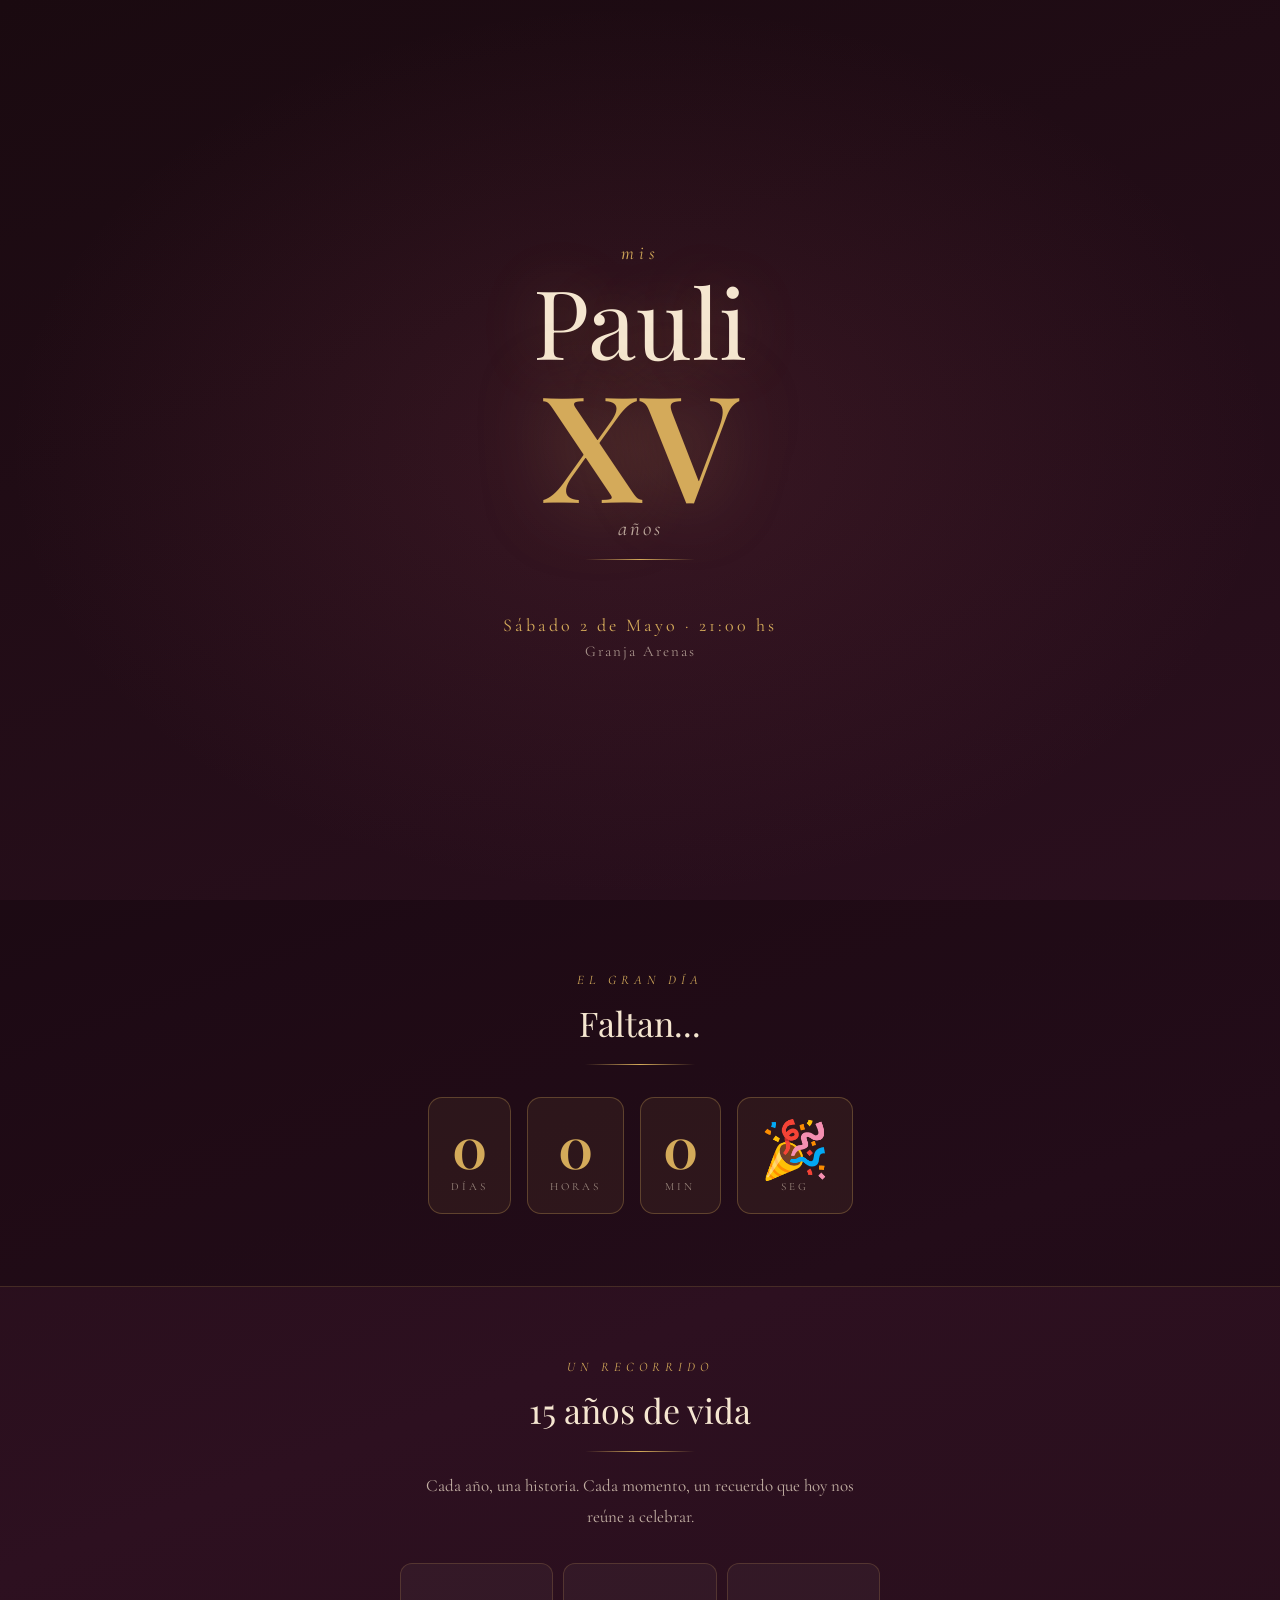
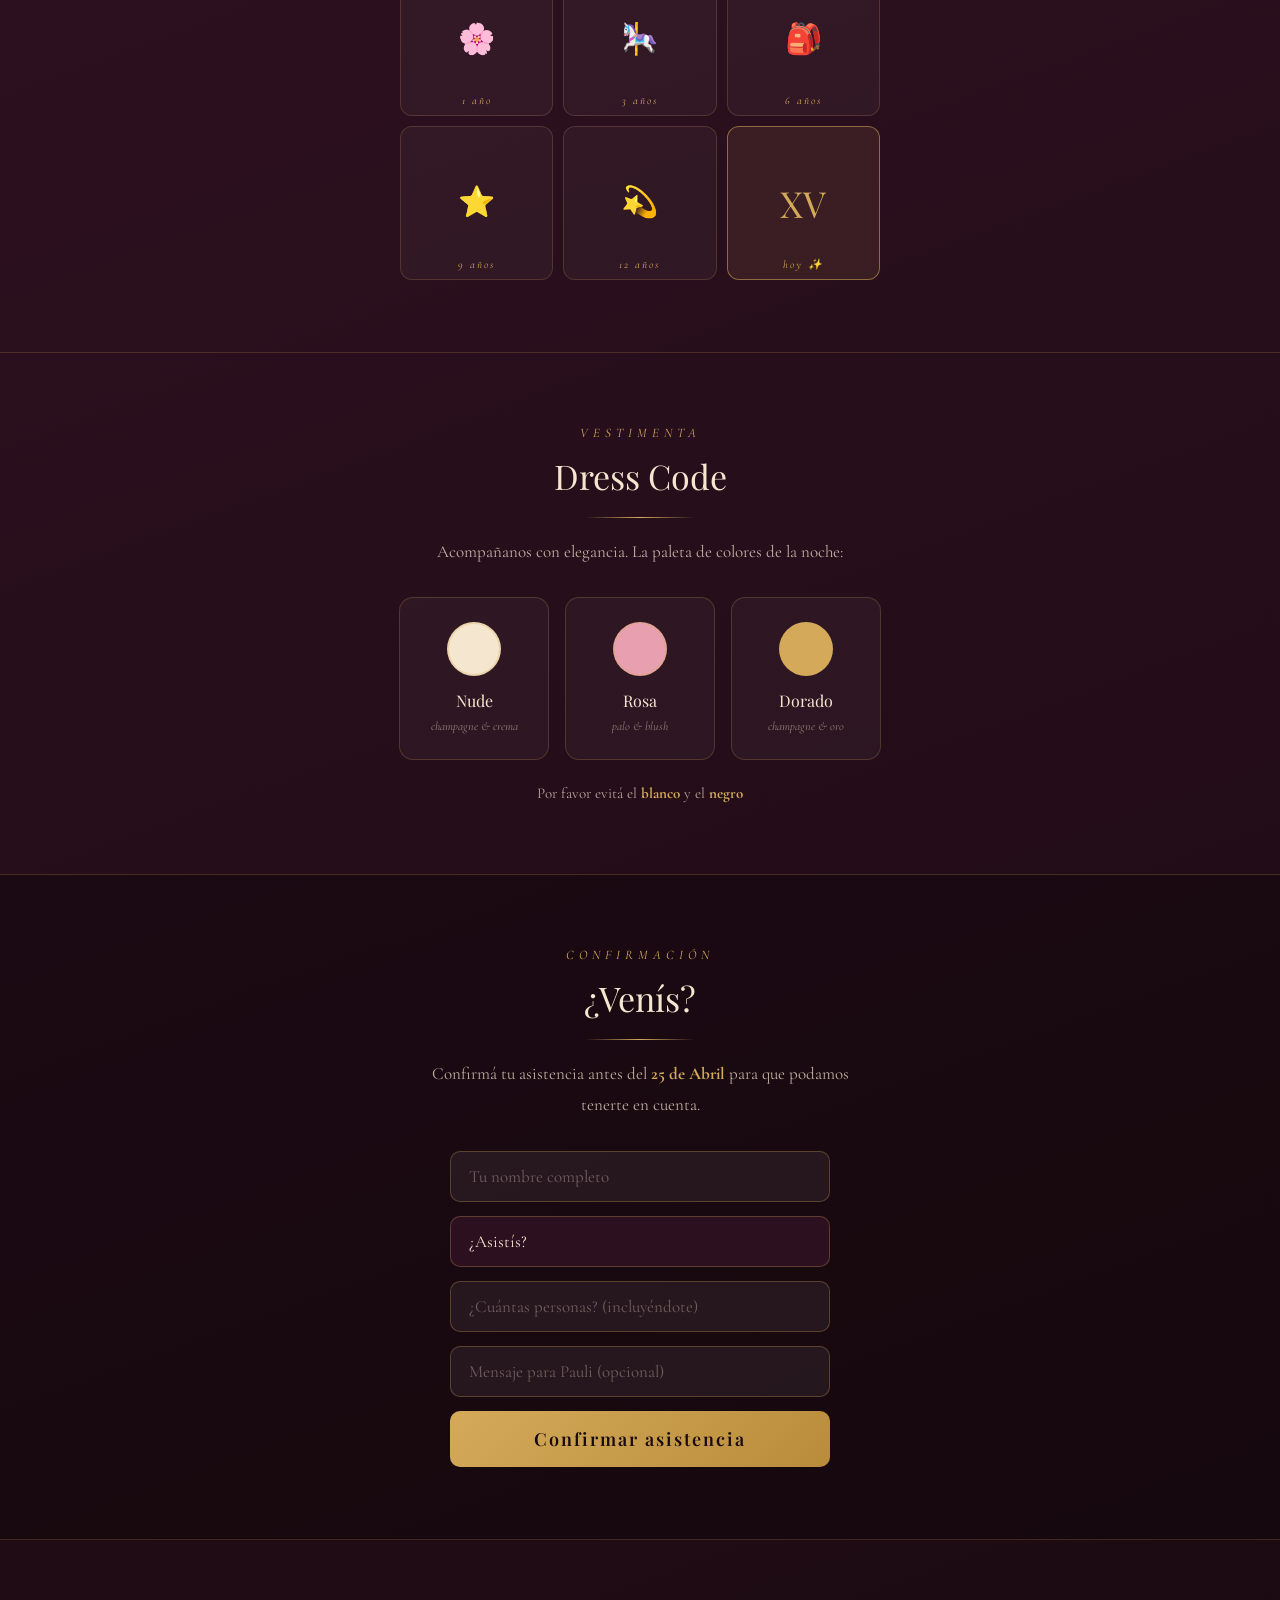
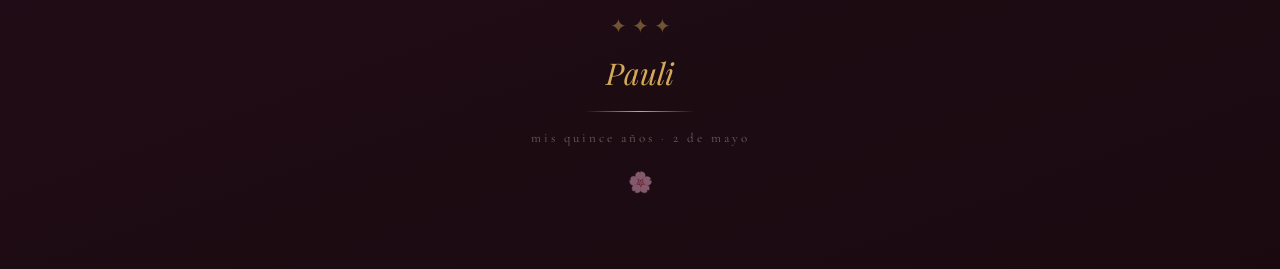
==== index.html @ 53df8929 "Add files via upload" ====
<!DOCTYPE html>
<html lang="es">
<head>
  <meta charset="UTF-8" />
  <meta name="viewport" content="width=device-width, initial-scale=1.0" />
  <title>Mis XV – Pauli</title>
  <meta property="og:title" content="Mis XV – Pauli 🌸" />
  <meta property="og:description" content="¡Estás invitado/a a mis XV años! Sábado 2 de Mayo · 21:00 hs · Granja Arenas" />
  <link rel="preconnect" href="https://fonts.googleapis.com" />
  <link href="https://fonts.googleapis.com/css2?family=Playfair+Display:ital,wght@0,400;0,600;1,400&family=Cormorant+Garamond:ital,wght@0,300;0,500;1,300&display=swap" rel="stylesheet" />
  <style>
    *, *::before, *::after { box-sizing: border-box; margin: 0; padding: 0; }

    html { scroll-behavior: smooth; }

    body {
      background: linear-gradient(160deg, #1a0a10 0%, #2d1020 40%, #1a0a10 100%);
      min-height: 100vh;
      font-family: 'Cormorant Garamond', serif;
      color: #f5e6d0;
      overflow-x: hidden;
    }

    /* ── PÉTALOS ── */
    #petals-container { position: fixed; inset: 0; pointer-events: none; z-index: 0; }

    .petal {
      position: absolute;
      border-radius: 60% 40% 55% 35%;
      opacity: 0;
      animation: fall linear infinite;
      top: -30px;
    }

    @keyframes fall {
      0%   { transform: translateY(0)    rotate(0deg)   translateX(0);    opacity: 0.85; }
      50%  { transform: translateY(50vh) rotate(180deg) translateX(20px);  }
      100% { transform: translateY(105vh) rotate(360deg) translateX(-10px); opacity: 0; }
    }

    /* ── LAYOUT ── */
    .section {
      position: relative;
      z-index: 1;
      padding: 72px 24px;
      text-align: center;
      border-bottom: 1px solid rgba(212,170,90,.2);
    }

    .gold-line {
      width: 110px;
      height: 1px;
      background: linear-gradient(90deg, transparent, #d4aa5a, transparent);
      margin: 18px auto;
    }

    .sec-tag {
      display: block;
      font-style: italic;
      font-size: 13px;
      color: #d4aa5a;
      letter-spacing: 5px;
      text-transform: uppercase;
      margin-bottom: 12px;
    }

    .sec-title {
      font-family: 'Playfair Display', serif;
      font-size: clamp(26px, 6vw, 34px);
      font-weight: 400;
      color: #f5e6d0;
    }

    .sec-body {
      font-size: 17px;
      line-height: 1.85;
      color: rgba(245,230,208,.75);
      max-width: 430px;
      margin: 18px auto 0;
    }

    /* ── HERO ── */
    #hero {
      min-height: 100vh;
      display: flex;
      flex-direction: column;
      align-items: center;
      justify-content: center;
      padding: 80px 24px;
      background: radial-gradient(ellipse at center, rgba(180,80,100,.15) 0%, transparent 70%);
    }

    .pre-title {
      font-style: italic;
      font-size: 19px;
      color: #d4aa5a;
      letter-spacing: 5px;
      margin-bottom: 8px;
      opacity: 0;
      animation: fadeUp 1s .3s forwards;
    }

    .main-name {
      font-family: 'Playfair Display', serif;
      font-size: clamp(58px, 14vw, 96px);
      font-weight: 400;
      color: #f5e6d0;
      line-height: 1;
      text-shadow: 0 0 60px rgba(212,170,90,.3);
      opacity: 0;
      animation: fadeUp 1s .6s forwards;
    }

    .xv {
      font-family: 'Playfair Display', serif;
      font-size: clamp(88px, 22vw, 148px);
      font-weight: 600;
      color: #d4aa5a;
      line-height: 1;
      text-shadow: 0 0 80px rgba(212,170,90,.4);
      opacity: 0;
      animation: fadeUp 1s .9s forwards;
    }

    .sub-xv {
      font-style: italic;
      font-size: 21px;
      color: rgba(245,230,208,.7);
      letter-spacing: 3px;
      opacity: 0;
      animation: fadeUp 1s 1.1s forwards;
    }

    .hero-date {
      margin-top: 36px;
      font-size: 18px;
      color: #d4aa5a;
      letter-spacing: 3px;
      opacity: 0;
      animation: fadeUp 1s 1.4s forwards;
    }

    .hero-place {
      font-size: 15px;
      color: rgba(245,230,208,.6);
      letter-spacing: 2px;
      opacity: 0;
      animation: fadeUp 1s 1.6s forwards;
      margin-top: 6px;
    }

    @keyframes fadeUp {
      from { opacity: 0; transform: translateY(22px); }
      to   { opacity: 1; transform: translateY(0); }
    }

    /* ── COUNTDOWN ── */
    #countdown-section { background: rgba(0,0,0,.22); }

    .countdown-grid {
      display: flex;
      justify-content: center;
      gap: 16px;
      flex-wrap: wrap;
      margin-top: 32px;
    }

    .count-box {
      background: rgba(212,170,90,.07);
      border: 1px solid rgba(212,170,90,.3);
      border-radius: 14px;
      padding: 20px 22px;
      min-width: 76px;
    }

    .count-num {
      font-family: 'Playfair Display', serif;
      font-size: clamp(40px, 10vw, 56px);
      font-weight: 600;
      color: #d4aa5a;
      line-height: 1;
      display: block;
    }

    .count-label {
      font-size: 11px;
      color: rgba(245,230,208,.55);
      letter-spacing: 3px;
      text-transform: uppercase;
      display: block;
      margin-top: 6px;
    }

    /* ── GALERÍA ── */
    .gallery-grid {
      display: grid;
      grid-template-columns: repeat(3, 1fr);
      gap: 10px;
      max-width: 480px;
      margin: 30px auto 0;
    }

    .gallery-cell {
      aspect-ratio: 1;
      border-radius: 12px;
      background: rgba(255,255,255,.04);
      border: 1px solid rgba(212,170,90,.2);
      display: flex;
      flex-direction: column;
      align-items: center;
      justify-content: center;
      font-size: 30px;
      position: relative;
      overflow: hidden;
      transition: transform .2s;
    }

    .gallery-cell:hover { transform: scale(1.04); }

    .year-badge {
      position: absolute;
      bottom: 8px;
      font-size: 11px;
      color: #d4aa5a;
      letter-spacing: 2px;
      font-style: italic;
    }

    .gallery-cell.highlight {
      background: rgba(212,170,90,.1);
      border-color: rgba(212,170,90,.55);
    }

    .gallery-xv {
      font-family: 'Playfair Display', serif;
      font-size: 36px;
      color: #d4aa5a;
    }

    /* ── DRESS CODE ── */
    .dress-grid {
      display: flex;
      justify-content: center;
      gap: 16px;
      flex-wrap: wrap;
      margin-top: 30px;
    }

    .dress-card {
      background: rgba(255,255,255,.04);
      border: 1px solid rgba(212,170,90,.22);
      border-radius: 14px;
      padding: 24px 18px;
      flex: 1;
      max-width: 150px;
      min-width: 110px;
    }

    .dress-swatch {
      width: 54px;
      height: 54px;
      border-radius: 50%;
      margin: 0 auto 14px;
      border: 2px solid rgba(212,170,90,.3);
    }

    .dress-name {
      font-family: 'Playfair Display', serif;
      font-size: 16px;
      color: #f5e6d0;
      display: block;
      margin-bottom: 4px;
    }

    .dress-hint {
      font-size: 12px;
      font-style: italic;
      color: rgba(245,230,208,.5);
    }

    .dress-avoid {
      margin-top: 24px;
      font-size: 15px;
      color: rgba(245,230,208,.7);
    }

    .dress-avoid strong { color: #d4aa5a; }

    /* ── RSVP ── */
    #rsvp-section { background: rgba(0,0,0,.25); }

    .rsvp-form {
      max-width: 380px;
      margin: 30px auto 0;
      display: flex;
      flex-direction: column;
      gap: 14px;
    }

    .rsvp-form input,
    .rsvp-form select {
      background: rgba(255,255,255,.06);
      border: 1px solid rgba(212,170,90,.3);
      border-radius: 10px;
      color: #f5e6d0;
      padding: 14px 18px;
      font-family: 'Cormorant Garamond', serif;
      font-size: 17px;
      width: 100%;
      outline: none;
      transition: border-color .2s;
      -webkit-appearance: none;
    }

    .rsvp-form select { background-color: #2d1020; }
    .rsvp-form select option { background: #2d1020; color: #f5e6d0; }

    .rsvp-form input:focus,
    .rsvp-form select:focus { border-color: rgba(212,170,90,.7); }

    .rsvp-form input::placeholder { color: rgba(245,230,208,.35); }

    .rsvp-btn {
      background: linear-gradient(135deg, #d4aa5a 0%, #b88c3a 100%);
      border: none;
      border-radius: 10px;
      color: #1a0a10;
      padding: 16px 30px;
      font-family: 'Playfair Display', serif;
      font-size: 18px;
      font-weight: 600;
      cursor: pointer;
      letter-spacing: 2px;
      transition: transform .2s, box-shadow .2s;
      width: 100%;
    }

    .rsvp-btn:hover {
      transform: translateY(-2px);
      box-shadow: 0 8px 24px rgba(212,170,90,.35);
    }

    #rsvp-success {
      display: none;
      padding: 36px 20px;
    }

    #rsvp-success .big-icon { font-size: 52px; }
    #rsvp-success p {
      font-style: italic;
      font-size: 19px;
      color: rgba(245,230,208,.85);
      margin-top: 14px;
      line-height: 1.6;
    }

    /* ── FOOTER ── */
    footer {
      position: relative;
      z-index: 1;
      padding: 60px 24px;
      text-align: center;
    }

    .footer-ornament { font-size: 20px; color: rgba(212,170,90,.45); margin: 14px 0; }
    .footer-name {
      font-family: 'Playfair Display', serif;
      font-size: 30px;
      font-style: italic;
      color: #d4aa5a;
    }
    .footer-sub {
      font-size: 13px;
      color: rgba(245,230,208,.38);
      letter-spacing: 3px;
      margin-top: 6px;
    }
  </style>
</head>
<body>

  <!-- Pétalos -->
  <div id="petals-container"></div>

  <!-- HERO -->
  <section id="hero">
    <p class="pre-title">mis</p>
    <h1 class="main-name">Pauli</h1>
    <div class="xv">XV</div>
    <p class="sub-xv">años</p>
    <div class="gold-line" style="opacity:0; animation: fadeUp 1s 1.3s forwards;"></div>
    <p class="hero-date">Sábado 2 de Mayo · 21:00 hs</p>
    <p class="hero-place">Granja Arenas</p>
  </section>

  <!-- COUNTDOWN -->
  <section id="countdown-section" class="section">
    <span class="sec-tag">el gran día</span>
    <h2 class="sec-title">Faltan...</h2>
    <div class="gold-line"></div>
    <div class="countdown-grid">
      <div class="count-box"><span class="count-num" id="cd-days">--</span><span class="count-label">Días</span></div>
      <div class="count-box"><span class="count-num" id="cd-hours">--</span><span class="count-label">Horas</span></div>
      <div class="count-box"><span class="count-num" id="cd-mins">--</span><span class="count-label">Min</span></div>
      <div class="count-box"><span class="count-num" id="cd-secs">--</span><span class="count-label">Seg</span></div>
    </div>
  </section>

  <!-- GALERÍA -->
  <section id="gallery-section" class="section">
    <span class="sec-tag">un recorrido</span>
    <h2 class="sec-title">15 años de vida</h2>
    <div class="gold-line"></div>
    <p class="sec-body">Cada año, una historia. Cada momento, un recuerdo que hoy nos reúne a celebrar.</p>
    <div class="gallery-grid">
      <div class="gallery-cell">🌸<span class="year-badge">1 año</span></div>
      <div class="gallery-cell">🎠<span class="year-badge">3 años</span></div>
      <div class="gallery-cell">🎒<span class="year-badge">6 años</span></div>
      <div class="gallery-cell">⭐<span class="year-badge">9 años</span></div>
      <div class="gallery-cell">💫<span class="year-badge">12 años</span></div>
      <div class="gallery-cell highlight">
        <span class="gallery-xv">XV</span>
        <span class="year-badge">hoy ✨</span>
      </div>
    </div>
  </section>

  <!-- DRESS CODE -->
  <section id="dress-section" class="section">
    <span class="sec-tag">vestimenta</span>
    <h2 class="sec-title">Dress Code</h2>
    <div class="gold-line"></div>
    <p class="sec-body">Acompañanos con elegancia. La paleta de colores de la noche:</p>
    <div class="dress-grid">
      <div class="dress-card">
        <div class="dress-swatch" style="background:#f5e6d0;"></div>
        <span class="dress-name">Nude</span>
        <span class="dress-hint">champagne & crema</span>
      </div>
      <div class="dress-card">
        <div class="dress-swatch" style="background:#e8a0b0;"></div>
        <span class="dress-name">Rosa</span>
        <span class="dress-hint">palo & blush</span>
      </div>
      <div class="dress-card">
        <div class="dress-swatch" style="background:#d4aa5a;"></div>
        <span class="dress-name">Dorado</span>
        <span class="dress-hint">champagne & oro</span>
      </div>
    </div>
    <p class="dress-avoid">Por favor evitá el <strong>blanco</strong> y el <strong>negro</strong></p>
  </section>

  <!-- RSVP -->
  <section id="rsvp-section" class="section">
    <span class="sec-tag">confirmación</span>
    <h2 class="sec-title">¿Venís?</h2>
    <div class="gold-line"></div>
    <p class="sec-body">Confirmá tu asistencia antes del <strong style="color:#d4aa5a;">25 de Abril</strong> para que podamos tenerte en cuenta.</p>

    <div id="rsvp-wrap">
      <div class="rsvp-form">
        <input type="text"   id="rsvp-name"   placeholder="Tu nombre completo" />
        <select id="rsvp-attend">
          <option value="">¿Asistís?</option>
          <option value="si">Sí, ¡con todo! 🎉</option>
          <option value="tal">Tal vez</option>
          <option value="no">No puedo, lo siento 😢</option>
        </select>
        <input type="number" id="rsvp-guests" placeholder="¿Cuántas personas? (incluyéndote)" min="1" max="20" />
        <input type="text"   id="rsvp-msg"    placeholder="Mensaje para Pauli (opcional)" />
        <button class="rsvp-btn" onclick="submitRSVP()">Confirmar asistencia</button>
      </div>
    </div>

    <div id="rsvp-success">
      <div class="big-icon">✨</div>
      <p id="rsvp-thanks-msg"></p>
    </div>
  </section>

  <!-- FOOTER -->
  <footer>
    <div class="footer-ornament">✦ ✦ ✦</div>
    <p class="footer-name">Pauli</p>
    <div class="gold-line"></div>
    <p class="footer-sub">mis quince años · 2 de mayo</p>
    <div class="footer-ornament" style="margin-top:24px;">🌸</div>
  </footer>

  <script>
    /* ── PÉTALOS ── */
    (function() {
      const c = document.getElementById('petals-container');
      const colors = ['#e8a0b0','#d47090','#f0b8c8','#c96080','#f5d0dc','#e090a8'];
      for (let i = 0; i < 30; i++) {
        const p = document.createElement('div');
        p.className = 'petal';
        const s = 8 + Math.random() * 10;
        p.style.cssText = [
          'left:' + (Math.random() * 100) + 'vw',
          'width:' + s + 'px',
          'height:' + (s * 1.35) + 'px',
          'background:' + colors[Math.floor(Math.random() * colors.length)],
          'animation-duration:' + (5 + Math.random() * 7) + 's',
          'animation-delay:' + (Math.random() * 9) + 's',
          'border-radius:' + (50 + Math.random()*20) + '% ' + (40 + Math.random()*20) + '% ' + (55 + Math.random()*15) + '% ' + (35 + Math.random()*20) + '%',
          'opacity:0.8'
        ].join(';');
        c.appendChild(p);
      }
    })();

    /* ── COUNTDOWN ── */
    (function() {
      const target = new Date('2026-05-02T21:00:00');
      function tick() {
        const diff = target - Date.now();
        if (diff <= 0) {
          ['cd-days','cd-hours','cd-mins','cd-secs'].forEach(id => document.getElementById(id).textContent = '0');
          document.getElementById('cd-secs').textContent = '🎉';
          return;
        }
        document.getElementById('cd-days').textContent  = Math.floor(diff / 86400000);
        document.getElementById('cd-hours').textContent = Math.floor((diff % 86400000) / 3600000);
        document.getElementById('cd-mins').textContent  = Math.floor((diff % 3600000) / 60000);
        document.getElementById('cd-secs').textContent  = Math.floor((diff % 60000) / 1000);
      }
      tick();
      setInterval(tick, 1000);
    })();

    /* ── RSVP ── */
    function submitRSVP() {
      const name   = document.getElementById('rsvp-name').value.trim();
      const attend = document.getElementById('rsvp-attend').value;
      if (!name || !attend) { alert('Por favor completá tu nombre y si asistís.'); return; }
      const msgs = {
        si:  '¡Gracias, ' + name + '! Pauli ya sabe que vas a estar. ¡Nos vemos el 2 de mayo! 🎉',
        tal: '¡Gracias, ' + name + '! Avisanos cuando puedas confirmar. 💛',
        no:  '¡Gracias, ' + name + '! Pauli lo va a entender. Ya te contamos cómo estuvo. 🌸'
      };
      document.getElementById('rsvp-wrap').style.display = 'none';
      document.getElementById('rsvp-success').style.display = 'block';
      document.getElementById('rsvp-thanks-msg').textContent = msgs[attend];
    }
  </script>
</body>
</html>
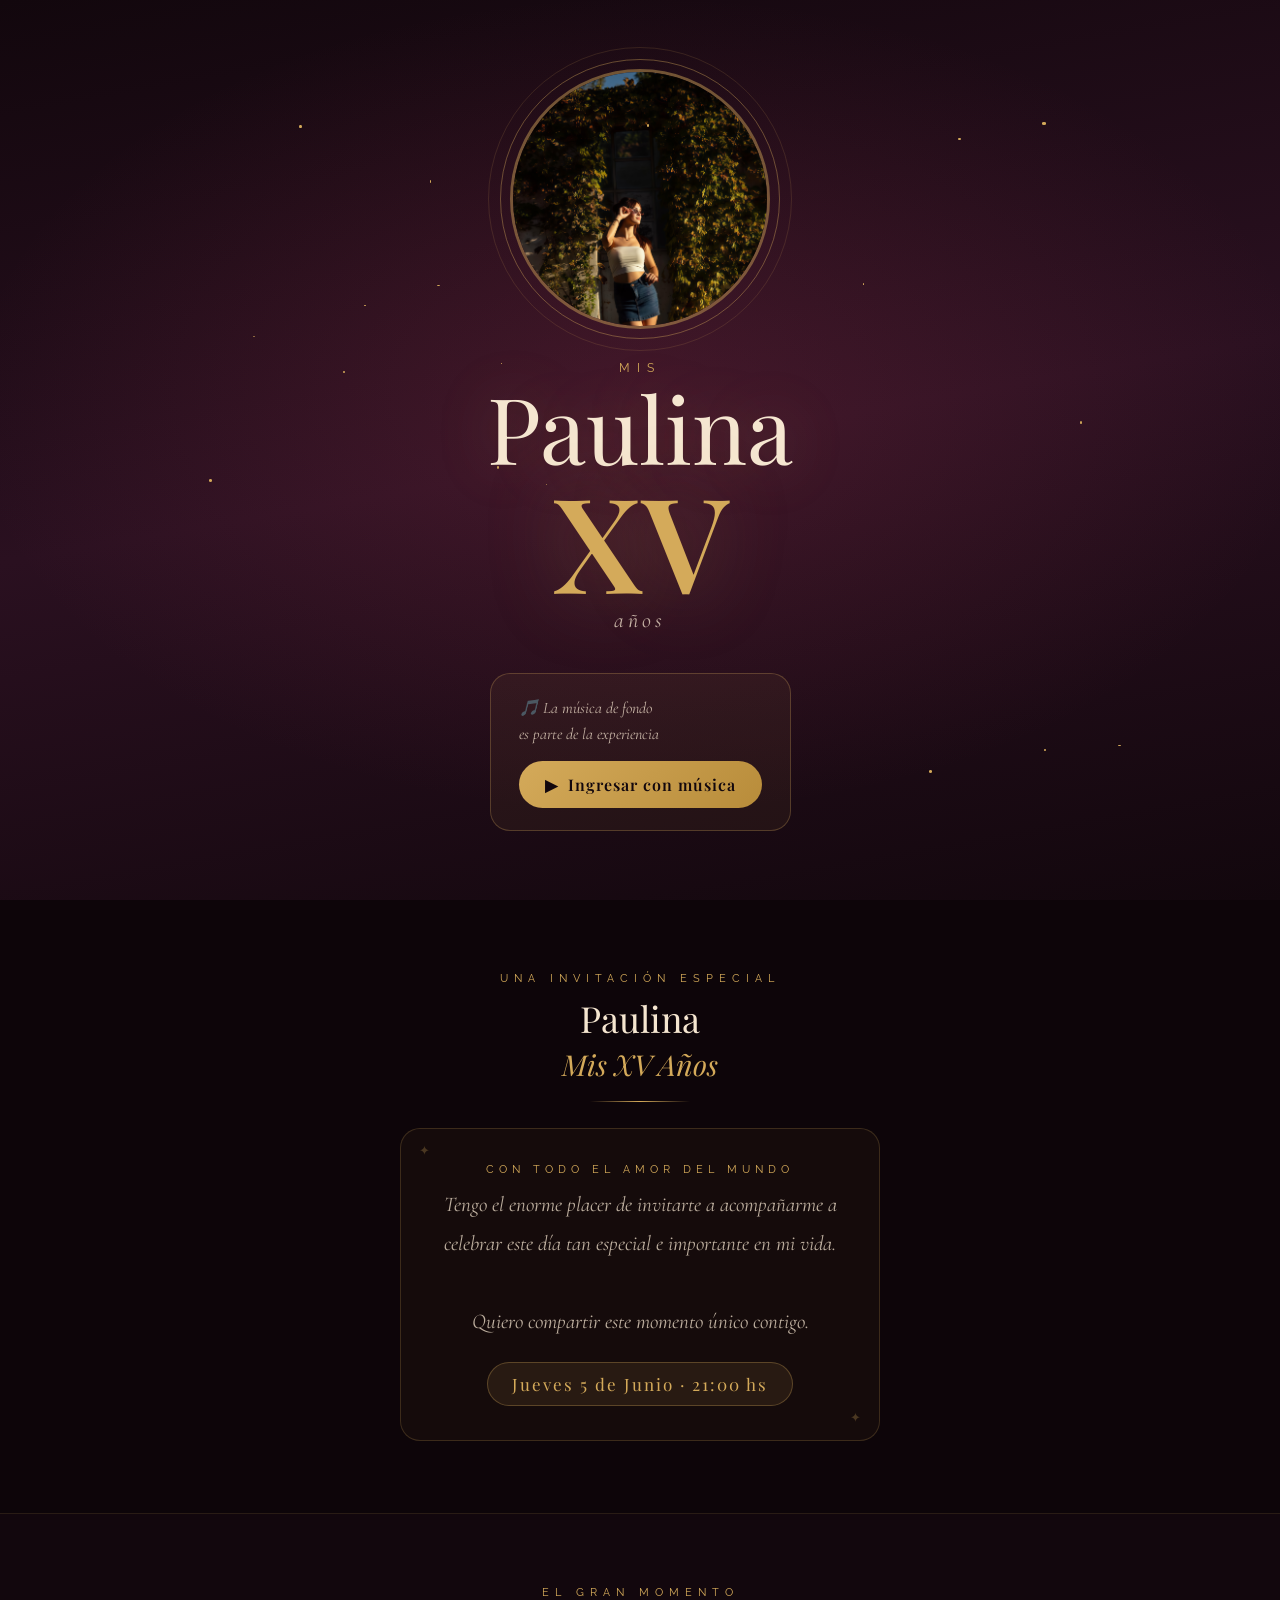
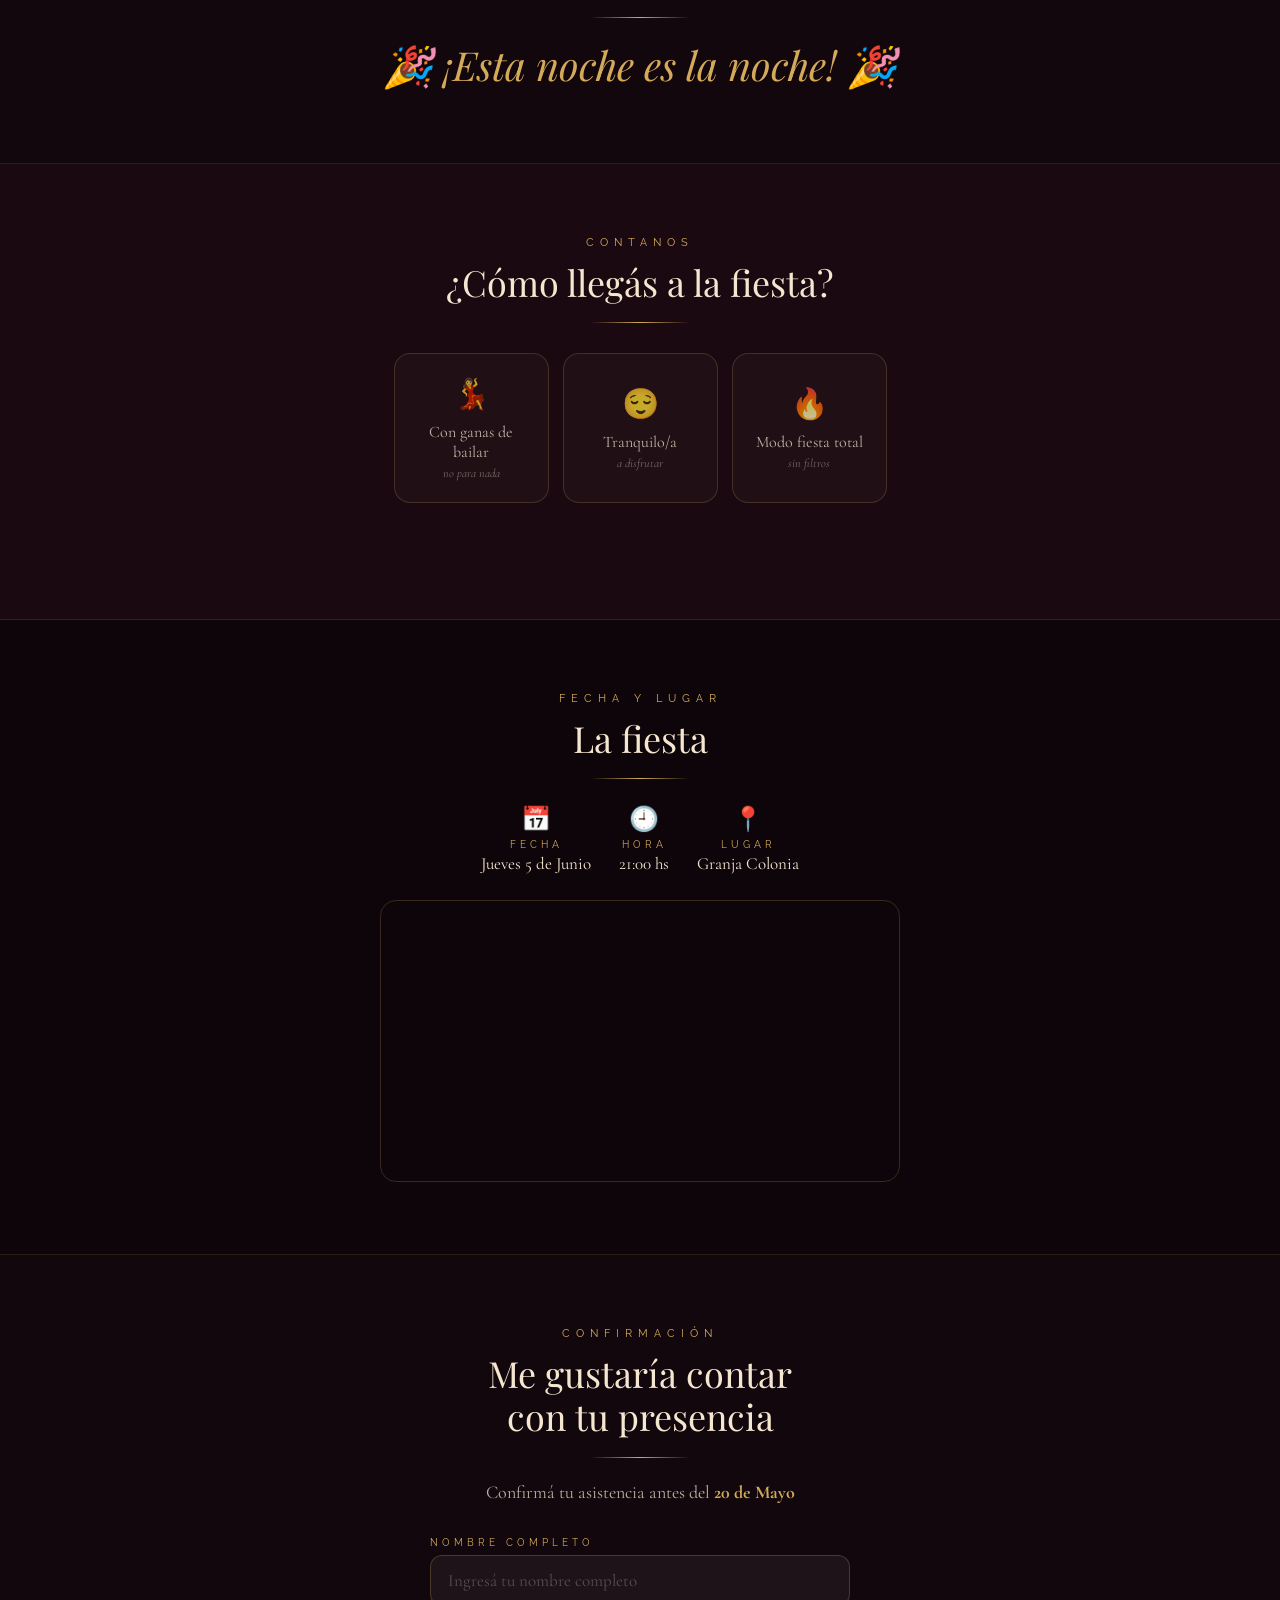
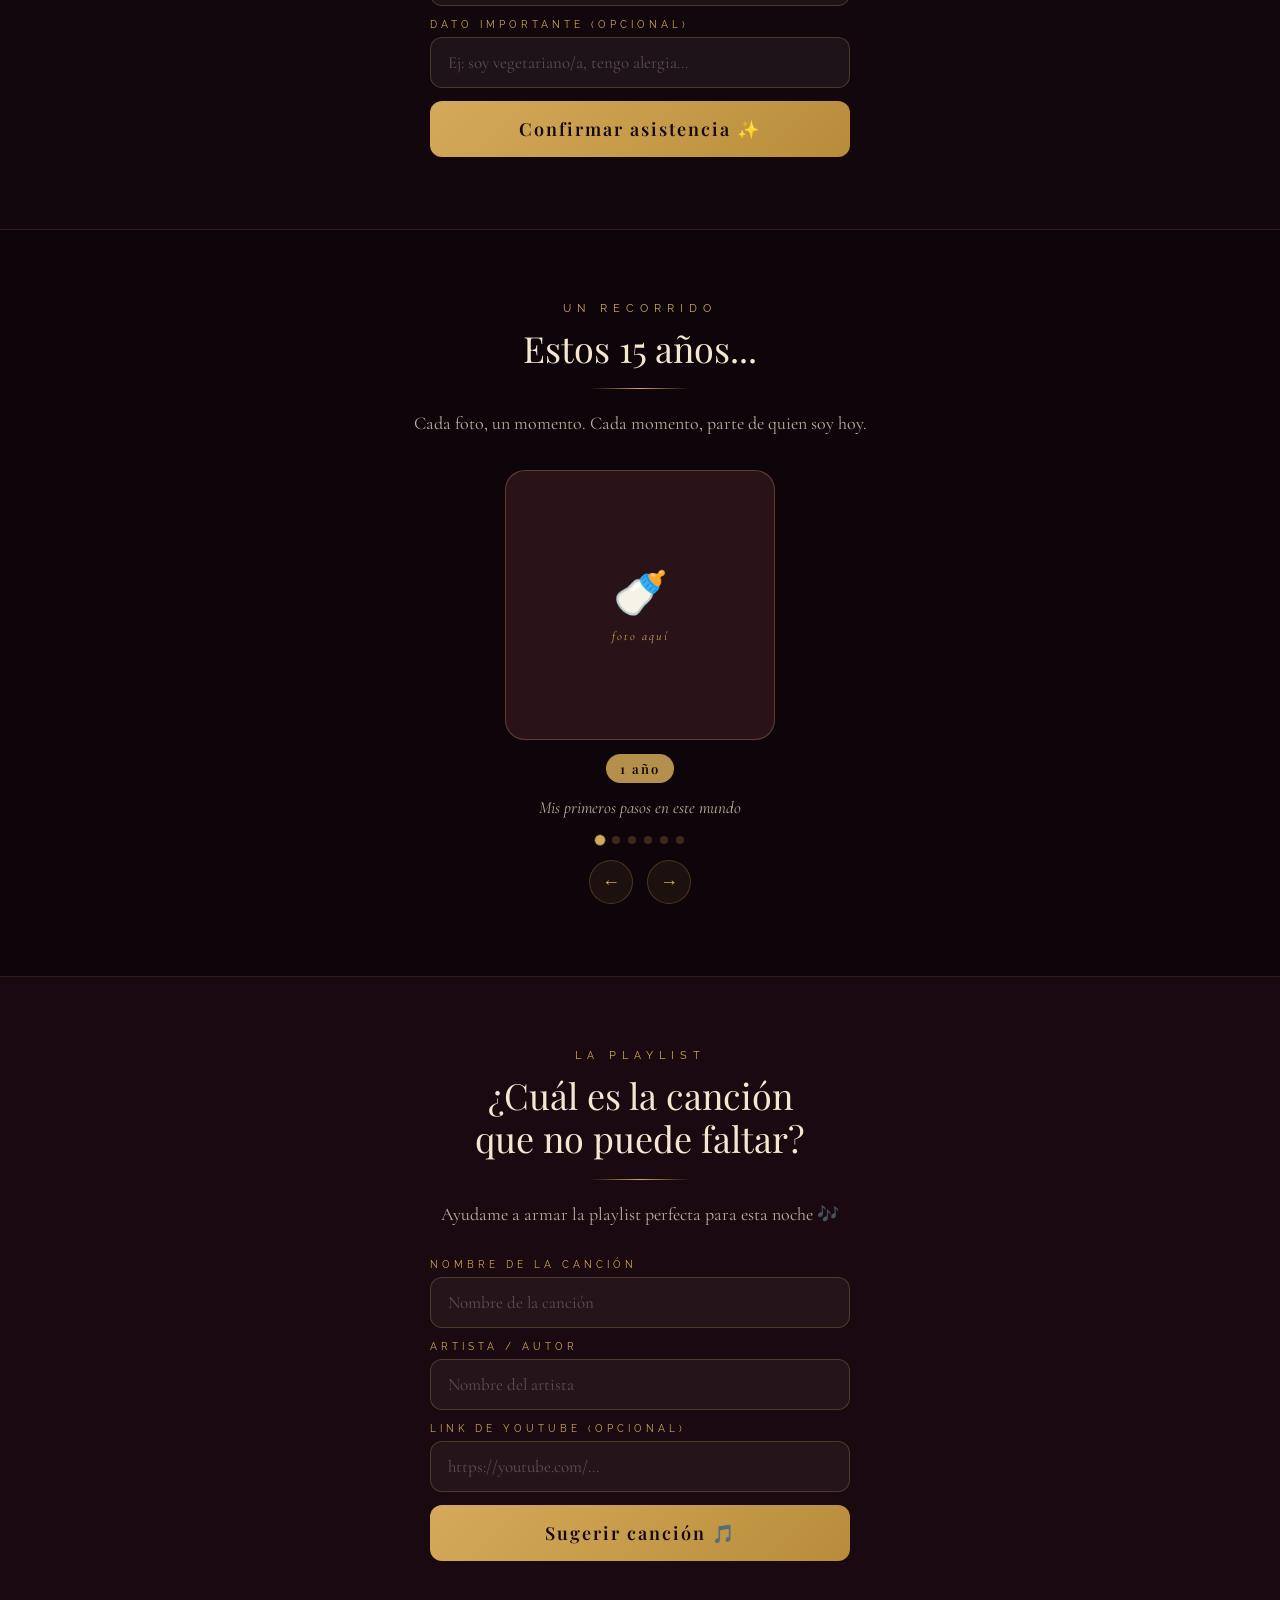
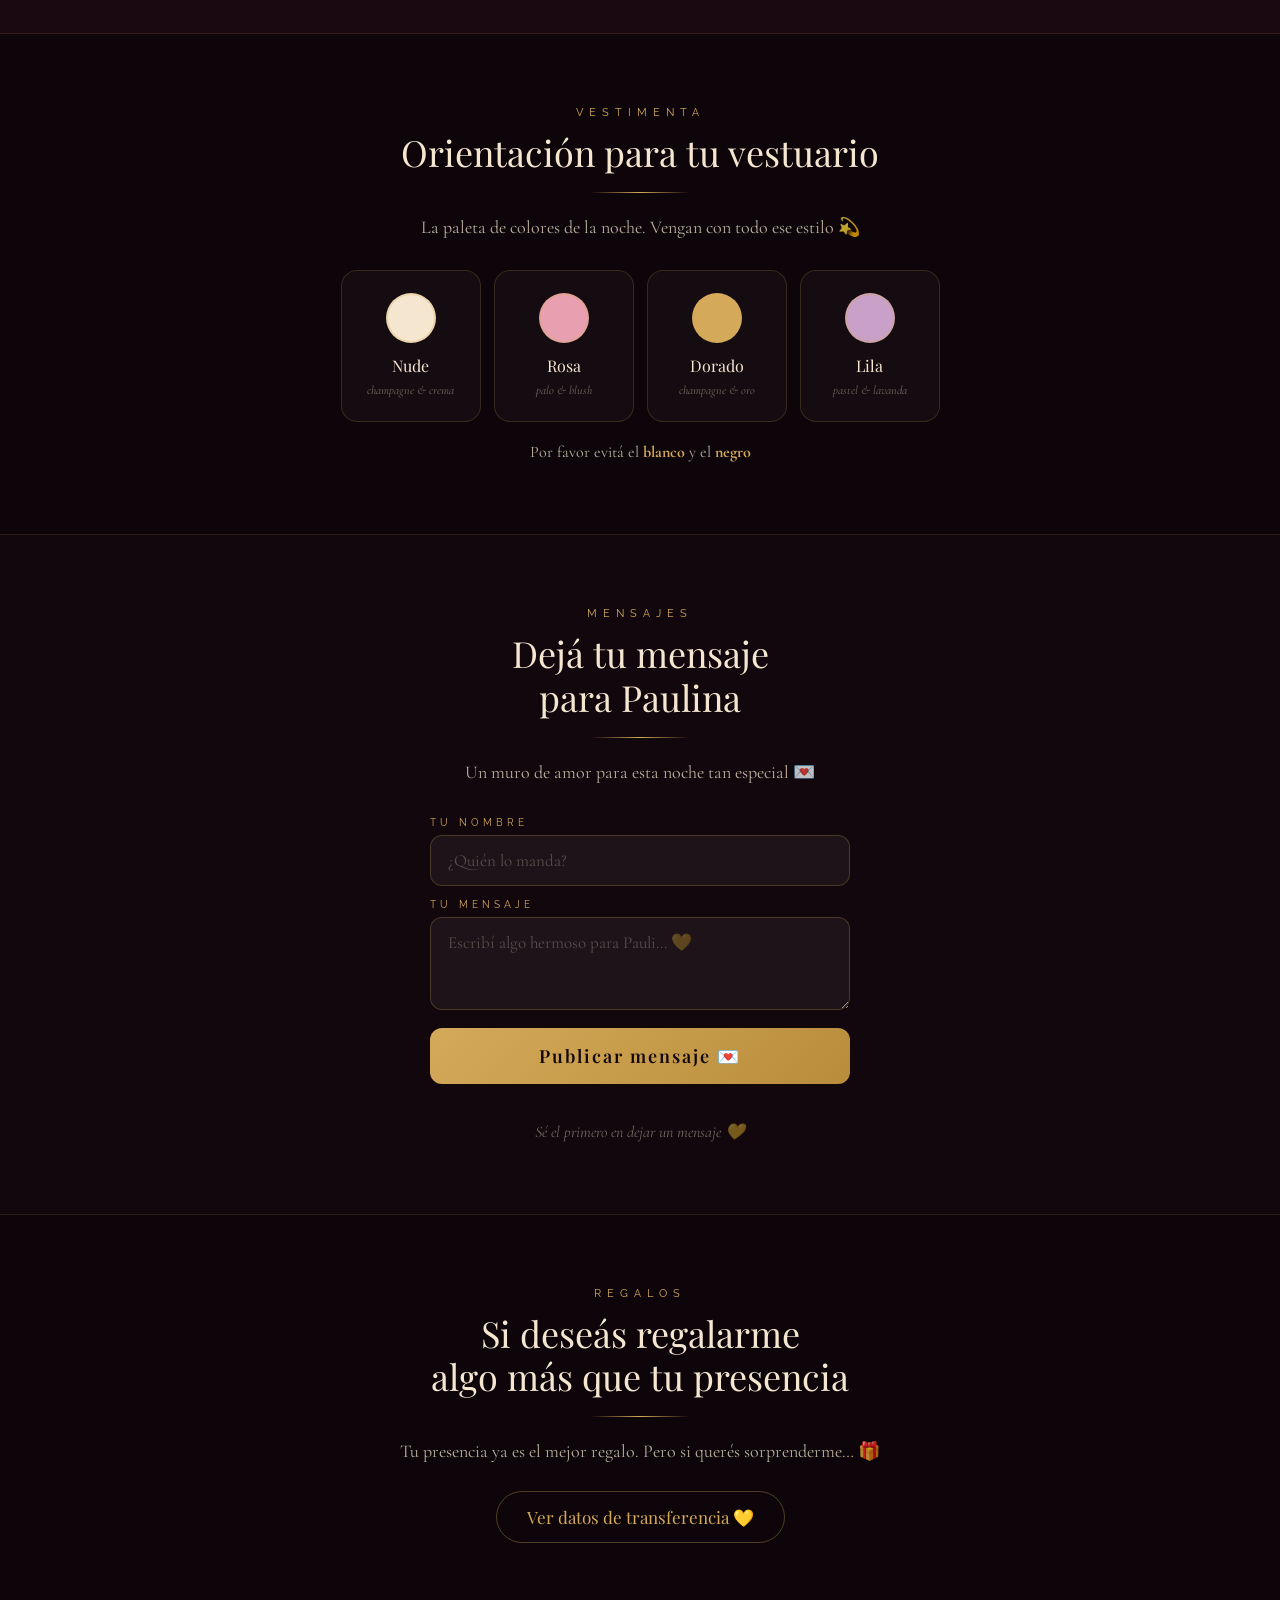
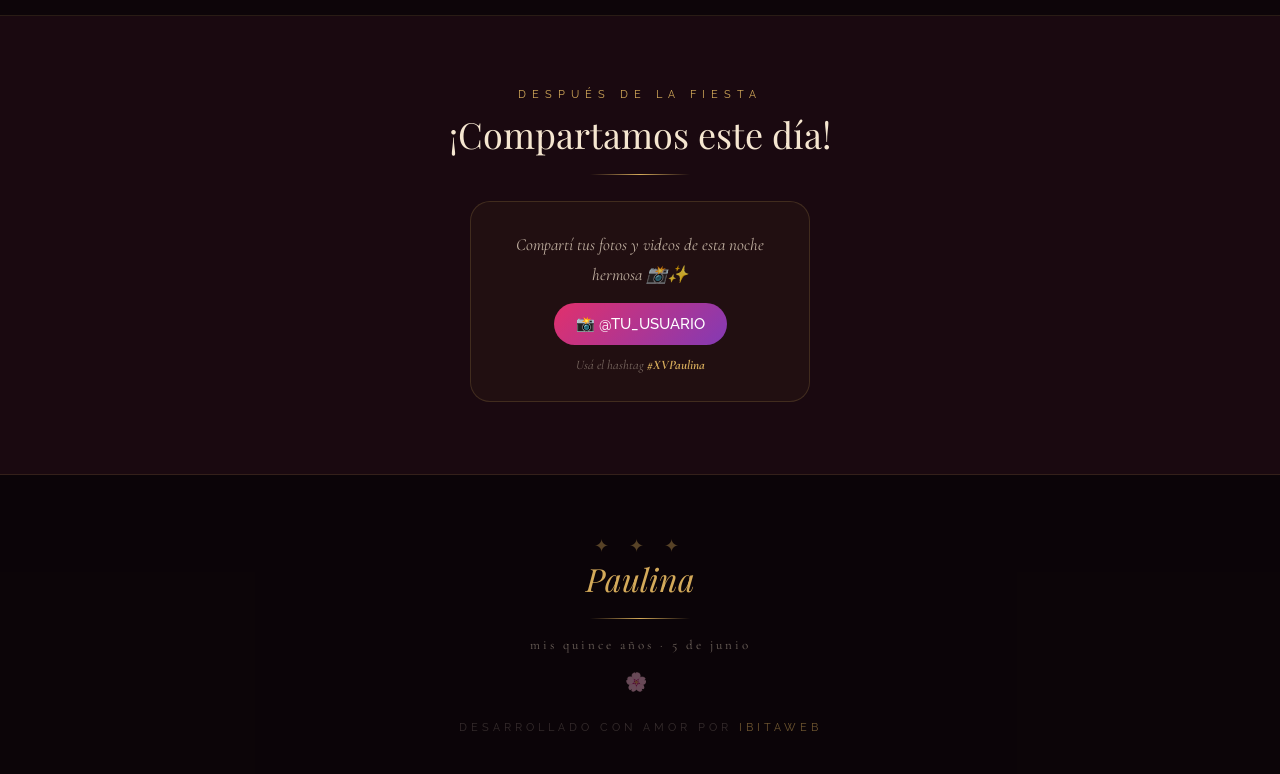
==== commit b563a99b: "Update index.html" ====
--- a/index.html
+++ b/index.html
@@ -1,549 +1,611 @@
 <!DOCTYPE html>
 <html lang="es">
 <head>
-  <meta charset="UTF-8" />
-  <meta name="viewport" content="width=device-width, initial-scale=1.0" />
-  <title>Mis XV – Pauli</title>
-  <meta property="og:title" content="Mis XV – Pauli 🌸" />
-  <meta property="og:description" content="¡Estás invitado/a a mis XV años! Sábado 2 de Mayo · 21:00 hs · Granja Arenas" />
-  <link rel="preconnect" href="https://fonts.googleapis.com" />
-  <link href="https://fonts.googleapis.com/css2?family=Playfair+Display:ital,wght@0,400;0,600;1,400&family=Cormorant+Garamond:ital,wght@0,300;0,500;1,300&display=swap" rel="stylesheet" />
-  <style>
-    *, *::before, *::after { box-sizing: border-box; margin: 0; padding: 0; }
-
-    html { scroll-behavior: smooth; }
-
-    body {
-      background: linear-gradient(160deg, #1a0a10 0%, #2d1020 40%, #1a0a10 100%);
-      min-height: 100vh;
-      font-family: 'Cormorant Garamond', serif;
-      color: #f5e6d0;
-      overflow-x: hidden;
-    }
-
-    /* ── PÉTALOS ── */
-    #petals-container { position: fixed; inset: 0; pointer-events: none; z-index: 0; }
-
-    .petal {
-      position: absolute;
-      border-radius: 60% 40% 55% 35%;
-      opacity: 0;
-      animation: fall linear infinite;
-      top: -30px;
-    }
-
-    @keyframes fall {
-      0%   { transform: translateY(0)    rotate(0deg)   translateX(0);    opacity: 0.85; }
-      50%  { transform: translateY(50vh) rotate(180deg) translateX(20px);  }
-      100% { transform: translateY(105vh) rotate(360deg) translateX(-10px); opacity: 0; }
-    }
-
-    /* ── LAYOUT ── */
-    .section {
-      position: relative;
-      z-index: 1;
-      padding: 72px 24px;
-      text-align: center;
-      border-bottom: 1px solid rgba(212,170,90,.2);
-    }
-
-    .gold-line {
-      width: 110px;
-      height: 1px;
-      background: linear-gradient(90deg, transparent, #d4aa5a, transparent);
-      margin: 18px auto;
-    }
-
-    .sec-tag {
-      display: block;
-      font-style: italic;
-      font-size: 13px;
-      color: #d4aa5a;
-      letter-spacing: 5px;
-      text-transform: uppercase;
-      margin-bottom: 12px;
-    }
-
-    .sec-title {
-      font-family: 'Playfair Display', serif;
-      font-size: clamp(26px, 6vw, 34px);
-      font-weight: 400;
-      color: #f5e6d0;
-    }
-
-    .sec-body {
-      font-size: 17px;
-      line-height: 1.85;
-      color: rgba(245,230,208,.75);
-      max-width: 430px;
-      margin: 18px auto 0;
-    }
-
-    /* ── HERO ── */
-    #hero {
-      min-height: 100vh;
-      display: flex;
-      flex-direction: column;
-      align-items: center;
-      justify-content: center;
-      padding: 80px 24px;
-      background: radial-gradient(ellipse at center, rgba(180,80,100,.15) 0%, transparent 70%);
-    }
-
-    .pre-title {
-      font-style: italic;
-      font-size: 19px;
-      color: #d4aa5a;
-      letter-spacing: 5px;
-      margin-bottom: 8px;
-      opacity: 0;
-      animation: fadeUp 1s .3s forwards;
-    }
-
-    .main-name {
-      font-family: 'Playfair Display', serif;
-      font-size: clamp(58px, 14vw, 96px);
-      font-weight: 400;
-      color: #f5e6d0;
-      line-height: 1;
-      text-shadow: 0 0 60px rgba(212,170,90,.3);
-      opacity: 0;
-      animation: fadeUp 1s .6s forwards;
-    }
-
-    .xv {
-      font-family: 'Playfair Display', serif;
-      font-size: clamp(88px, 22vw, 148px);
-      font-weight: 600;
-      color: #d4aa5a;
-      line-height: 1;
-      text-shadow: 0 0 80px rgba(212,170,90,.4);
-      opacity: 0;
-      animation: fadeUp 1s .9s forwards;
-    }
-
-    .sub-xv {
-      font-style: italic;
-      font-size: 21px;
-      color: rgba(245,230,208,.7);
-      letter-spacing: 3px;
-      opacity: 0;
-      animation: fadeUp 1s 1.1s forwards;
-    }
-
-    .hero-date {
-      margin-top: 36px;
-      font-size: 18px;
-      color: #d4aa5a;
-      letter-spacing: 3px;
-      opacity: 0;
-      animation: fadeUp 1s 1.4s forwards;
-    }
-
-    .hero-place {
-      font-size: 15px;
-      color: rgba(245,230,208,.6);
-      letter-spacing: 2px;
-      opacity: 0;
-      animation: fadeUp 1s 1.6s forwards;
-      margin-top: 6px;
-    }
-
-    @keyframes fadeUp {
-      from { opacity: 0; transform: translateY(22px); }
-      to   { opacity: 1; transform: translateY(0); }
-    }
-
-    /* ── COUNTDOWN ── */
-    #countdown-section { background: rgba(0,0,0,.22); }
-
-    .countdown-grid {
-      display: flex;
-      justify-content: center;
-      gap: 16px;
-      flex-wrap: wrap;
-      margin-top: 32px;
-    }
-
-    .count-box {
-      background: rgba(212,170,90,.07);
-      border: 1px solid rgba(212,170,90,.3);
-      border-radius: 14px;
-      padding: 20px 22px;
-      min-width: 76px;
-    }
-
-    .count-num {
-      font-family: 'Playfair Display', serif;
-      font-size: clamp(40px, 10vw, 56px);
-      font-weight: 600;
-      color: #d4aa5a;
-      line-height: 1;
-      display: block;
-    }
-
-    .count-label {
-      font-size: 11px;
-      color: rgba(245,230,208,.55);
-      letter-spacing: 3px;
-      text-transform: uppercase;
-      display: block;
-      margin-top: 6px;
-    }
-
-    /* ── GALERÍA ── */
-    .gallery-grid {
-      display: grid;
-      grid-template-columns: repeat(3, 1fr);
-      gap: 10px;
-      max-width: 480px;
-      margin: 30px auto 0;
-    }
-
-    .gallery-cell {
-      aspect-ratio: 1;
-      border-radius: 12px;
-      background: rgba(255,255,255,.04);
-      border: 1px solid rgba(212,170,90,.2);
-      display: flex;
-      flex-direction: column;
-      align-items: center;
-      justify-content: center;
-      font-size: 30px;
-      position: relative;
-      overflow: hidden;
-      transition: transform .2s;
-    }
-
-    .gallery-cell:hover { transform: scale(1.04); }
-
-    .year-badge {
-      position: absolute;
-      bottom: 8px;
-      font-size: 11px;
-      color: #d4aa5a;
-      letter-spacing: 2px;
-      font-style: italic;
-    }
-
-    .gallery-cell.highlight {
-      background: rgba(212,170,90,.1);
-      border-color: rgba(212,170,90,.55);
-    }
-
-    .gallery-xv {
-      font-family: 'Playfair Display', serif;
-      font-size: 36px;
-      color: #d4aa5a;
-    }
-
-    /* ── DRESS CODE ── */
-    .dress-grid {
-      display: flex;
-      justify-content: center;
-      gap: 16px;
-      flex-wrap: wrap;
-      margin-top: 30px;
-    }
-
-    .dress-card {
-      background: rgba(255,255,255,.04);
-      border: 1px solid rgba(212,170,90,.22);
-      border-radius: 14px;
-      padding: 24px 18px;
-      flex: 1;
-      max-width: 150px;
-      min-width: 110px;
-    }
-
-    .dress-swatch {
-      width: 54px;
-      height: 54px;
-      border-radius: 50%;
-      margin: 0 auto 14px;
-      border: 2px solid rgba(212,170,90,.3);
-    }
-
-    .dress-name {
-      font-family: 'Playfair Display', serif;
-      font-size: 16px;
-      color: #f5e6d0;
-      display: block;
-      margin-bottom: 4px;
-    }
-
-    .dress-hint {
-      font-size: 12px;
-      font-style: italic;
-      color: rgba(245,230,208,.5);
-    }
-
-    .dress-avoid {
-      margin-top: 24px;
-      font-size: 15px;
-      color: rgba(245,230,208,.7);
-    }
-
-    .dress-avoid strong { color: #d4aa5a; }
-
-    /* ── RSVP ── */
-    #rsvp-section { background: rgba(0,0,0,.25); }
-
-    .rsvp-form {
-      max-width: 380px;
-      margin: 30px auto 0;
-      display: flex;
-      flex-direction: column;
-      gap: 14px;
-    }
-
-    .rsvp-form input,
-    .rsvp-form select {
-      background: rgba(255,255,255,.06);
-      border: 1px solid rgba(212,170,90,.3);
-      border-radius: 10px;
-      color: #f5e6d0;
-      padding: 14px 18px;
-      font-family: 'Cormorant Garamond', serif;
-      font-size: 17px;
-      width: 100%;
-      outline: none;
-      transition: border-color .2s;
-      -webkit-appearance: none;
-    }
-
-    .rsvp-form select { background-color: #2d1020; }
-    .rsvp-form select option { background: #2d1020; color: #f5e6d0; }
-
-    .rsvp-form input:focus,
-    .rsvp-form select:focus { border-color: rgba(212,170,90,.7); }
-
-    .rsvp-form input::placeholder { color: rgba(245,230,208,.35); }
-
-    .rsvp-btn {
-      background: linear-gradient(135deg, #d4aa5a 0%, #b88c3a 100%);
-      border: none;
-      border-radius: 10px;
-      color: #1a0a10;
-      padding: 16px 30px;
-      font-family: 'Playfair Display', serif;
-      font-size: 18px;
-      font-weight: 600;
-      cursor: pointer;
-      letter-spacing: 2px;
-      transition: transform .2s, box-shadow .2s;
-      width: 100%;
-    }
-
-    .rsvp-btn:hover {
-      transform: translateY(-2px);
-      box-shadow: 0 8px 24px rgba(212,170,90,.35);
-    }
-
-    #rsvp-success {
-      display: none;
-      padding: 36px 20px;
-    }
-
-    #rsvp-success .big-icon { font-size: 52px; }
-    #rsvp-success p {
-      font-style: italic;
-      font-size: 19px;
-      color: rgba(245,230,208,.85);
-      margin-top: 14px;
-      line-height: 1.6;
-    }
-
-    /* ── FOOTER ── */
-    footer {
-      position: relative;
-      z-index: 1;
-      padding: 60px 24px;
-      text-align: center;
-    }
-
-    .footer-ornament { font-size: 20px; color: rgba(212,170,90,.45); margin: 14px 0; }
-    .footer-name {
-      font-family: 'Playfair Display', serif;
-      font-size: 30px;
-      font-style: italic;
-      color: #d4aa5a;
-    }
-    .footer-sub {
-      font-size: 13px;
-      color: rgba(245,230,208,.38);
-      letter-spacing: 3px;
-      margin-top: 6px;
-    }
-  </style>
+<meta charset="UTF-8"/>
+<meta name="viewport" content="width=device-width, initial-scale=1.0"/>
+<title>Mis XV – Paulina</title>
+<meta property="og:title" content="Mis XV – Paulina 🌸"/>
+<meta property="og:description" content="¡Estás invitado/a a mis XV años! Jueves 5 de Junio · 21:00 hs · Granja Colonia"/>
+<link rel="preconnect" href="https://fonts.googleapis.com"/>
+<link href="https://fonts.googleapis.com/css2?family=Playfair+Display:ital,wght@0,400;0,600;1,400;1,600&family=Cormorant+Garamond:ital,wght@0,300;0,400;0,500;1,300;1,400&family=Raleway:wght@300;400;500&display=swap" rel="stylesheet"/>
+<style>
+:root{
+  --rose:#c8657a; --rose-light:#e8a0b0; --rose-pale:#f5d0dc;
+  --gold:#d4aa5a; --gold-light:#e8cc88;
+  --dark:#12070d; --dark2:#1e0c16; --dark3:#2a1020;
+  --cream:#f5e6d0; --cream2:rgba(245,230,208,0.75); --cream3:rgba(245,230,208,0.42);
+}
+*,*::before,*::after{box-sizing:border-box;margin:0;padding:0;}
+html{scroll-behavior:smooth;}
+body{background:var(--dark);font-family:'Cormorant Garamond',serif;color:var(--cream);overflow-x:hidden;}
+::-webkit-scrollbar{width:4px;}
+::-webkit-scrollbar-track{background:var(--dark);}
+::-webkit-scrollbar-thumb{background:var(--gold);border-radius:2px;}
+
+/* PÉTALOS */
+#petals{position:fixed;inset:0;pointer-events:none;z-index:5;}
+.petal{position:absolute;top:-20px;border-radius:60% 40% 55% 35%;animation:petalFall linear infinite;opacity:0;}
+@keyframes petalFall{
+  0%{transform:translateY(0) rotate(0deg) translateX(0);opacity:.85;}
+  50%{transform:translateY(50vh) rotate(200deg) translateX(18px);opacity:.65;}
+  100%{transform:translateY(108vh) rotate(380deg) translateX(-12px);opacity:0;}
+}
+
+/* HERO */
+#hero{
+  min-height:100vh;display:flex;flex-direction:column;align-items:center;
+  justify-content:center;position:relative;overflow:hidden;padding:60px 24px;
+  background:radial-gradient(ellipse 75% 65% at 50% 45%, rgba(180,60,90,.2) 0%, transparent 70%),
+             linear-gradient(170deg,#12070d 0%,#2a1020 50%,#12070d 100%);
+}
+.hero-sparkle{position:absolute;width:2px;height:2px;background:var(--gold);border-radius:50%;animation:sparkle ease-in-out infinite;}
+@keyframes sparkle{0%,100%{opacity:0;transform:scale(0);}50%{opacity:.8;transform:scale(1);}}
+
+.hero-photo-wrap{position:relative;width:clamp(180px,48vw,260px);height:clamp(180px,48vw,260px);margin-bottom:32px;}
+.hero-photo-ring{position:absolute;inset:-10px;border-radius:50%;border:1px solid rgba(212,170,90,.4);animation:ringP 3s ease-in-out infinite;}
+.hero-photo-ring2{position:absolute;inset:-22px;border-radius:50%;border:1px solid rgba(212,170,90,.15);animation:ringP 3s 1s ease-in-out infinite;}
+@keyframes ringP{0%,100%{transform:scale(1);opacity:.55;}50%{transform:scale(1.05);opacity:1;}}
+.hero-photo{width:100%;height:100%;border-radius:50%;border:3px solid rgba(212,170,90,.45);overflow:hidden;}
+.hero-photo img{width:100%;height:100%;object-fit:cover;object-position:center top;}
+
+.hero-pre{font-family:'Raleway',sans-serif;font-size:12px;letter-spacing:7px;color:var(--gold);text-transform:uppercase;margin-bottom:6px;opacity:0;animation:fadeUp 1s .2s forwards;}
+.hero-name{font-family:'Playfair Display',serif;font-size:clamp(52px,13vw,92px);font-weight:400;color:var(--cream);line-height:1;text-shadow:0 0 60px rgba(212,170,90,.25);opacity:0;animation:fadeUp 1s .5s forwards;}
+.hero-xv{font-family:'Playfair Display',serif;font-size:clamp(72px,20vw,132px);font-weight:600;color:var(--gold);line-height:1;text-shadow:0 0 80px rgba(212,170,90,.35);opacity:0;animation:fadeUp 1s .8s forwards;}
+.hero-anos{font-style:italic;font-size:22px;color:var(--cream2);letter-spacing:4px;margin-top:2px;opacity:0;animation:fadeUp 1s 1s forwards;}
+
+.music-btn-wrap{margin-top:40px;opacity:0;animation:fadeUp 1s 1.3s forwards;}
+.music-card{background:rgba(212,170,90,.06);border:1px solid rgba(212,170,90,.28);border-radius:20px;padding:22px 28px;max-width:320px;margin:0 auto;}
+.music-card p{font-style:italic;font-size:16px;color:var(--cream2);margin-bottom:14px;line-height:1.6;}
+.btn-music{display:inline-flex;align-items:center;gap:10px;background:linear-gradient(135deg,var(--gold) 0%,#b88c3a 100%);border:none;border-radius:50px;color:var(--dark);padding:13px 26px;font-family:'Playfair Display',serif;font-size:16px;font-weight:600;cursor:pointer;transition:transform .2s,box-shadow .2s;letter-spacing:1px;}
+.btn-music:hover{transform:translateY(-2px);box-shadow:0 8px 24px rgba(212,170,90,.35);}
+.audio-playing{display:none;align-items:center;justify-content:center;gap:4px;margin-top:12px;color:var(--gold);font-size:12px;letter-spacing:2px;font-family:'Raleway',sans-serif;}
+.audio-playing.show{display:flex;}
+.bar-anim{width:3px;border-radius:2px;background:var(--gold);animation:barB ease-in-out infinite;}
+@keyframes barB{0%,100%{height:4px;}50%{height:14px;}}
+@keyframes fadeUp{from{opacity:0;transform:translateY(22px);}to{opacity:1;transform:translateY(0);}}
+
+/* SECCIONES */
+.section{position:relative;z-index:2;padding:72px 24px;text-align:center;border-bottom:1px solid rgba(212,170,90,.14);}
+.s-dark{background:rgba(0,0,0,.28);}
+.s-rose{background:rgba(180,60,90,.05);}
+.sec-tag{display:block;font-family:'Raleway',sans-serif;font-size:11px;font-weight:400;color:var(--gold);letter-spacing:6px;text-transform:uppercase;margin-bottom:12px;}
+.sec-title{font-family:'Playfair Display',serif;font-size:clamp(24px,5.5vw,36px);font-weight:400;color:var(--cream);line-height:1.2;}
+.sec-body{font-size:clamp(16px,3vw,18px);line-height:1.85;color:var(--cream2);max-width:480px;margin:16px auto 0;}
+.gold-line{width:100px;height:1px;background:linear-gradient(90deg,transparent,var(--gold),transparent);margin:18px auto;}
+.ornament{color:rgba(212,170,90,.38);font-size:18px;letter-spacing:8px;}
+
+/* INVITACIÓN */
+.invite-card{max-width:480px;margin:26px auto 0;background:rgba(212,170,90,.04);border:1px solid rgba(212,170,90,.2);border-radius:20px;padding:34px 28px;position:relative;}
+.invite-card::before,.invite-card::after{content:'✦';position:absolute;color:var(--gold);opacity:.28;font-size:13px;}
+.invite-card::before{top:14px;left:18px;} .invite-card::after{bottom:14px;right:18px;}
+.invite-who{font-family:'Raleway',sans-serif;font-size:11px;letter-spacing:5px;color:var(--gold);text-transform:uppercase;margin-bottom:10px;}
+.invite-text{font-size:clamp(17px,3.5vw,21px);line-height:1.85;color:var(--cream2);font-style:italic;}
+.invite-date{display:inline-block;margin-top:20px;background:rgba(212,170,90,.1);border:1px solid rgba(212,170,90,.3);border-radius:50px;padding:10px 24px;font-family:'Playfair Display',serif;font-size:17px;color:var(--gold);letter-spacing:2px;}
+
+/* COUNTDOWN */
+.countdown-grid{display:flex;justify-content:center;gap:14px;flex-wrap:wrap;margin-top:30px;}
+.count-box{background:rgba(212,170,90,.06);border:1px solid rgba(212,170,90,.24);border-radius:16px;padding:20px 18px;min-width:70px;}
+.count-num{font-family:'Playfair Display',serif;font-size:clamp(36px,9vw,52px);font-weight:600;color:var(--gold);line-height:1;display:block;}
+.count-label{font-family:'Raleway',sans-serif;font-size:10px;color:var(--cream3);letter-spacing:3px;text-transform:uppercase;display:block;margin-top:5px;}
+#event-arrived{display:none;font-family:'Playfair Display',serif;font-size:clamp(26px,6vw,40px);font-style:italic;color:var(--gold);margin-top:20px;animation:fadeUp 1s forwards;}
+
+/* MOOD */
+.mood-grid{display:flex;justify-content:center;gap:14px;flex-wrap:wrap;margin-top:30px;}
+.mood-btn{background:rgba(255,255,255,.03);border:1px solid rgba(212,170,90,.2);border-radius:16px;padding:22px 18px;min-width:110px;flex:1;max-width:155px;cursor:pointer;transition:all .25s;font-family:'Cormorant Garamond',serif;color:var(--cream2);text-align:center;}
+.mood-btn:hover{background:rgba(212,170,90,.08);border-color:rgba(212,170,90,.48);transform:translateY(-3px);}
+.mood-btn.selected{background:rgba(212,170,90,.12);border-color:var(--gold);color:var(--cream);}
+.mood-icon{font-size:30px;display:block;margin-bottom:9px;}
+.mood-label{font-size:16px;display:block;}
+.mood-hint{font-size:12px;font-style:italic;color:var(--cream3);display:block;margin-top:4px;}
+#mood-response{margin-top:18px;font-style:italic;font-size:18px;color:var(--gold);min-height:26px;transition:opacity .4s;}
+
+/* LUGAR / MAPA */
+.lugar-info{display:flex;align-items:center;justify-content:center;gap:28px;flex-wrap:wrap;margin:26px 0;}
+.lugar-detail{text-align:center;}
+.ld-icon{font-size:24px;display:block;margin-bottom:5px;}
+.ld-label{font-family:'Raleway',sans-serif;font-size:10px;letter-spacing:4px;color:var(--gold);text-transform:uppercase;display:block;margin-bottom:3px;}
+.ld-val{font-size:17px;color:var(--cream);}
+.map-wrap{max-width:520px;margin:0 auto;border-radius:16px;overflow:hidden;border:1px solid rgba(212,170,90,.22);}
+
+/* FORMS */
+.rsvp-form,.cancion-form,.wall-form{max-width:420px;margin:28px auto 0;display:flex;flex-direction:column;gap:13px;}
+.field-label{display:block;font-family:'Raleway',sans-serif;font-size:10px;letter-spacing:4px;color:var(--gold);text-transform:uppercase;margin-bottom:7px;text-align:left;}
+.rsvp-input{background:rgba(255,255,255,.05);border:1px solid rgba(212,170,90,.24);border-radius:12px;color:var(--cream);padding:14px 17px;font-family:'Cormorant Garamond',serif;font-size:17px;width:100%;outline:none;transition:border-color .2s,background .2s;-webkit-appearance:none;}
+.rsvp-input:focus{border-color:rgba(212,170,90,.6);background:rgba(255,255,255,.07);}
+.rsvp-input::placeholder{color:rgba(245,230,208,.28);}
+textarea.rsvp-input{resize:vertical;min-height:80px;}
+.btn-gold{background:linear-gradient(135deg,var(--gold) 0%,#b88c3a 100%);border:none;border-radius:12px;color:var(--dark);padding:16px 28px;font-family:'Playfair Display',serif;font-size:18px;font-weight:600;cursor:pointer;letter-spacing:2px;transition:transform .2s,box-shadow .2s;width:100%;}
+.btn-gold:hover{transform:translateY(-2px);box-shadow:0 8px 24px rgba(212,170,90,.35);}
+.btn-gold:disabled{opacity:.5;cursor:not-allowed;transform:none;}
+.success-box{display:none;padding:34px 20px;text-align:center;}
+.success-icon{font-size:50px;display:block;margin-bottom:14px;}
+.success-msg{font-style:italic;font-size:clamp(16px,4vw,20px);color:var(--cream2);line-height:1.7;}
+
+/* SLIDESHOW */
+.slides-wrap{position:relative;max-width:340px;margin:30px auto 0;}
+.slide{display:none;flex-direction:column;align-items:center;gap:14px;animation:slideIn .6s ease forwards;}
+.slide.active{display:flex;}
+@keyframes slideIn{from{opacity:0;transform:scale(.97);}to{opacity:1;transform:scale(1);}}
+.slide-photo{width:clamp(200px,62vw,270px);height:clamp(200px,62vw,270px);border-radius:20px;border:1px solid rgba(212,170,90,.3);overflow:hidden;background:rgba(200,101,122,.15);}
+.slide-photo img{width:100%;height:100%;object-fit:cover;object-position:center top;border-radius:20px;}
+.slide-photo-placeholder{width:100%;height:100%;display:flex;flex-direction:column;align-items:center;justify-content:center;gap:8px;font-size:44px;}
+.slide-photo-placeholder span{font-size:12px;color:var(--gold);letter-spacing:2px;font-style:italic;}
+.slide-year-tag{background:rgba(212,170,90,.85);color:var(--dark);font-family:'Playfair Display',serif;font-size:13px;font-weight:600;letter-spacing:2px;padding:6px 14px;border-radius:50px;}
+.slide-caption{font-style:italic;font-size:17px;color:var(--cream2);}
+.slide-dots{display:flex;justify-content:center;gap:8px;margin-top:18px;}
+.sdot{width:8px;height:8px;border-radius:50%;background:rgba(212,170,90,.22);cursor:pointer;transition:all .3s;border:none;padding:0;}
+.sdot.active{background:var(--gold);transform:scale(1.3);}
+.slide-nav{display:flex;justify-content:center;gap:14px;margin-top:16px;}
+.slide-nav button{background:rgba(212,170,90,.08);border:1px solid rgba(212,170,90,.24);border-radius:50%;width:44px;height:44px;color:var(--gold);font-size:18px;cursor:pointer;transition:all .2s;}
+.slide-nav button:hover{background:rgba(212,170,90,.18);border-color:var(--gold);}
+
+/* DRESS CODE */
+.dress-grid{display:flex;justify-content:center;gap:13px;flex-wrap:wrap;margin-top:26px;}
+.dress-card{background:rgba(255,255,255,.03);border:1px solid rgba(212,170,90,.18);border-radius:16px;padding:22px 15px;flex:1;max-width:140px;min-width:98px;}
+.dress-swatch{width:50px;height:50px;border-radius:50%;margin:0 auto 12px;border:2px solid rgba(212,170,90,.3);}
+.dress-name{font-family:'Playfair Display',serif;font-size:16px;color:var(--cream);display:block;margin-bottom:3px;}
+.dress-hint{font-size:12px;font-style:italic;color:var(--cream3);}
+.dress-avoid{margin-top:20px;font-size:16px;color:var(--cream2);}
+.dress-avoid strong{color:var(--gold);}
+
+/* MURO */
+.messages-grid{display:grid;grid-template-columns:repeat(auto-fill,minmax(210px,1fr));gap:13px;max-width:620px;margin:24px auto 0;text-align:left;}
+.msg-card{background:rgba(212,170,90,.05);border:1px solid rgba(212,170,90,.17);border-radius:14px;padding:17px 15px;animation:fadeUp .5s forwards;}
+.msg-author{font-family:'Raleway',sans-serif;font-size:11px;letter-spacing:3px;color:var(--gold);text-transform:uppercase;margin-bottom:7px;}
+.msg-text{font-style:italic;font-size:16px;color:var(--cream2);line-height:1.6;}
+.msg-time{font-size:11px;color:var(--cream3);margin-top:7px;font-family:'Raleway',sans-serif;}
+
+/* REGALOS */
+.regalo-btn{background:transparent;border:1px solid rgba(212,170,90,.35);border-radius:50px;color:var(--gold);padding:14px 30px;font-family:'Playfair Display',serif;font-size:17px;cursor:pointer;transition:all .25s;margin-top:22px;}
+.regalo-btn:hover{background:rgba(212,170,90,.08);border-color:var(--gold);}
+.regalo-reveal{display:none;margin-top:22px;animation:fadeUp .5s forwards;}
+.regalo-reveal.show{display:block;}
+.cuenta-card{max-width:320px;margin:0 auto;background:rgba(212,170,90,.07);border:1px solid rgba(212,170,90,.28);border-radius:16px;padding:22px;}
+.cuenta-row{display:flex;justify-content:space-between;align-items:center;padding:8px 0;border-bottom:1px solid rgba(212,170,90,.1);}
+.cuenta-row:last-child{border-bottom:none;}
+.cuenta-key{font-family:'Raleway',sans-serif;font-size:10px;letter-spacing:3px;color:var(--gold);text-transform:uppercase;}
+.cuenta-val{font-size:16px;color:var(--cream);}
+
+/* COMPARTIR */
+.compartir-card{max-width:340px;margin:26px auto 0;background:rgba(212,170,90,.04);border:1px solid rgba(212,170,90,.18);border-radius:20px;padding:28px 22px;}
+.ig-link{display:inline-flex;align-items:center;gap:10px;margin-top:14px;background:linear-gradient(135deg,#e1306c,#833ab4);border-radius:50px;padding:12px 22px;color:#fff;font-family:'Raleway',sans-serif;font-size:15px;font-weight:500;text-decoration:none;transition:transform .2s,box-shadow .2s;}
+.ig-link:hover{transform:translateY(-2px);box-shadow:0 8px 24px rgba(131,58,180,.35);}
+
+/* FOOTER */
+footer{position:relative;z-index:2;padding:60px 24px 40px;text-align:center;background:rgba(0,0,0,.35);}
+.footer-name{font-family:'Playfair Display',serif;font-size:32px;font-style:italic;color:var(--gold);}
+.footer-sub{font-size:13px;color:var(--cream3);letter-spacing:3px;margin-top:5px;}
+.footer-dev{margin-top:28px;font-family:'Raleway',sans-serif;font-size:11px;letter-spacing:4px;color:rgba(245,230,208,.18);text-transform:uppercase;}
+.footer-dev a{color:var(--gold);opacity:.5;text-decoration:none;}
+.footer-dev a:hover{opacity:1;}
+
+/* LOADING SHEET */
+.sheet-loading{font-family:'Raleway',sans-serif;font-size:12px;letter-spacing:3px;color:var(--gold);text-align:center;margin-top:12px;display:none;}
+.sheet-loading.show{display:block;}
+
+/* RESPONSIVE */
+@media(max-width:480px){
+  .section{padding:56px 16px;}
+  .mood-btn{max-width:calc(50% - 8px);flex:0 0 calc(50% - 8px);}
+  .dress-card{max-width:calc(50% - 8px);flex:0 0 calc(50% - 8px);}
+  .messages-grid{grid-template-columns:1fr;}
+  .lugar-info{gap:18px;}
+}
+</style>
 </head>
 <body>
 
-  <!-- Pétalos -->
-  <div id="petals-container"></div>
-
-  <!-- HERO -->
-  <section id="hero">
-    <p class="pre-title">mis</p>
-    <h1 class="main-name">Pauli</h1>
-    <div class="xv">XV</div>
-    <p class="sub-xv">años</p>
-    <div class="gold-line" style="opacity:0; animation: fadeUp 1s 1.3s forwards;"></div>
-    <p class="hero-date">Sábado 2 de Mayo · 21:00 hs</p>
-    <p class="hero-place">Granja Arenas</p>
-  </section>
-
-  <!-- COUNTDOWN -->
-  <section id="countdown-section" class="section">
-    <span class="sec-tag">el gran día</span>
-    <h2 class="sec-title">Faltan...</h2>
-    <div class="gold-line"></div>
-    <div class="countdown-grid">
-      <div class="count-box"><span class="count-num" id="cd-days">--</span><span class="count-label">Días</span></div>
-      <div class="count-box"><span class="count-num" id="cd-hours">--</span><span class="count-label">Horas</span></div>
-      <div class="count-box"><span class="count-num" id="cd-mins">--</span><span class="count-label">Min</span></div>
-      <div class="count-box"><span class="count-num" id="cd-secs">--</span><span class="count-label">Seg</span></div>
-    </div>
-  </section>
-
-  <!-- GALERÍA -->
-  <section id="gallery-section" class="section">
-    <span class="sec-tag">un recorrido</span>
-    <h2 class="sec-title">15 años de vida</h2>
-    <div class="gold-line"></div>
-    <p class="sec-body">Cada año, una historia. Cada momento, un recuerdo que hoy nos reúne a celebrar.</p>
-    <div class="gallery-grid">
-      <div class="gallery-cell">🌸<span class="year-badge">1 año</span></div>
-      <div class="gallery-cell">🎠<span class="year-badge">3 años</span></div>
-      <div class="gallery-cell">🎒<span class="year-badge">6 años</span></div>
-      <div class="gallery-cell">⭐<span class="year-badge">9 años</span></div>
-      <div class="gallery-cell">💫<span class="year-badge">12 años</span></div>
-      <div class="gallery-cell highlight">
-        <span class="gallery-xv">XV</span>
-        <span class="year-badge">hoy ✨</span>
+<div id="petals"></div>
+
+<audio id="bg-audio" loop>
+  <source src="https://www.dropbox.com/scl/fi/ehjotuprtsx8vl22t01s5/Ed-Sheeran-Perfect.mp3?rlkey=2dh03h3hcytiv7m80mpddvq2r&raw=1" type="audio/mpeg"/>
+</audio>
+
+<!-- ═══ HERO ═══ -->
+<section id="hero">
+  <div class="hero-photo-wrap">
+    <div class="hero-photo-ring"></div>
+    <div class="hero-photo-ring2"></div>
+    <div class="hero-photo">
+      <img src="[data-uri]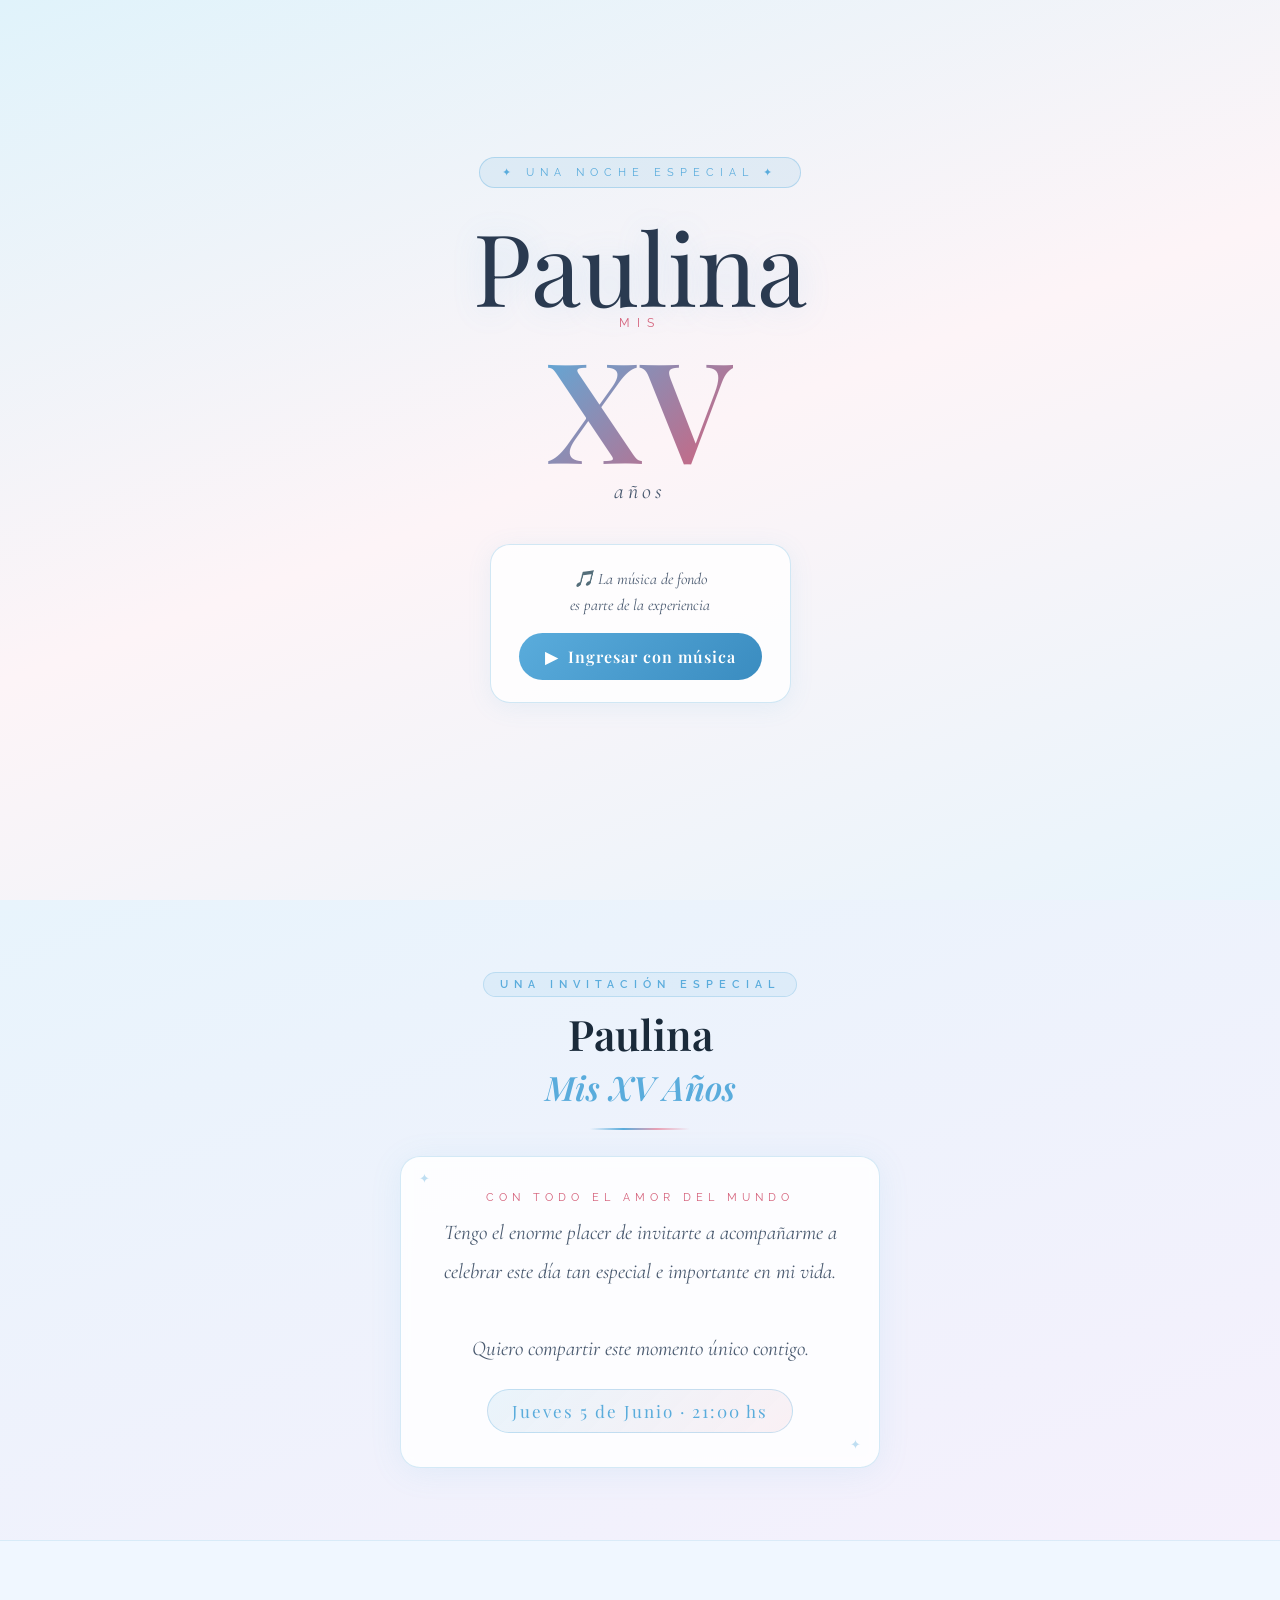
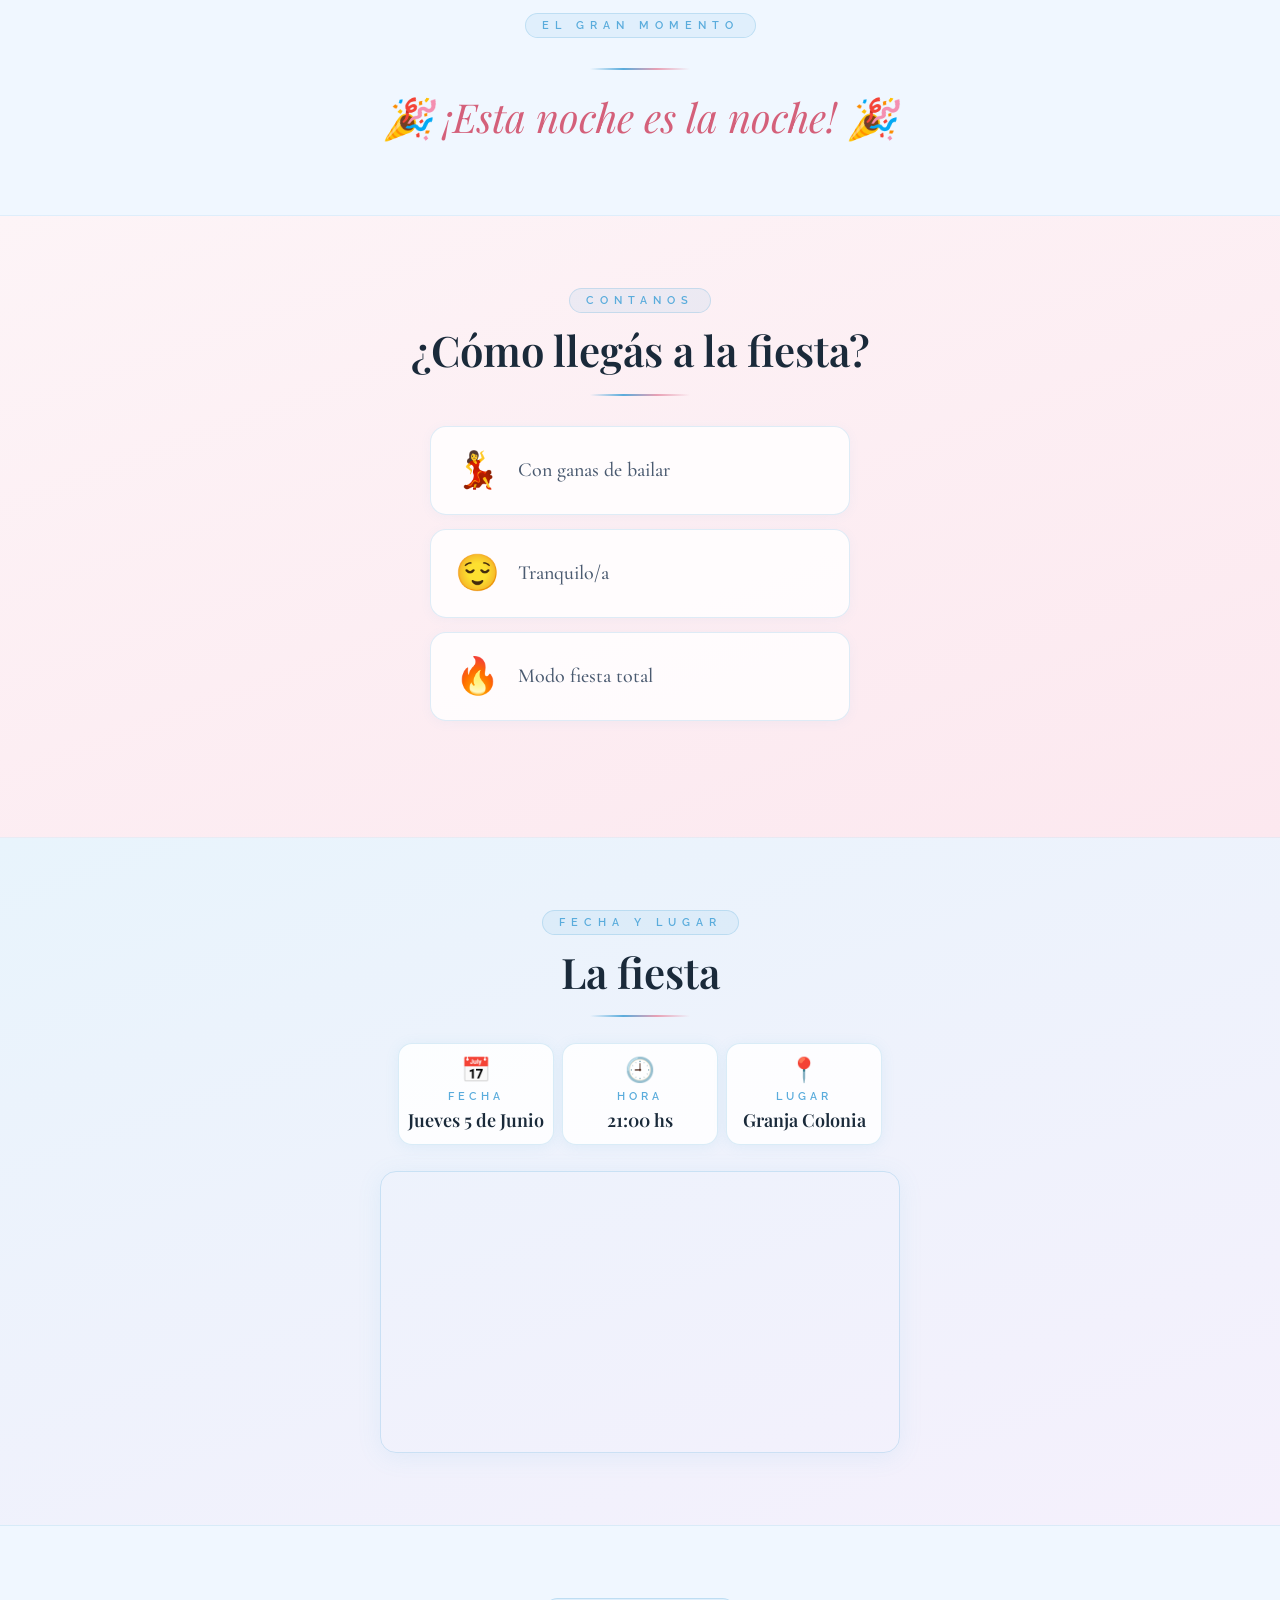
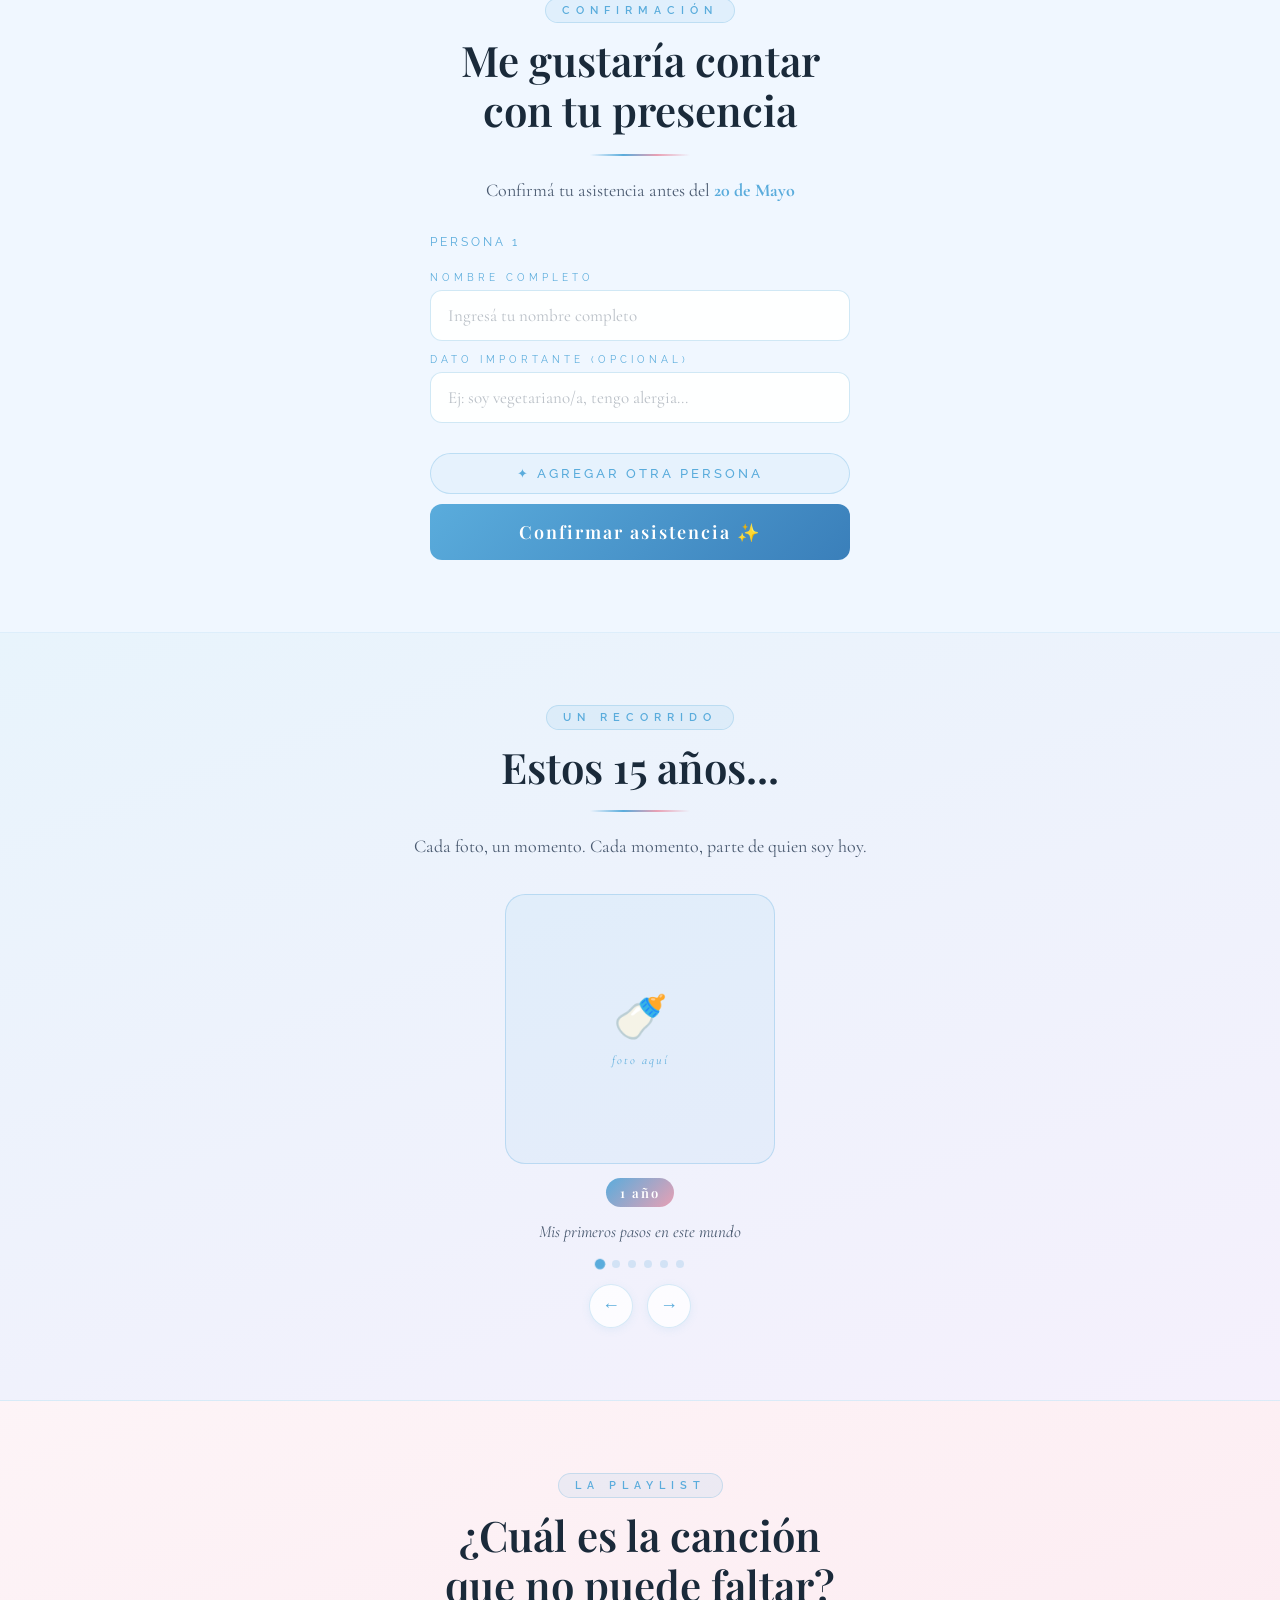
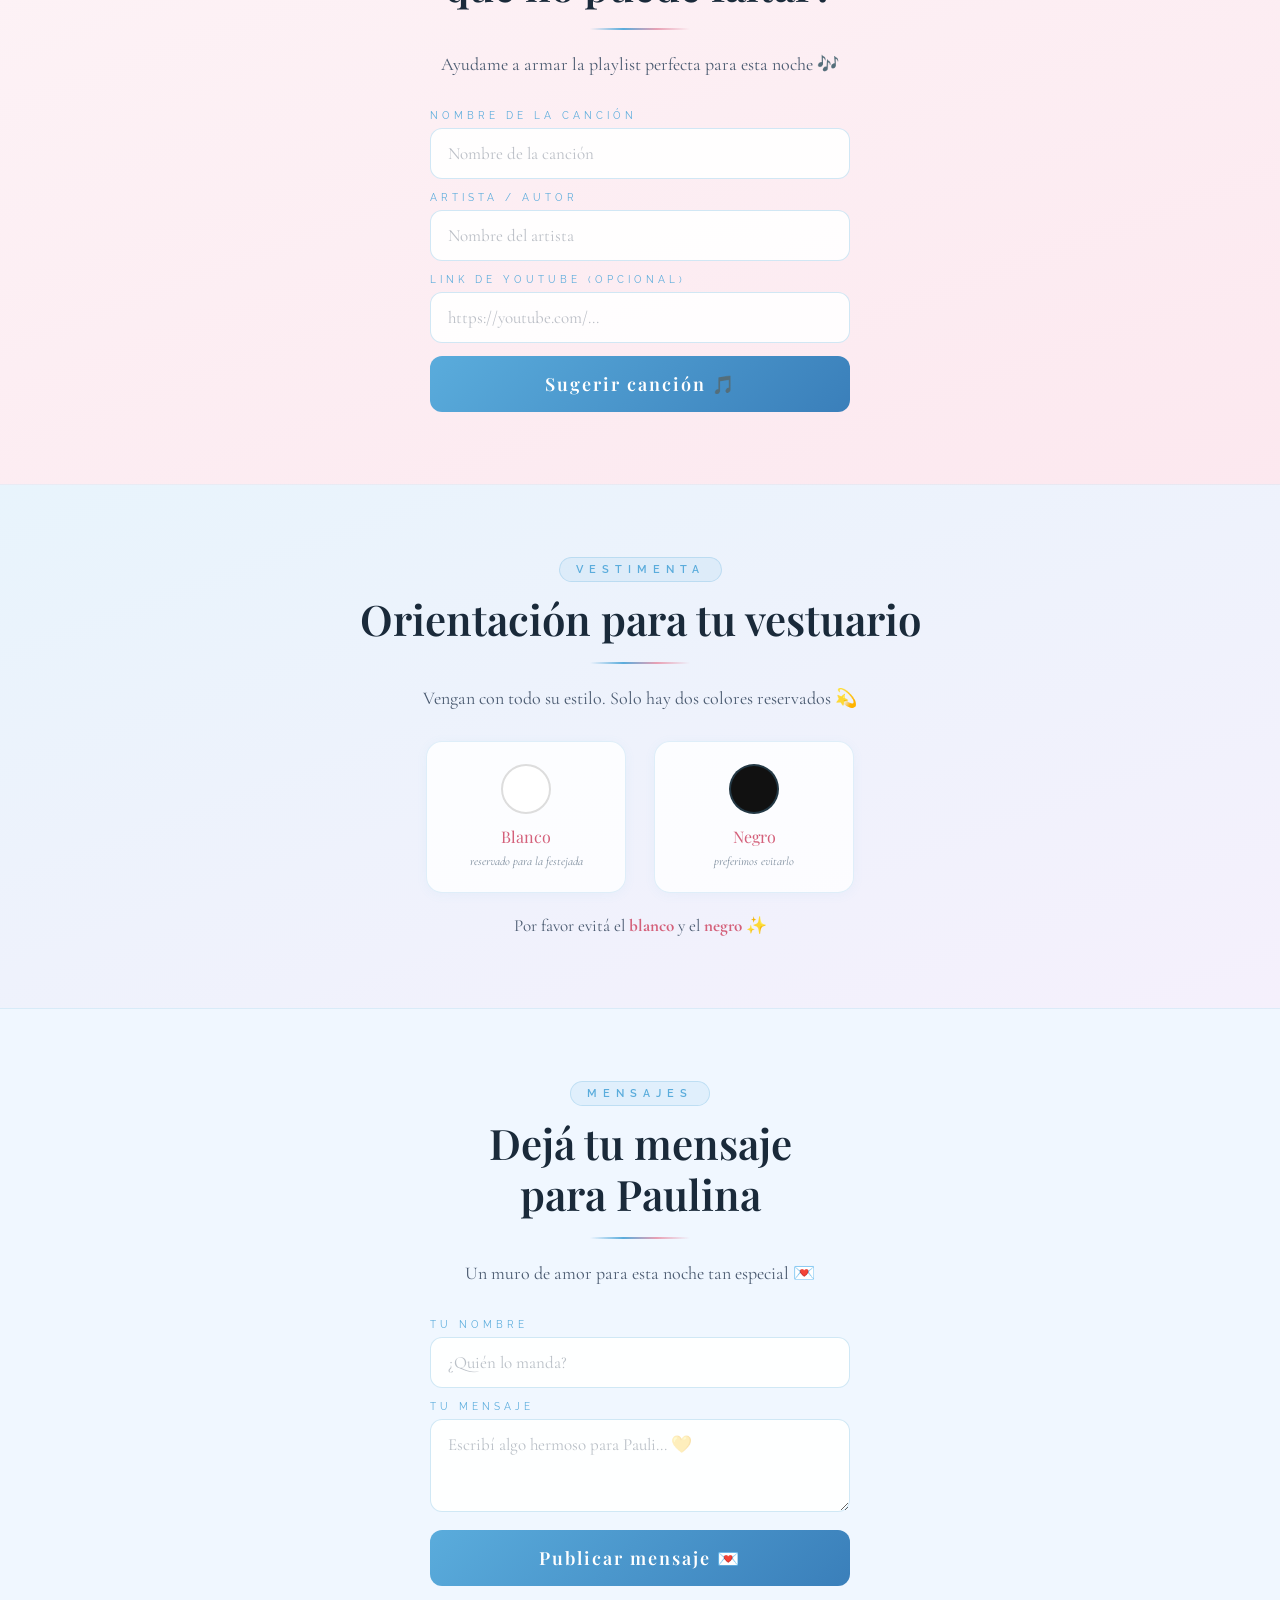
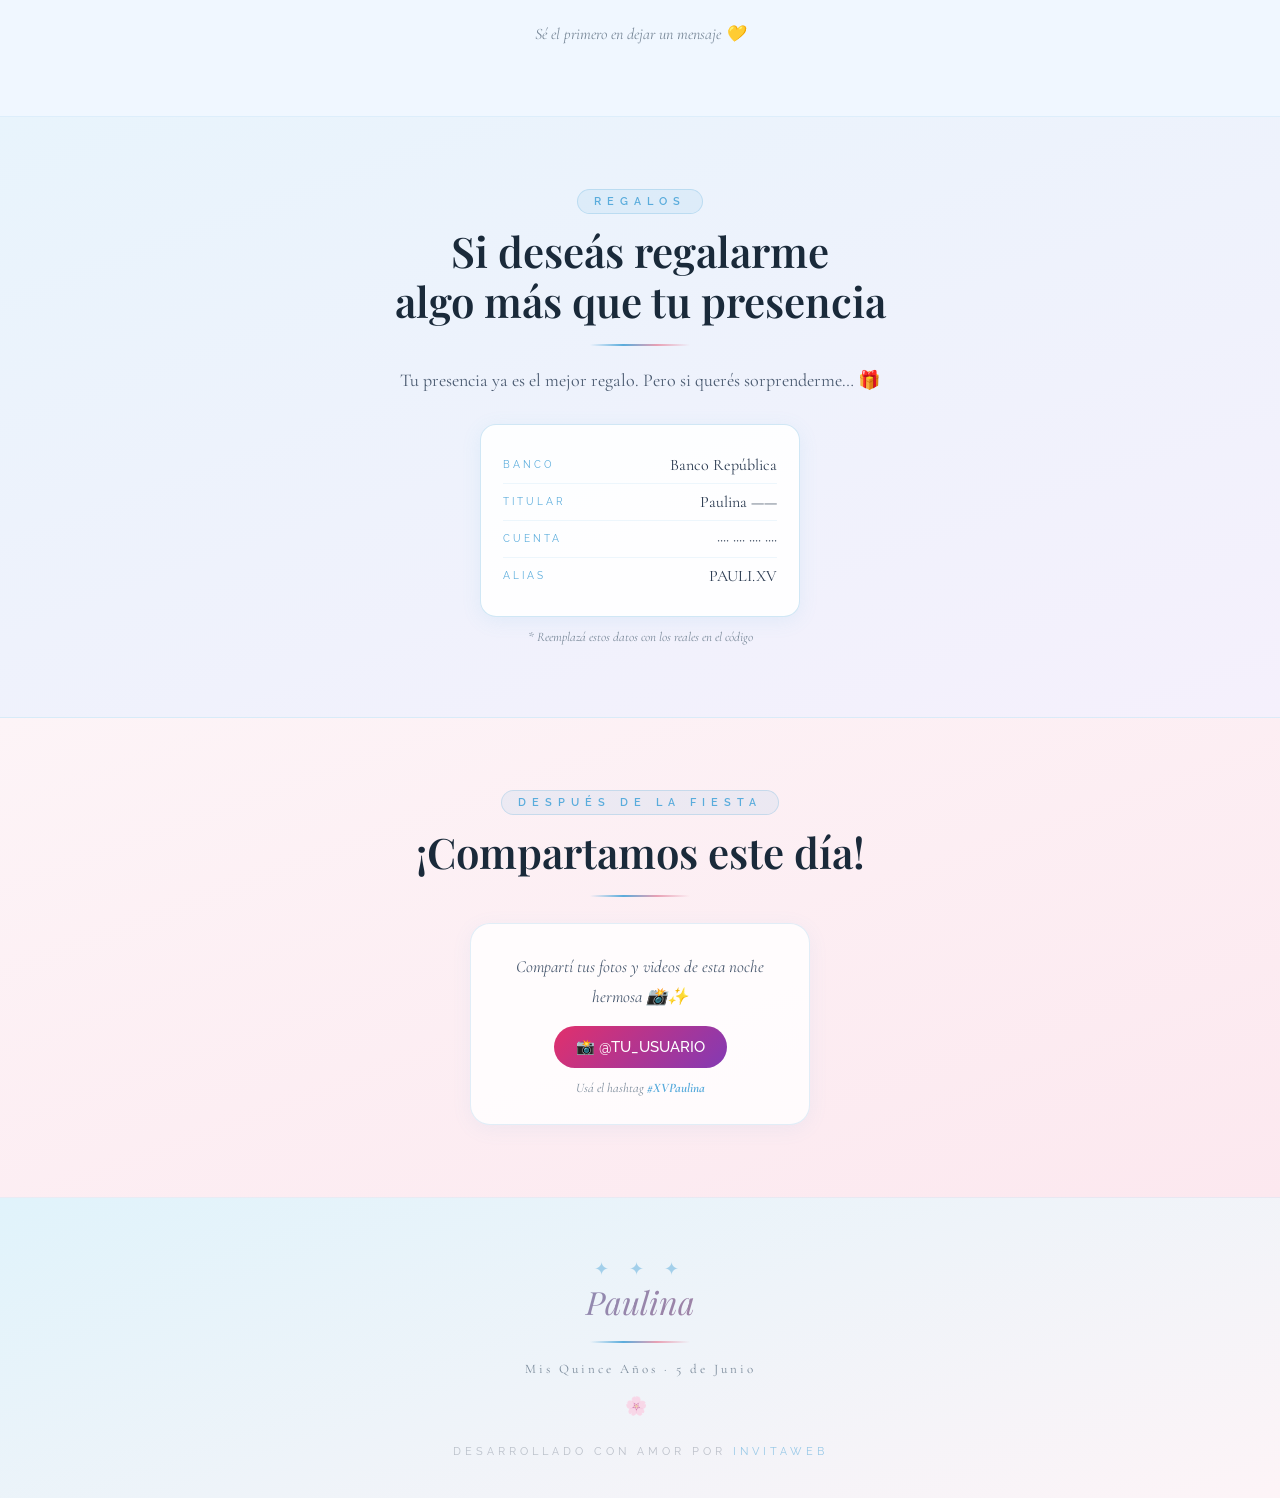
==== commit 97014e8e: "Update index.html" ====
--- a/index.html
+++ b/index.html
@@ -1,611 +1,498 @@
-<!DOCTYPE html>
-<html lang="es">
-<head>
-<meta charset="UTF-8"/>
-<meta name="viewport" content="width=device-width, initial-scale=1.0"/>
-<title>Mis XV – Paulina</title>
-<meta property="og:title" content="Mis XV – Paulina 🌸"/>
-<meta property="og:description" content="¡Estás invitado/a a mis XV años! Jueves 5 de Junio · 21:00 hs · Granja Colonia"/>
-<link rel="preconnect" href="https://fonts.googleapis.com"/>
-<link href="https://fonts.googleapis.com/css2?family=Playfair+Display:ital,wght@0,400;0,600;1,400;1,600&family=Cormorant+Garamond:ital,wght@0,300;0,400;0,500;1,300;1,400&family=Raleway:wght@300;400;500&display=swap" rel="stylesheet"/>
-<style>
-:root{
-  --rose:#c8657a; --rose-light:#e8a0b0; --rose-pale:#f5d0dc;
-  --gold:#d4aa5a; --gold-light:#e8cc88;
-  --dark:#12070d; --dark2:#1e0c16; --dark3:#2a1020;
-  --cream:#f5e6d0; --cream2:rgba(245,230,208,0.75); --cream3:rgba(245,230,208,0.42);
-}
-*,*::before,*::after{box-sizing:border-box;margin:0;padding:0;}
-html{scroll-behavior:smooth;}
-body{background:var(--dark);font-family:'Cormorant Garamond',serif;color:var(--cream);overflow-x:hidden;}
-::-webkit-scrollbar{width:4px;}
-::-webkit-scrollbar-track{background:var(--dark);}
-::-webkit-scrollbar-thumb{background:var(--gold);border-radius:2px;}
-
-/* PÉTALOS */
-#petals{position:fixed;inset:0;pointer-events:none;z-index:5;}
-.petal{position:absolute;top:-20px;border-radius:60% 40% 55% 35%;animation:petalFall linear infinite;opacity:0;}
-@keyframes petalFall{
-  0%{transform:translateY(0) rotate(0deg) translateX(0);opacity:.85;}
-  50%{transform:translateY(50vh) rotate(200deg) translateX(18px);opacity:.65;}
-  100%{transform:translateY(108vh) rotate(380deg) translateX(-12px);opacity:0;}
-}
-
-/* HERO */
-#hero{
-  min-height:100vh;display:flex;flex-direction:column;align-items:center;
-  justify-content:center;position:relative;overflow:hidden;padding:60px 24px;
-  background:radial-gradient(ellipse 75% 65% at 50% 45%, rgba(180,60,90,.2) 0%, transparent 70%),
-             linear-gradient(170deg,#12070d 0%,#2a1020 50%,#12070d 100%);
-}
-.hero-sparkle{position:absolute;width:2px;height:2px;background:var(--gold);border-radius:50%;animation:sparkle ease-in-out infinite;}
-@keyframes sparkle{0%,100%{opacity:0;transform:scale(0);}50%{opacity:.8;transform:scale(1);}}
-
-.hero-photo-wrap{position:relative;width:clamp(180px,48vw,260px);height:clamp(180px,48vw,260px);margin-bottom:32px;}
-.hero-photo-ring{position:absolute;inset:-10px;border-radius:50%;border:1px solid rgba(212,170,90,.4);animation:ringP 3s ease-in-out infinite;}
-.hero-photo-ring2{position:absolute;inset:-22px;border-radius:50%;border:1px solid rgba(212,170,90,.15);animation:ringP 3s 1s ease-in-out infinite;}
-@keyframes ringP{0%,100%{transform:scale(1);opacity:.55;}50%{transform:scale(1.05);opacity:1;}}
-.hero-photo{width:100%;height:100%;border-radius:50%;border:3px solid rgba(212,170,90,.45);overflow:hidden;}
-.hero-photo img{width:100%;height:100%;object-fit:cover;object-position:center top;}
-
-.hero-pre{font-family:'Raleway',sans-serif;font-size:12px;letter-spacing:7px;color:var(--gold);text-transform:uppercase;margin-bottom:6px;opacity:0;animation:fadeUp 1s .2s forwards;}
-.hero-name{font-family:'Playfair Display',serif;font-size:clamp(52px,13vw,92px);font-weight:400;color:var(--cream);line-height:1;text-shadow:0 0 60px rgba(212,170,90,.25);opacity:0;animation:fadeUp 1s .5s forwards;}
-.hero-xv{font-family:'Playfair Display',serif;font-size:clamp(72px,20vw,132px);font-weight:600;color:var(--gold);line-height:1;text-shadow:0 0 80px rgba(212,170,90,.35);opacity:0;animation:fadeUp 1s .8s forwards;}
-.hero-anos{font-style:italic;font-size:22px;color:var(--cream2);letter-spacing:4px;margin-top:2px;opacity:0;animation:fadeUp 1s 1s forwards;}
-
-.music-btn-wrap{margin-top:40px;opacity:0;animation:fadeUp 1s 1.3s forwards;}
-.music-card{background:rgba(212,170,90,.06);border:1px solid rgba(212,170,90,.28);border-radius:20px;padding:22px 28px;max-width:320px;margin:0 auto;}
-.music-card p{font-style:italic;font-size:16px;color:var(--cream2);margin-bottom:14px;line-height:1.6;}
-.btn-music{display:inline-flex;align-items:center;gap:10px;background:linear-gradient(135deg,var(--gold) 0%,#b88c3a 100%);border:none;border-radius:50px;color:var(--dark);padding:13px 26px;font-family:'Playfair Display',serif;font-size:16px;font-weight:600;cursor:pointer;transition:transform .2s,box-shadow .2s;letter-spacing:1px;}
-.btn-music:hover{transform:translateY(-2px);box-shadow:0 8px 24px rgba(212,170,90,.35);}
-.audio-playing{display:none;align-items:center;justify-content:center;gap:4px;margin-top:12px;color:var(--gold);font-size:12px;letter-spacing:2px;font-family:'Raleway',sans-serif;}
-.audio-playing.show{display:flex;}
-.bar-anim{width:3px;border-radius:2px;background:var(--gold);animation:barB ease-in-out infinite;}
-@keyframes barB{0%,100%{height:4px;}50%{height:14px;}}
-@keyframes fadeUp{from{opacity:0;transform:translateY(22px);}to{opacity:1;transform:translateY(0);}}
-
-/* SECCIONES */
-.section{position:relative;z-index:2;padding:72px 24px;text-align:center;border-bottom:1px solid rgba(212,170,90,.14);}
-.s-dark{background:rgba(0,0,0,.28);}
-.s-rose{background:rgba(180,60,90,.05);}
-.sec-tag{display:block;font-family:'Raleway',sans-serif;font-size:11px;font-weight:400;color:var(--gold);letter-spacing:6px;text-transform:uppercase;margin-bottom:12px;}
-.sec-title{font-family:'Playfair Display',serif;font-size:clamp(24px,5.5vw,36px);font-weight:400;color:var(--cream);line-height:1.2;}
-.sec-body{font-size:clamp(16px,3vw,18px);line-height:1.85;color:var(--cream2);max-width:480px;margin:16px auto 0;}
-.gold-line{width:100px;height:1px;background:linear-gradient(90deg,transparent,var(--gold),transparent);margin:18px auto;}
-.ornament{color:rgba(212,170,90,.38);font-size:18px;letter-spacing:8px;}
-
-/* INVITACIÓN */
-.invite-card{max-width:480px;margin:26px auto 0;background:rgba(212,170,90,.04);border:1px solid rgba(212,170,90,.2);border-radius:20px;padding:34px 28px;position:relative;}
-.invite-card::before,.invite-card::after{content:'✦';position:absolute;color:var(--gold);opacity:.28;font-size:13px;}
-.invite-card::before{top:14px;left:18px;} .invite-card::after{bottom:14px;right:18px;}
-.invite-who{font-family:'Raleway',sans-serif;font-size:11px;letter-spacing:5px;color:var(--gold);text-transform:uppercase;margin-bottom:10px;}
-.invite-text{font-size:clamp(17px,3.5vw,21px);line-height:1.85;color:var(--cream2);font-style:italic;}
-.invite-date{display:inline-block;margin-top:20px;background:rgba(212,170,90,.1);border:1px solid rgba(212,170,90,.3);border-radius:50px;padding:10px 24px;font-family:'Playfair Display',serif;font-size:17px;color:var(--gold);letter-spacing:2px;}
-
-/* COUNTDOWN */
-.countdown-grid{display:flex;justify-content:center;gap:14px;flex-wrap:wrap;margin-top:30px;}
-.count-box{background:rgba(212,170,90,.06);border:1px solid rgba(212,170,90,.24);border-radius:16px;padding:20px 18px;min-width:70px;}
-.count-num{font-family:'Playfair Display',serif;font-size:clamp(36px,9vw,52px);font-weight:600;color:var(--gold);line-height:1;display:block;}
-.count-label{font-family:'Raleway',sans-serif;font-size:10px;color:var(--cream3);letter-spacing:3px;text-transform:uppercase;display:block;margin-top:5px;}
-#event-arrived{display:none;font-family:'Playfair Display',serif;font-size:clamp(26px,6vw,40px);font-style:italic;color:var(--gold);margin-top:20px;animation:fadeUp 1s forwards;}
-
-/* MOOD */
-.mood-grid{display:flex;justify-content:center;gap:14px;flex-wrap:wrap;margin-top:30px;}
-.mood-btn{background:rgba(255,255,255,.03);border:1px solid rgba(212,170,90,.2);border-radius:16px;padding:22px 18px;min-width:110px;flex:1;max-width:155px;cursor:pointer;transition:all .25s;font-family:'Cormorant Garamond',serif;color:var(--cream2);text-align:center;}
-.mood-btn:hover{background:rgba(212,170,90,.08);border-color:rgba(212,170,90,.48);transform:translateY(-3px);}
-.mood-btn.selected{background:rgba(212,170,90,.12);border-color:var(--gold);color:var(--cream);}
-.mood-icon{font-size:30px;display:block;margin-bottom:9px;}
-.mood-label{font-size:16px;display:block;}
-.mood-hint{font-size:12px;font-style:italic;color:var(--cream3);display:block;margin-top:4px;}
-#mood-response{margin-top:18px;font-style:italic;font-size:18px;color:var(--gold);min-height:26px;transition:opacity .4s;}
-
-/* LUGAR / MAPA */
-.lugar-info{display:flex;align-items:center;justify-content:center;gap:28px;flex-wrap:wrap;margin:26px 0;}
-.lugar-detail{text-align:center;}
-.ld-icon{font-size:24px;display:block;margin-bottom:5px;}
-.ld-label{font-family:'Raleway',sans-serif;font-size:10px;letter-spacing:4px;color:var(--gold);text-transform:uppercase;display:block;margin-bottom:3px;}
-.ld-val{font-size:17px;color:var(--cream);}
-.map-wrap{max-width:520px;margin:0 auto;border-radius:16px;overflow:hidden;border:1px solid rgba(212,170,90,.22);}
-
-/* FORMS */
-.rsvp-form,.cancion-form,.wall-form{max-width:420px;margin:28px auto 0;display:flex;flex-direction:column;gap:13px;}
-.field-label{display:block;font-family:'Raleway',sans-serif;font-size:10px;letter-spacing:4px;color:var(--gold);text-transform:uppercase;margin-bottom:7px;text-align:left;}
-.rsvp-input{background:rgba(255,255,255,.05);border:1px solid rgba(212,170,90,.24);border-radius:12px;color:var(--cream);padding:14px 17px;font-family:'Cormorant Garamond',serif;font-size:17px;width:100%;outline:none;transition:border-color .2s,background .2s;-webkit-appearance:none;}
-.rsvp-input:focus{border-color:rgba(212,170,90,.6);background:rgba(255,255,255,.07);}
-.rsvp-input::placeholder{color:rgba(245,230,208,.28);}
-textarea.rsvp-input{resize:vertical;min-height:80px;}
-.btn-gold{background:linear-gradient(135deg,var(--gold) 0%,#b88c3a 100%);border:none;border-radius:12px;color:var(--dark);padding:16px 28px;font-family:'Playfair Display',serif;font-size:18px;font-weight:600;cursor:pointer;letter-spacing:2px;transition:transform .2s,box-shadow .2s;width:100%;}
-.btn-gold:hover{transform:translateY(-2px);box-shadow:0 8px 24px rgba(212,170,90,.35);}
-.btn-gold:disabled{opacity:.5;cursor:not-allowed;transform:none;}
-.success-box{display:none;padding:34px 20px;text-align:center;}
-.success-icon{font-size:50px;display:block;margin-bottom:14px;}
-.success-msg{font-style:italic;font-size:clamp(16px,4vw,20px);color:var(--cream2);line-height:1.7;}
-
-/* SLIDESHOW */
-.slides-wrap{position:relative;max-width:340px;margin:30px auto 0;}
-.slide{display:none;flex-direction:column;align-items:center;gap:14px;animation:slideIn .6s ease forwards;}
-.slide.active{display:flex;}
-@keyframes slideIn{from{opacity:0;transform:scale(.97);}to{opacity:1;transform:scale(1);}}
-.slide-photo{width:clamp(200px,62vw,270px);height:clamp(200px,62vw,270px);border-radius:20px;border:1px solid rgba(212,170,90,.3);overflow:hidden;background:rgba(200,101,122,.15);}
-.slide-photo img{width:100%;height:100%;object-fit:cover;object-position:center top;border-radius:20px;}
-.slide-photo-placeholder{width:100%;height:100%;display:flex;flex-direction:column;align-items:center;justify-content:center;gap:8px;font-size:44px;}
-.slide-photo-placeholder span{font-size:12px;color:var(--gold);letter-spacing:2px;font-style:italic;}
-.slide-year-tag{background:rgba(212,170,90,.85);color:var(--dark);font-family:'Playfair Display',serif;font-size:13px;font-weight:600;letter-spacing:2px;padding:6px 14px;border-radius:50px;}
-.slide-caption{font-style:italic;font-size:17px;color:var(--cream2);}
-.slide-dots{display:flex;justify-content:center;gap:8px;margin-top:18px;}
-.sdot{width:8px;height:8px;border-radius:50%;background:rgba(212,170,90,.22);cursor:pointer;transition:all .3s;border:none;padding:0;}
-.sdot.active{background:var(--gold);transform:scale(1.3);}
-.slide-nav{display:flex;justify-content:center;gap:14px;margin-top:16px;}
-.slide-nav button{background:rgba(212,170,90,.08);border:1px solid rgba(212,170,90,.24);border-radius:50%;width:44px;height:44px;color:var(--gold);font-size:18px;cursor:pointer;transition:all .2s;}
-.slide-nav button:hover{background:rgba(212,170,90,.18);border-color:var(--gold);}
-
-/* DRESS CODE */
-.dress-grid{display:flex;justify-content:center;gap:13px;flex-wrap:wrap;margin-top:26px;}
-.dress-card{background:rgba(255,255,255,.03);border:1px solid rgba(212,170,90,.18);border-radius:16px;padding:22px 15px;flex:1;max-width:140px;min-width:98px;}
-.dress-swatch{width:50px;height:50px;border-radius:50%;margin:0 auto 12px;border:2px solid rgba(212,170,90,.3);}
-.dress-name{font-family:'Playfair Display',serif;font-size:16px;color:var(--cream);display:block;margin-bottom:3px;}
-.dress-hint{font-size:12px;font-style:italic;color:var(--cream3);}
-.dress-avoid{margin-top:20px;font-size:16px;color:var(--cream2);}
-.dress-avoid strong{color:var(--gold);}
-
-/* MURO */
-.messages-grid{display:grid;grid-template-columns:repeat(auto-fill,minmax(210px,1fr));gap:13px;max-width:620px;margin:24px auto 0;text-align:left;}
-.msg-card{background:rgba(212,170,90,.05);border:1px solid rgba(212,170,90,.17);border-radius:14px;padding:17px 15px;animation:fadeUp .5s forwards;}
-.msg-author{font-family:'Raleway',sans-serif;font-size:11px;letter-spacing:3px;color:var(--gold);text-transform:uppercase;margin-bottom:7px;}
-.msg-text{font-style:italic;font-size:16px;color:var(--cream2);line-height:1.6;}
-.msg-time{font-size:11px;color:var(--cream3);margin-top:7px;font-family:'Raleway',sans-serif;}
-
-/* REGALOS */
-.regalo-btn{background:transparent;border:1px solid rgba(212,170,90,.35);border-radius:50px;color:var(--gold);padding:14px 30px;font-family:'Playfair Display',serif;font-size:17px;cursor:pointer;transition:all .25s;margin-top:22px;}
-.regalo-btn:hover{background:rgba(212,170,90,.08);border-color:var(--gold);}
-.regalo-reveal{display:none;margin-top:22px;animation:fadeUp .5s forwards;}
-.regalo-reveal.show{display:block;}
-.cuenta-card{max-width:320px;margin:0 auto;background:rgba(212,170,90,.07);border:1px solid rgba(212,170,90,.28);border-radius:16px;padding:22px;}
-.cuenta-row{display:flex;justify-content:space-between;align-items:center;padding:8px 0;border-bottom:1px solid rgba(212,170,90,.1);}
-.cuenta-row:last-child{border-bottom:none;}
-.cuenta-key{font-family:'Raleway',sans-serif;font-size:10px;letter-spacing:3px;color:var(--gold);text-transform:uppercase;}
-.cuenta-val{font-size:16px;color:var(--cream);}
-
-/* COMPARTIR */
-.compartir-card{max-width:340px;margin:26px auto 0;background:rgba(212,170,90,.04);border:1px solid rgba(212,170,90,.18);border-radius:20px;padding:28px 22px;}
-.ig-link{display:inline-flex;align-items:center;gap:10px;margin-top:14px;background:linear-gradient(135deg,#e1306c,#833ab4);border-radius:50px;padding:12px 22px;color:#fff;font-family:'Raleway',sans-serif;font-size:15px;font-weight:500;text-decoration:none;transition:transform .2s,box-shadow .2s;}
-.ig-link:hover{transform:translateY(-2px);box-shadow:0 8px 24px rgba(131,58,180,.35);}
-
-/* FOOTER */
-footer{position:relative;z-index:2;padding:60px 24px 40px;text-align:center;background:rgba(0,0,0,.35);}
-.footer-name{font-family:'Playfair Display',serif;font-size:32px;font-style:italic;color:var(--gold);}
-.footer-sub{font-size:13px;color:var(--cream3);letter-spacing:3px;margin-top:5px;}
-.footer-dev{margin-top:28px;font-family:'Raleway',sans-serif;font-size:11px;letter-spacing:4px;color:rgba(245,230,208,.18);text-transform:uppercase;}
-.footer-dev a{color:var(--gold);opacity:.5;text-decoration:none;}
-.footer-dev a:hover{opacity:1;}
-
-/* LOADING SHEET */
-.sheet-loading{font-family:'Raleway',sans-serif;font-size:12px;letter-spacing:3px;color:var(--gold);text-align:center;margin-top:12px;display:none;}
-.sheet-loading.show{display:block;}
-
-/* RESPONSIVE */
-@media(max-width:480px){
-  .section{padding:56px 16px;}
-  .mood-btn{max-width:calc(50% - 8px);flex:0 0 calc(50% - 8px);}
-  .dress-card{max-width:calc(50% - 8px);flex:0 0 calc(50% - 8px);}
-  .messages-grid{grid-template-columns:1fr;}
-  .lugar-info{gap:18px;}
-}
-</style>
-</head>
-<body>
-
-<div id="petals"></div>
-
-<audio id="bg-audio" loop>
-  <source src="https://www.dropbox.com/scl/fi/ehjotuprtsx8vl22t01s5/Ed-Sheeran-Perfect.mp3?rlkey=2dh03h3hcytiv7m80mpddvq2r&raw=1" type="audio/mpeg"/>
-</audio>
-
-<!-- ═══ HERO ═══ -->
-<section id="hero">
-  <div class="hero-photo-wrap">
-    <div class="hero-photo-ring"></div>
-    <div class="hero-photo-ring2"></div>
-    <div class="hero-photo">
-      <img src="[data-uri]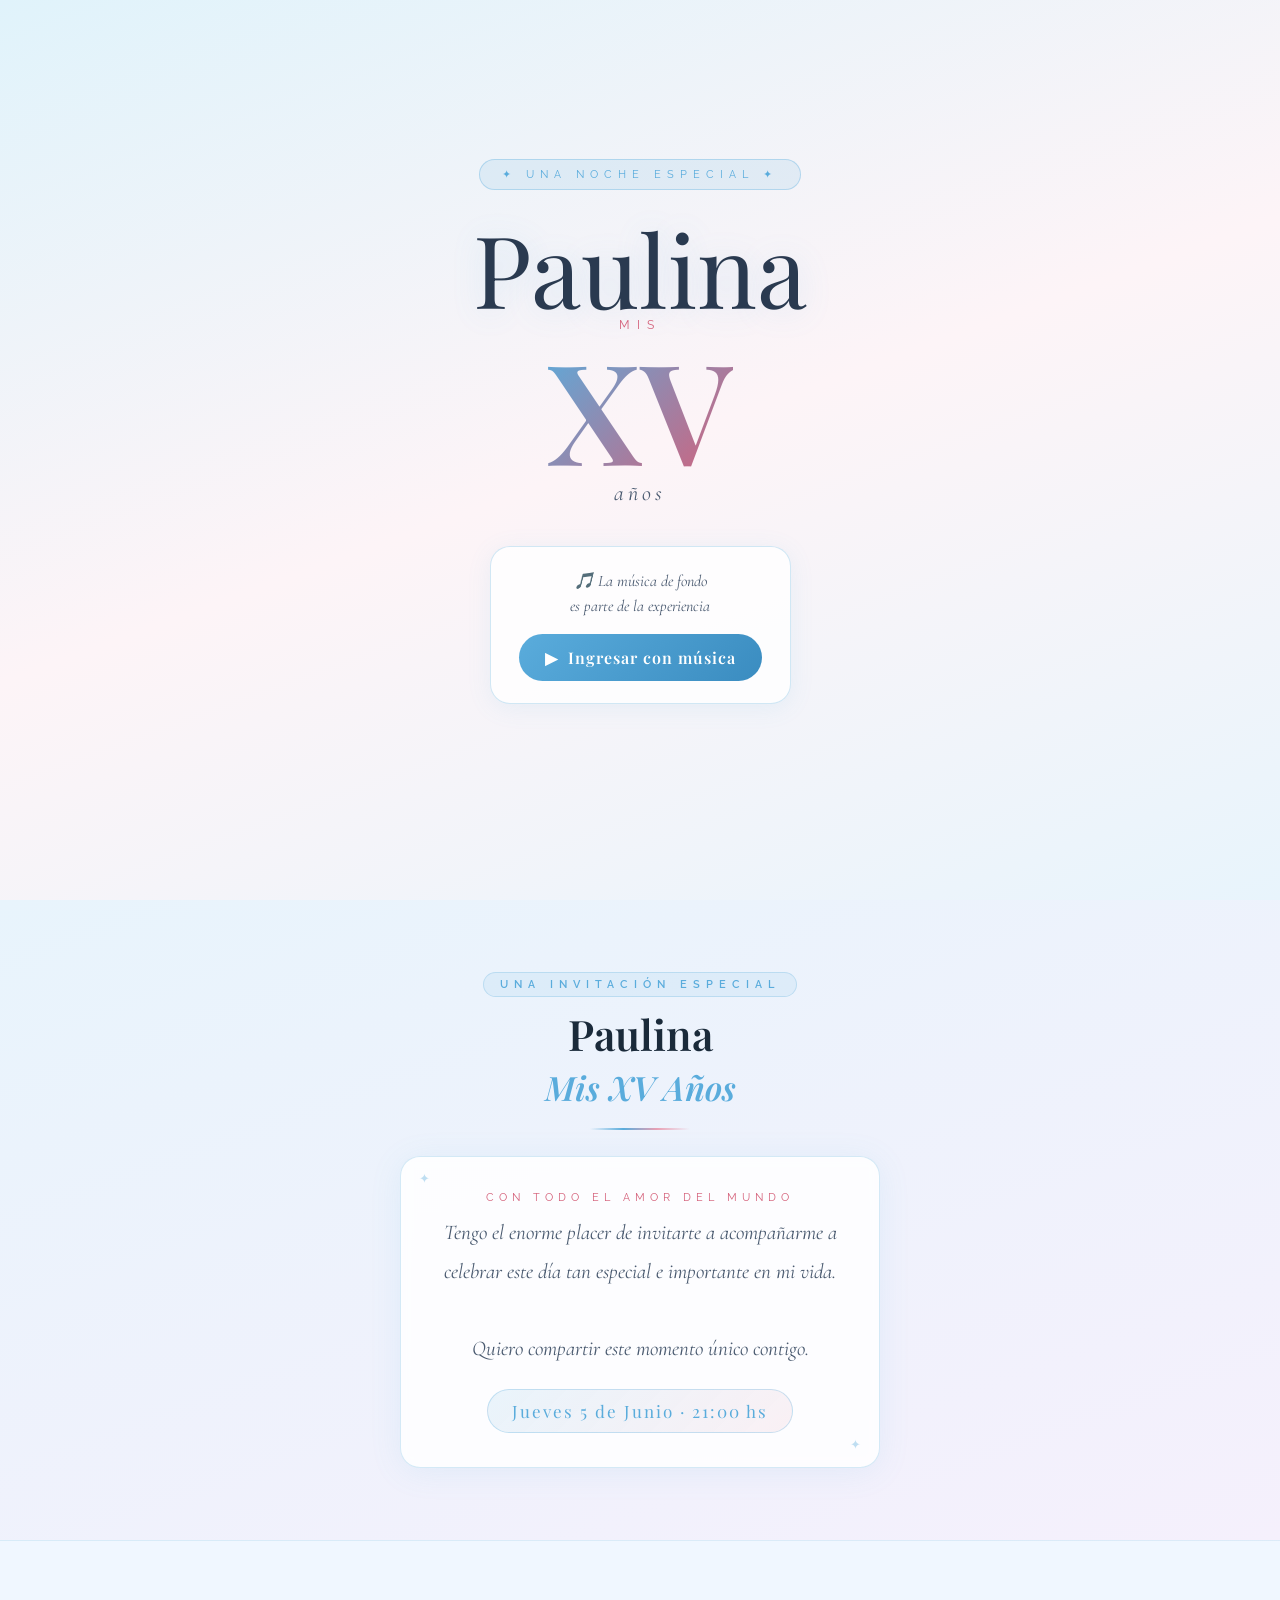
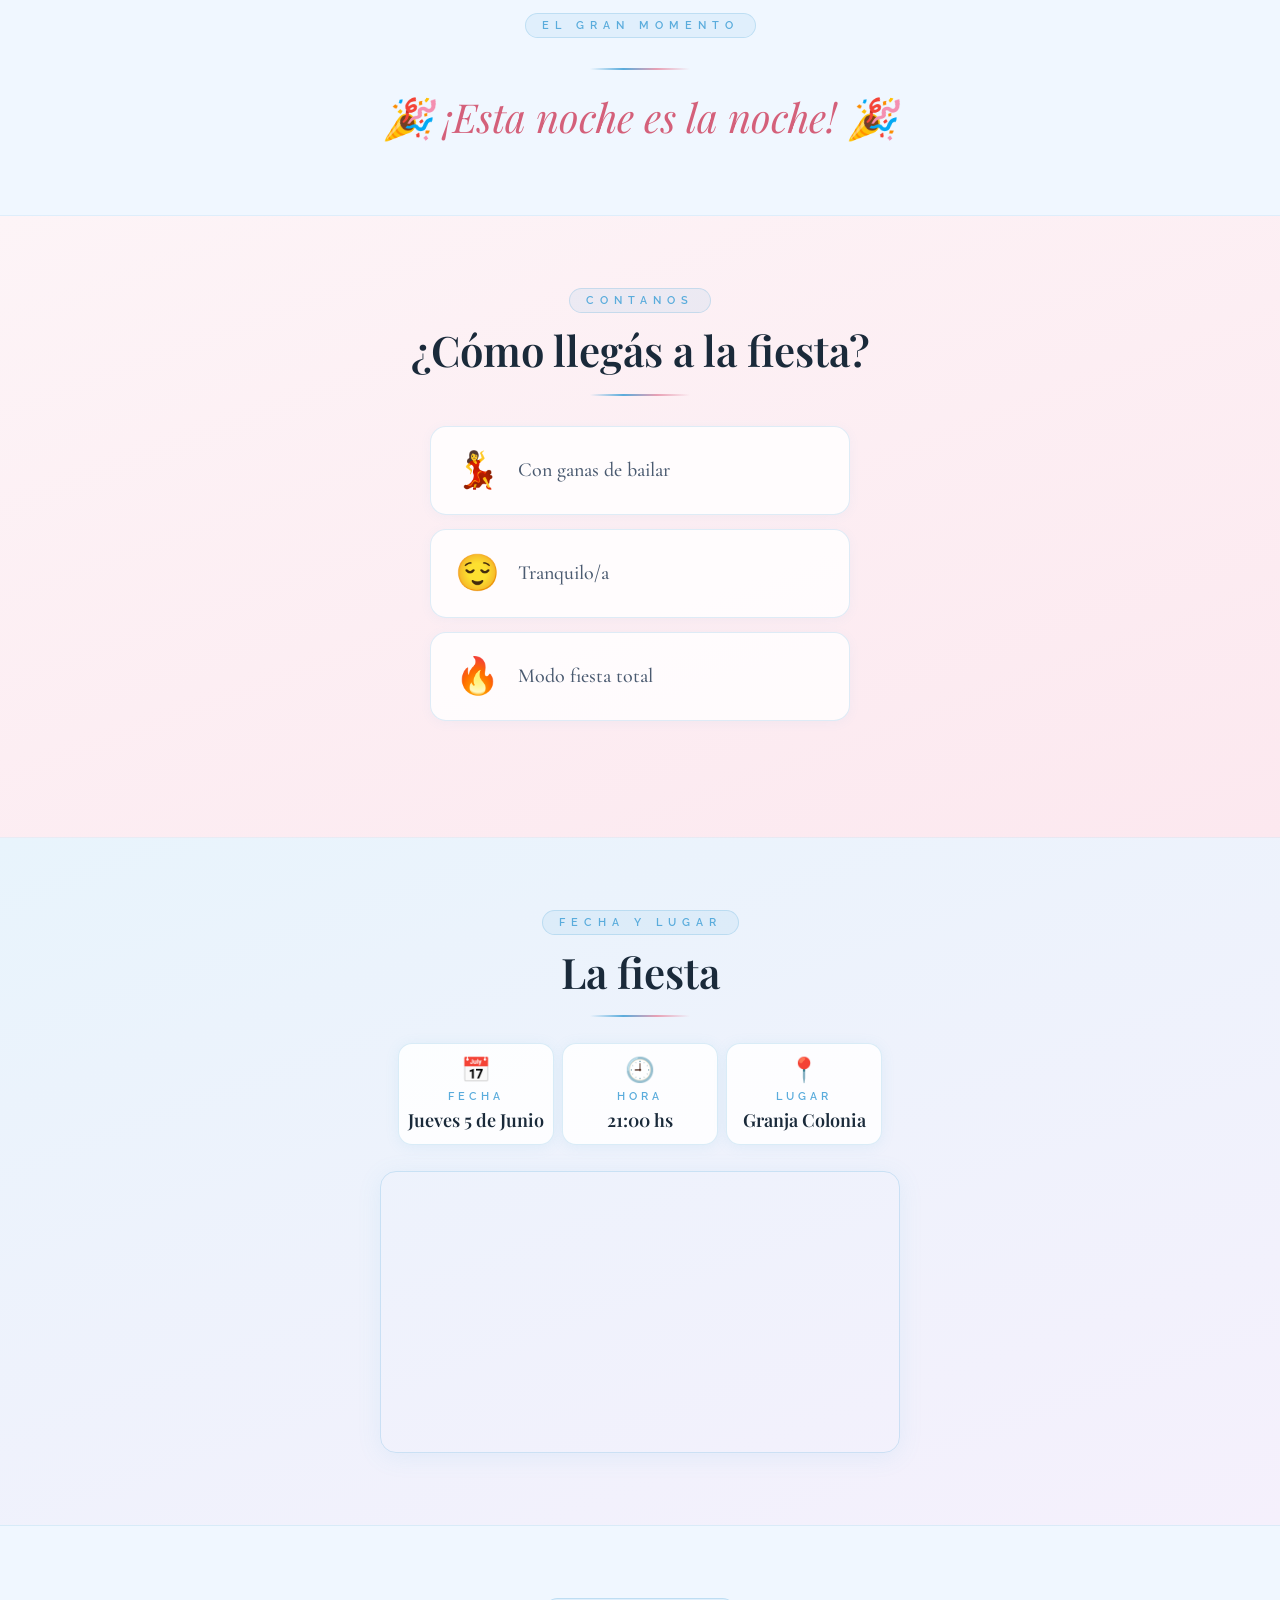
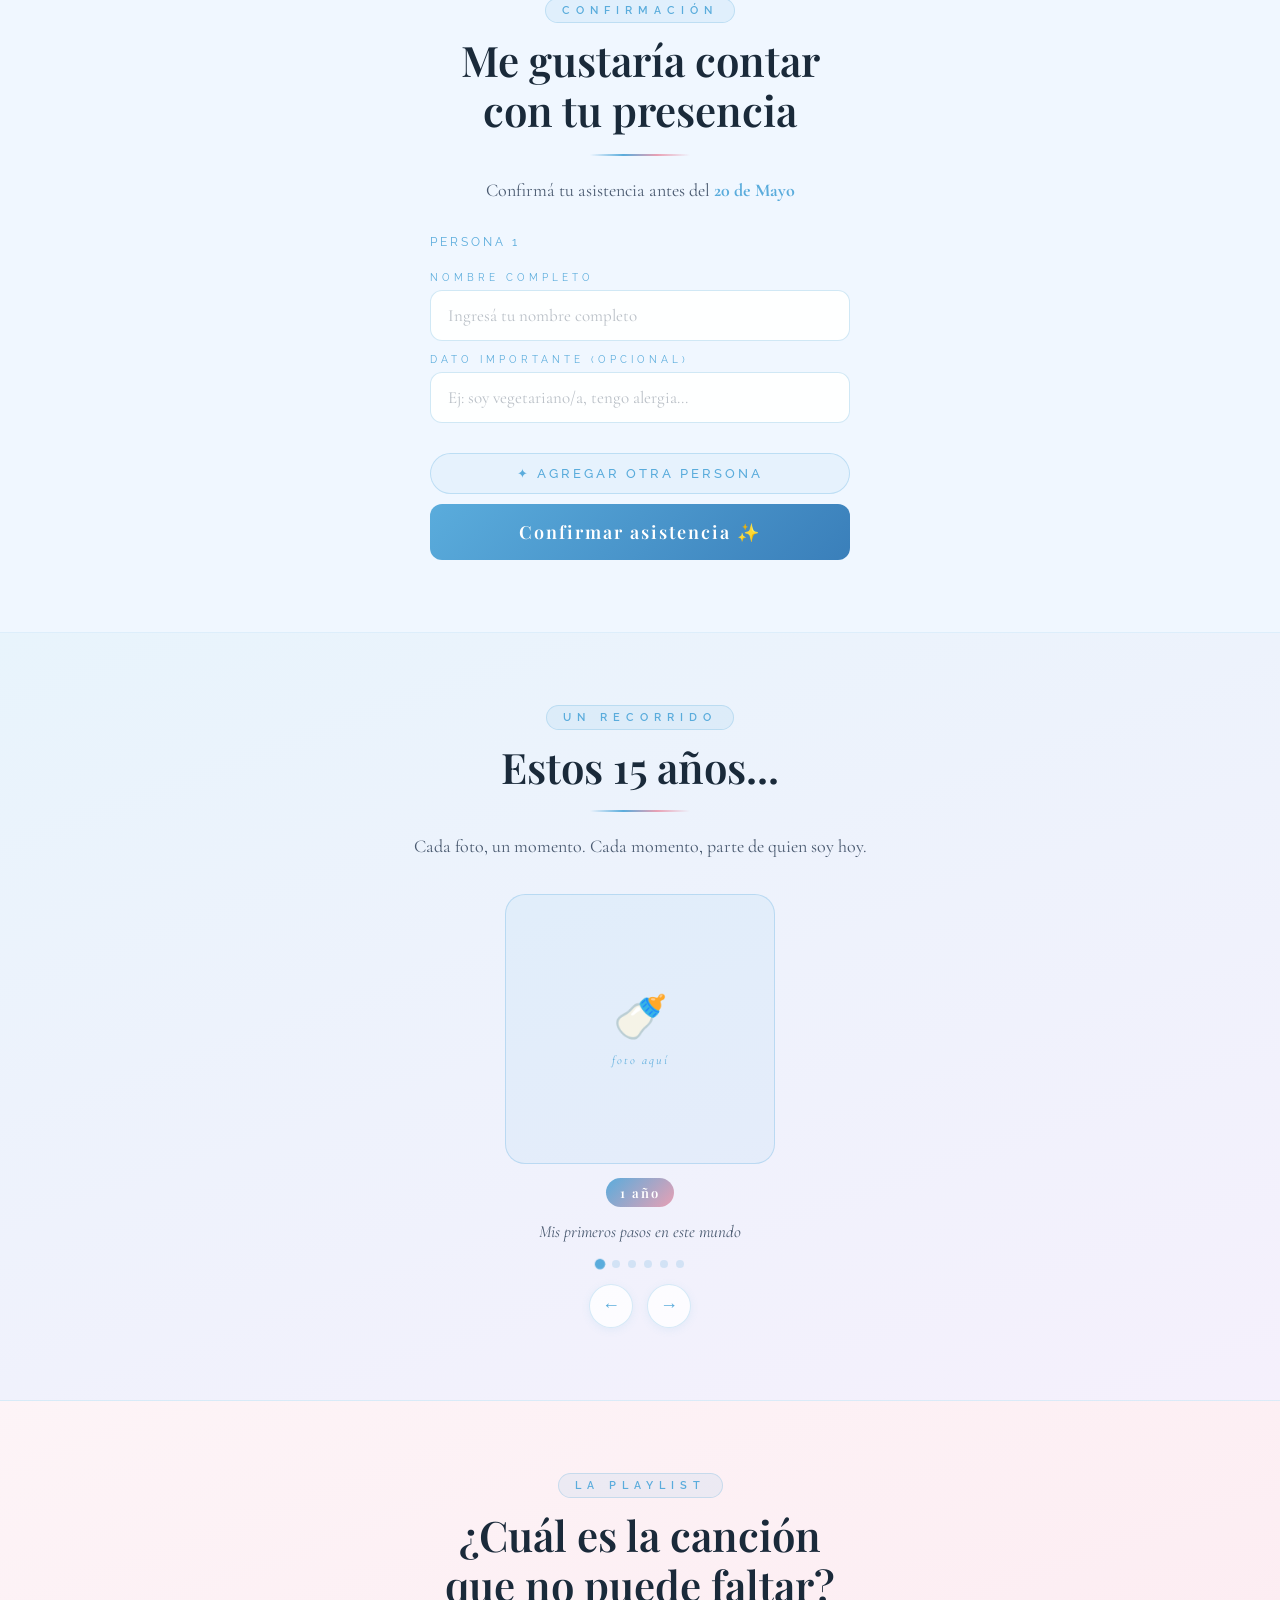
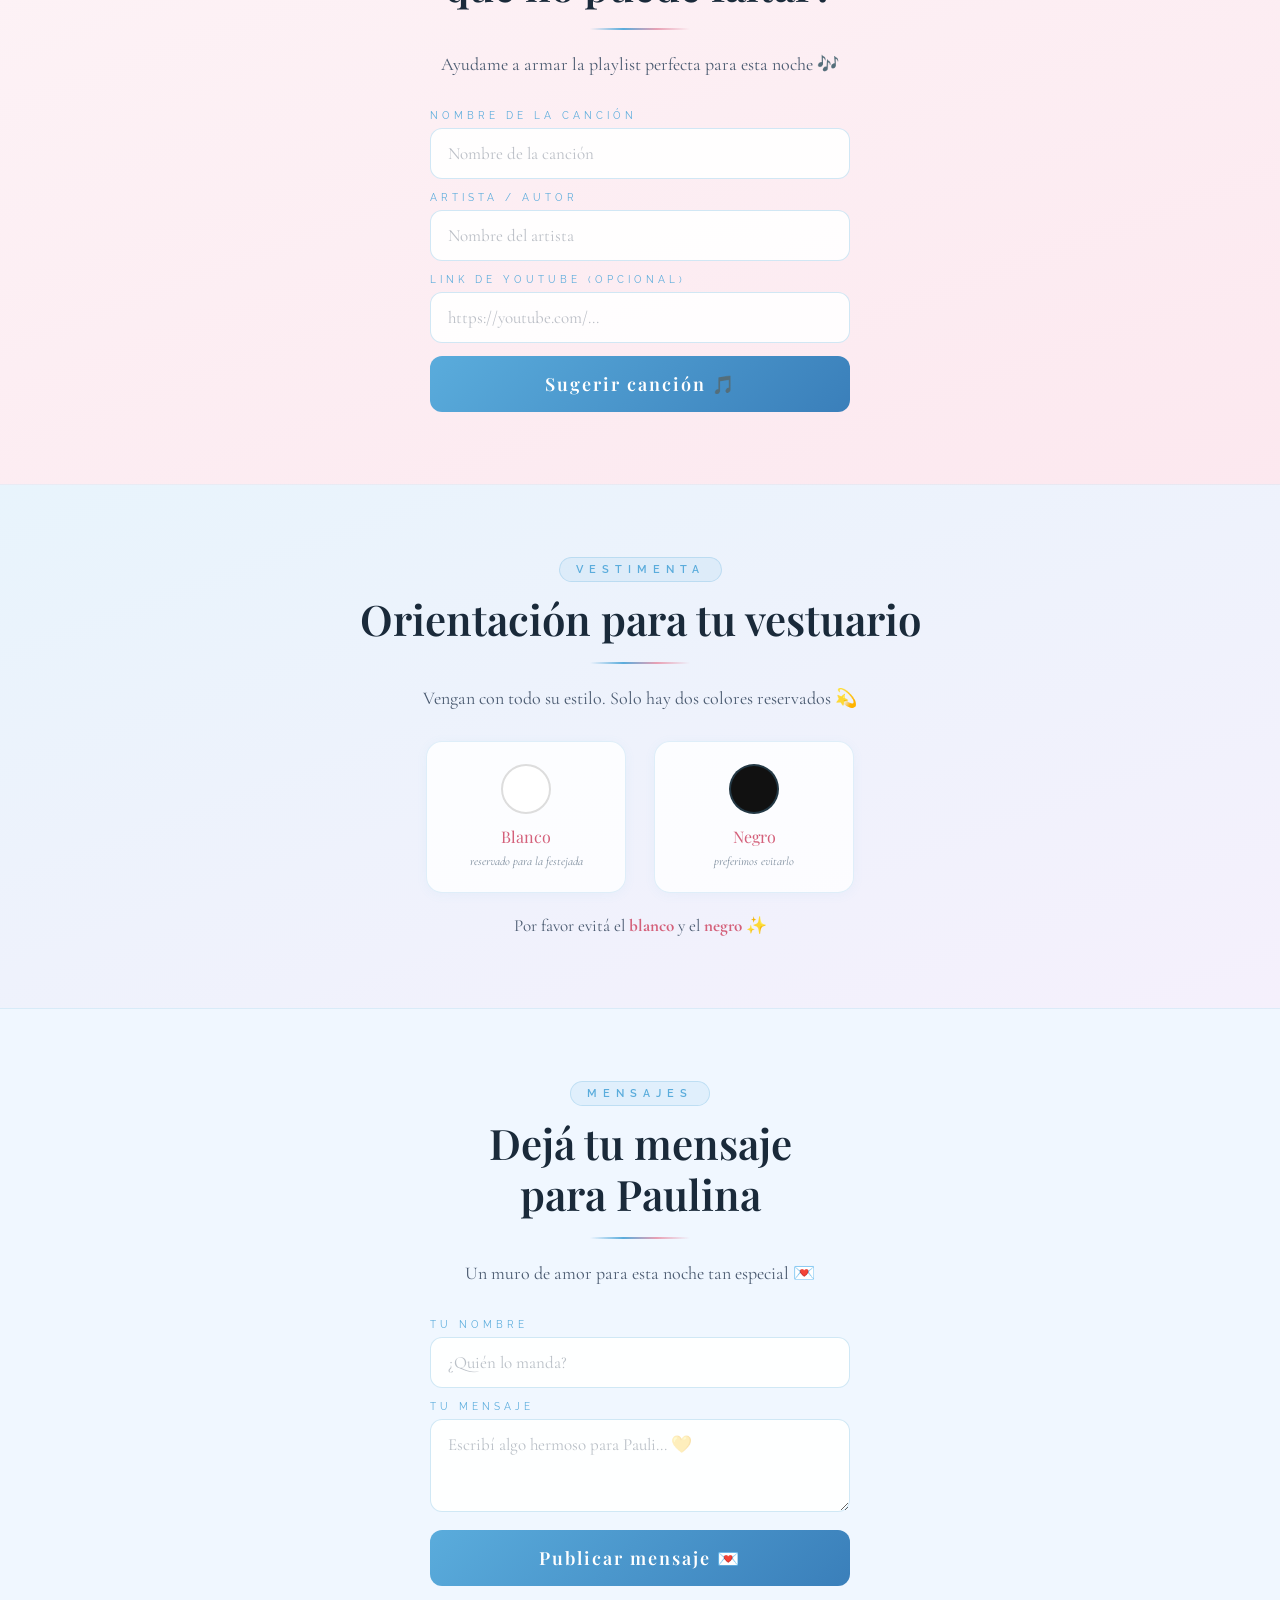
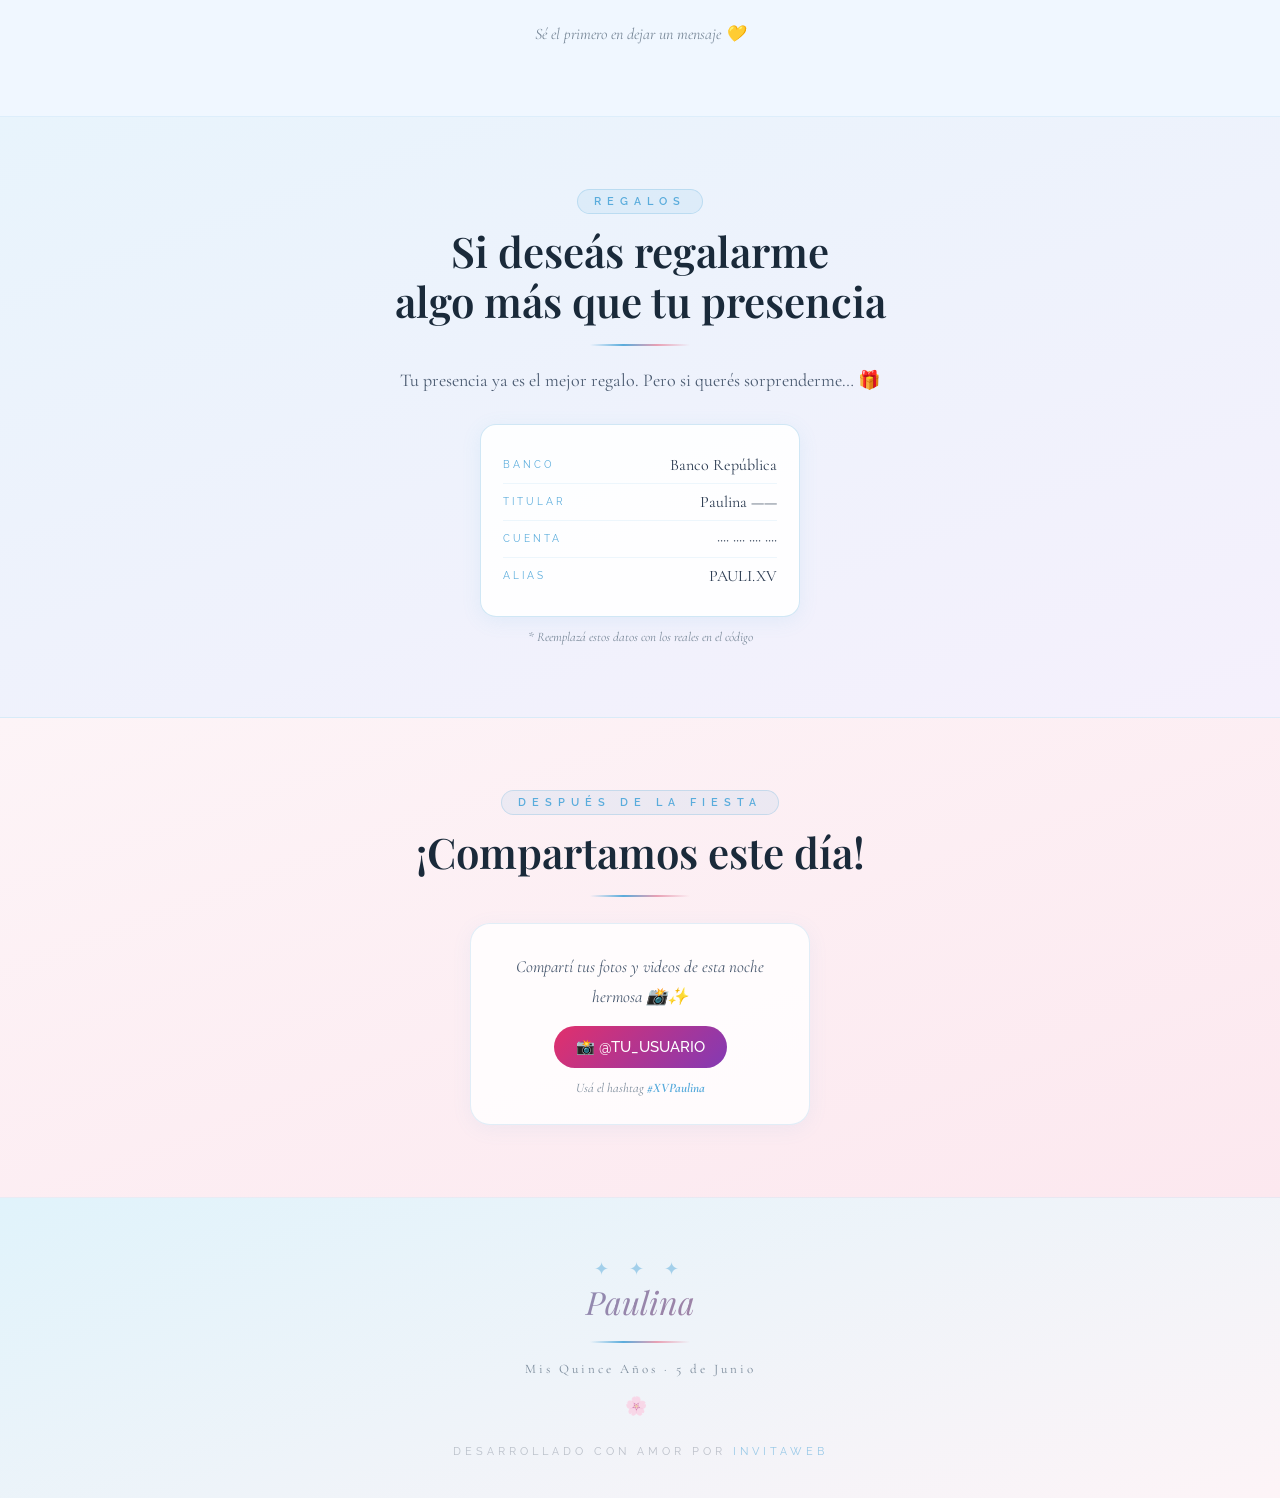
==== commit c925a01e: "Update index.html" ====
--- a/index.html
+++ b/index.html
@@ -118,7 +118,23 @@
 <p class="sheet-loading" id="rsvp-loading">Enviando...</p>
 </div>
 </div>
-<div class="success-box" id="rsvp-success"><span class="success-icon">🌸</span><p class="success-msg" id="rsvp-thanks-msg"></p></div>
+<div class="success-box" id="rsvp-success">
+  <div class="party-burst" id="party-burst"></div>
+  <div class="rsvp-success-content">
+    <div class="rsvp-success-emoji">🎉</div>
+    <p class="rsvp-success-headline">¡uuu confirmé bien ahií!</p>
+    <p class="success-msg" id="rsvp-thanks-msg"></p>
+    <button class="btn-add-more" onclick="showAddMore()">¿Olvidaste a alguien? Agregar más →</button>
+  </div>
+</div>
+<div id="rsvp-add-more" style="display:none;max-width:420px;margin:20px auto 0;">
+  <div id="rsvp-extra-container"></div>
+  <div style="display:flex;gap:10px;flex-direction:column;margin-top:10px;">
+    <button class="btn-add-person" onclick="addExtraPerson()">✦ Agregar otra persona</button>
+    <button class="btn-gold" id="rsvp-extra-btn" onclick="submitExtra()">Confirmar ✨</button>
+    <p class="sheet-loading" id="rsvp-extra-loading">Enviando...</p>
+  </div>
+</div>
 </section>
 <!-- ═══ SLIDESHOW ═══ -->
 <section class="section s-dark" id="slideshow-section">
@@ -176,7 +192,14 @@
 <p class="sheet-loading" id="song-loading">Enviando...</p>
 </div>
 </div>
-<div class="success-box" id="song-success"><span class="success-icon">🎶</span><p class="success-msg">¡Gracias! Tu canción ya está en la lista. ¡Esta noche va a sonar! 🔥</p></div>
+<div class="success-box" id="song-success">
+  <div class="music-burst" id="music-burst"></div>
+  <div class="song-success-content">
+    <div class="vinyl-spin">🎵</div>
+    <p class="song-success-headline">¡Ya suena en la lista!</p>
+    <p class="success-msg">Tu canción está en la playlist. ¡Esta noche va a sonar con todo! 🔥</p>
+  </div>
+</div>
 </section>
 <!-- ═══ DRESS CODE ═══ -->
 <section class="section s-dark">
@@ -293,20 +316,21 @@
   const lbl=document.getElementById('musicLabel');
   const anim=document.getElementById('audioAnim');
   const floatBtn=document.getElementById('music-float');
-  const floatIcon=document.getElementById('float-icon');
+  const pauseSvg=document.getElementById('float-pause-svg');
+  const playSvg=document.getElementById('float-play-svg');
   if(!playing){
     a.play().catch(()=>{});
     icon.textContent='⏸'; lbl.textContent='Pausar música';
     anim.classList.add('show');
     floatBtn.style.display='flex';
-    if(floatIcon) floatIcon.textContent='⏸';
+    if(pauseSvg){pauseSvg.style.display='block'; playSvg.style.display='none';}
     playing=true;
   }else{
     a.pause();
     icon.textContent='▶'; lbl.textContent='Reanudar música';
     anim.classList.remove('show');
-    floatBtn.style.display='flex'; // sigue visible para poder reanudar
-    if(floatIcon) floatIcon.textContent='▶';
+    floatBtn.style.display='flex';
+    if(pauseSvg){pauseSvg.style.display='none'; playSvg.style.display='block';}
     playing=false;
   }
 }
@@ -411,6 +435,7 @@
   const suc=document.getElementById('rsvp-success'); suc.style.display='block';
   const nombres = personas.map(p=>p.name).join(', ');
   document.getElementById('rsvp-thanks-msg').textContent='¡Gracias! Asistencia confirmada para: '+nombres+'. ¡Los esperamos con todo! 🌸';
+  setTimeout(launchConfetti, 100);
 }
 
 /* CANCIÓN */
@@ -422,6 +447,7 @@
   await sendToSheet(SONG_URL,{nombre:name+' - '+artist,extra:yt,timestamp:new Date().toLocaleString('es-UY')},'song-btn','song-loading');
   document.getElementById('cancion-wrap').style.display='none';
   document.getElementById('song-success').style.display='block';
+  setTimeout(launchMusicNotes, 100);
 }
 
 /* MURO */
@@ -477,22 +503,111 @@
   renderMessages();
 }
 
+/* RSVP EXTRA */
+function showAddMore(){
+  document.getElementById('rsvp-add-more').style.display='block';
+  addExtraPerson();
+  document.getElementById('rsvp-success').querySelector('.btn-add-more').style.display='none';
+}
+let extraPersonCount=0;
+function addExtraPerson(){
+  const container=document.getElementById('rsvp-extra-container');
+  const idx=extraPersonCount++;
+  const div=document.createElement('div');
+  div.className='rsvp-form rsvp-person-form'; div.id='rsvp-extra-'+idx;
+  div.innerHTML=`
+    <p class="rsvp-person-label">Persona extra ${idx+1} <button onclick="document.getElementById('rsvp-extra-${idx}').remove()" class="btn-remove-person">✕ quitar</button></p>
+    <div><label class="field-label">Nombre completo</label><input class="rsvp-input rsvp-name-input" placeholder="Nombre completo" type="text"/></div>
+    <div><label class="field-label">Dato importante (opcional)</label><input class="rsvp-input rsvp-dato-input" placeholder="Ej: soy vegetariano/a..." type="text"/></div>
+  `;
+  container.appendChild(div);
+}
+async function submitExtra(){
+  const forms=document.querySelectorAll('#rsvp-extra-container .rsvp-person-form');
+  const personas=[];
+  let allValid=true;
+  forms.forEach(form=>{
+    const name=form.querySelector('.rsvp-name-input').value.trim();
+    const dato=form.querySelector('.rsvp-dato-input').value.trim();
+    if(!name){allValid=false;}else{personas.push({name,dato});}
+  });
+  if(!allValid){alert('Por favor ingresá el nombre.');return;}
+  const btn=document.getElementById('rsvp-extra-btn');
+  const loading=document.getElementById('rsvp-extra-loading');
+  btn.disabled=true; loading.classList.add('show');
+  for(const p of personas){
+    await fetch(RSVP_URL,{method:'POST',body:JSON.stringify({nombre:p.name,extra:p.dato,timestamp:new Date().toLocaleString('es-UY')})}).catch(()=>{});
+  }
+  loading.classList.remove('show');
+  document.getElementById('rsvp-add-more').style.display='none';
+  const nombres=personas.map(p=>p.name).join(', ');
+  const msg=document.getElementById('rsvp-thanks-msg');
+  msg.textContent+=' • También confirmado: '+nombres+' 🌸';
+}
+
 /* REGALOS */
 function showRegalo(btn){
   document.getElementById('regalo-reveal').classList.add('show');
   btn.style.display='none';
 }
+
+/* ═══ ANIMACIÓN RSVP: confetti ═══ */
+function launchConfetti(){
+  const burst=document.getElementById('party-burst');
+  if(!burst) return;
+  burst.innerHTML='';
+  const colors=['#5aacdc','#d4607a','#e8cc88','#a8d8f0','#f0c8d8','#7ecfa0','#ffd700'];
+  for(let i=0;i<40;i++){
+    const el=document.createElement('div');
+    el.className='confetti-piece';
+    const angle=Math.random()*360;
+    const dist=80+Math.random()*140;
+    const tx=Math.cos(angle*Math.PI/180)*dist+'px';
+    const ty=Math.sin(angle*Math.PI/180)*dist+'px';
+    const rot=(Math.random()-0.5)*720+'deg';
+    el.style.cssText=`background:${colors[i%colors.length]};--tx:${tx};--ty:${ty};--rot:${rot};animation-delay:${Math.random()*.3}s;border-radius:${Math.random()>0.5?'50%':'2px'};width:${6+Math.random()*8}px;height:${6+Math.random()*8}px;`;
+    burst.appendChild(el);
+  }
+}
+
+/* ═══ ANIMACIÓN CANCIÓN: notas ═══ */
+function launchMusicNotes(){
+  const burst=document.getElementById('music-burst');
+  if(!burst) return;
+  burst.innerHTML='';
+  const notes=['🎵','🎶','🎸','🎹','🎤','✨','🎼','💫'];
+  for(let i=0;i<18;i++){
+    const el=document.createElement('div');
+    el.className='music-note';
+    const angle=Math.random()*360;
+    const dist=70+Math.random()*160;
+    const tx=Math.cos(angle*Math.PI/180)*dist+'px';
+    const ty=Math.sin(angle*Math.PI/180)*dist+'px';
+    const rot=(Math.random()-0.5)*180+'deg';
+    el.style.cssText=`--tx:${tx};--ty:${ty};--rot:${rot};animation-delay:${Math.random()*.4}s;font-size:${18+Math.random()*18}px;`;
+    el.textContent=notes[Math.floor(Math.random()*notes.length)];
+    burst.appendChild(el);
+  }
+}
 </script>
 
 <!-- MUSIC FLOAT WIDGET -->
 <button id="music-float" onclick="toggleMusic()" title="Reproducir / Pausar música"
   style="display:none;position:fixed;bottom:22px;right:22px;z-index:1000;
-  width:52px;height:52px;border-radius:50%;border:none;cursor:pointer;
+  width:54px;height:54px;border-radius:50%;border:none;cursor:pointer;
   background:linear-gradient(135deg,var(--sky),var(--rose));
-  box-shadow:0 4px 20px rgba(90,172,220,0.35);
-  align-items:center;justify-content:center;font-size:22px;
-  transition:transform .2s,box-shadow .2s;">
-  <span id="float-icon">⏸</span>
+  box-shadow:0 4px 20px rgba(90,172,220,0.4);
+  align-items:center;justify-content:center;
+  transition:transform .2s,box-shadow .2s;padding:0;">
+  <!-- PAUSE icon (dos barras) -->
+  <svg id="float-pause-svg" xmlns="http://www.w3.org/2000/svg" width="22" height="22" viewBox="0 0 24 24" fill="white" style="display:block;">
+    <rect x="5" y="4" width="4" height="16" rx="1.5"/>
+    <rect x="15" y="4" width="4" height="16" rx="1.5"/>
+  </svg>
+  <!-- PLAY icon (triángulo) -->
+  <svg id="float-play-svg" xmlns="http://www.w3.org/2000/svg" width="22" height="22" viewBox="0 0 24 24" fill="white" style="display:none;margin-left:3px;">
+    <polygon points="5,3 19,12 5,21"/>
+  </svg>
 </button>
 </body>
 </html>
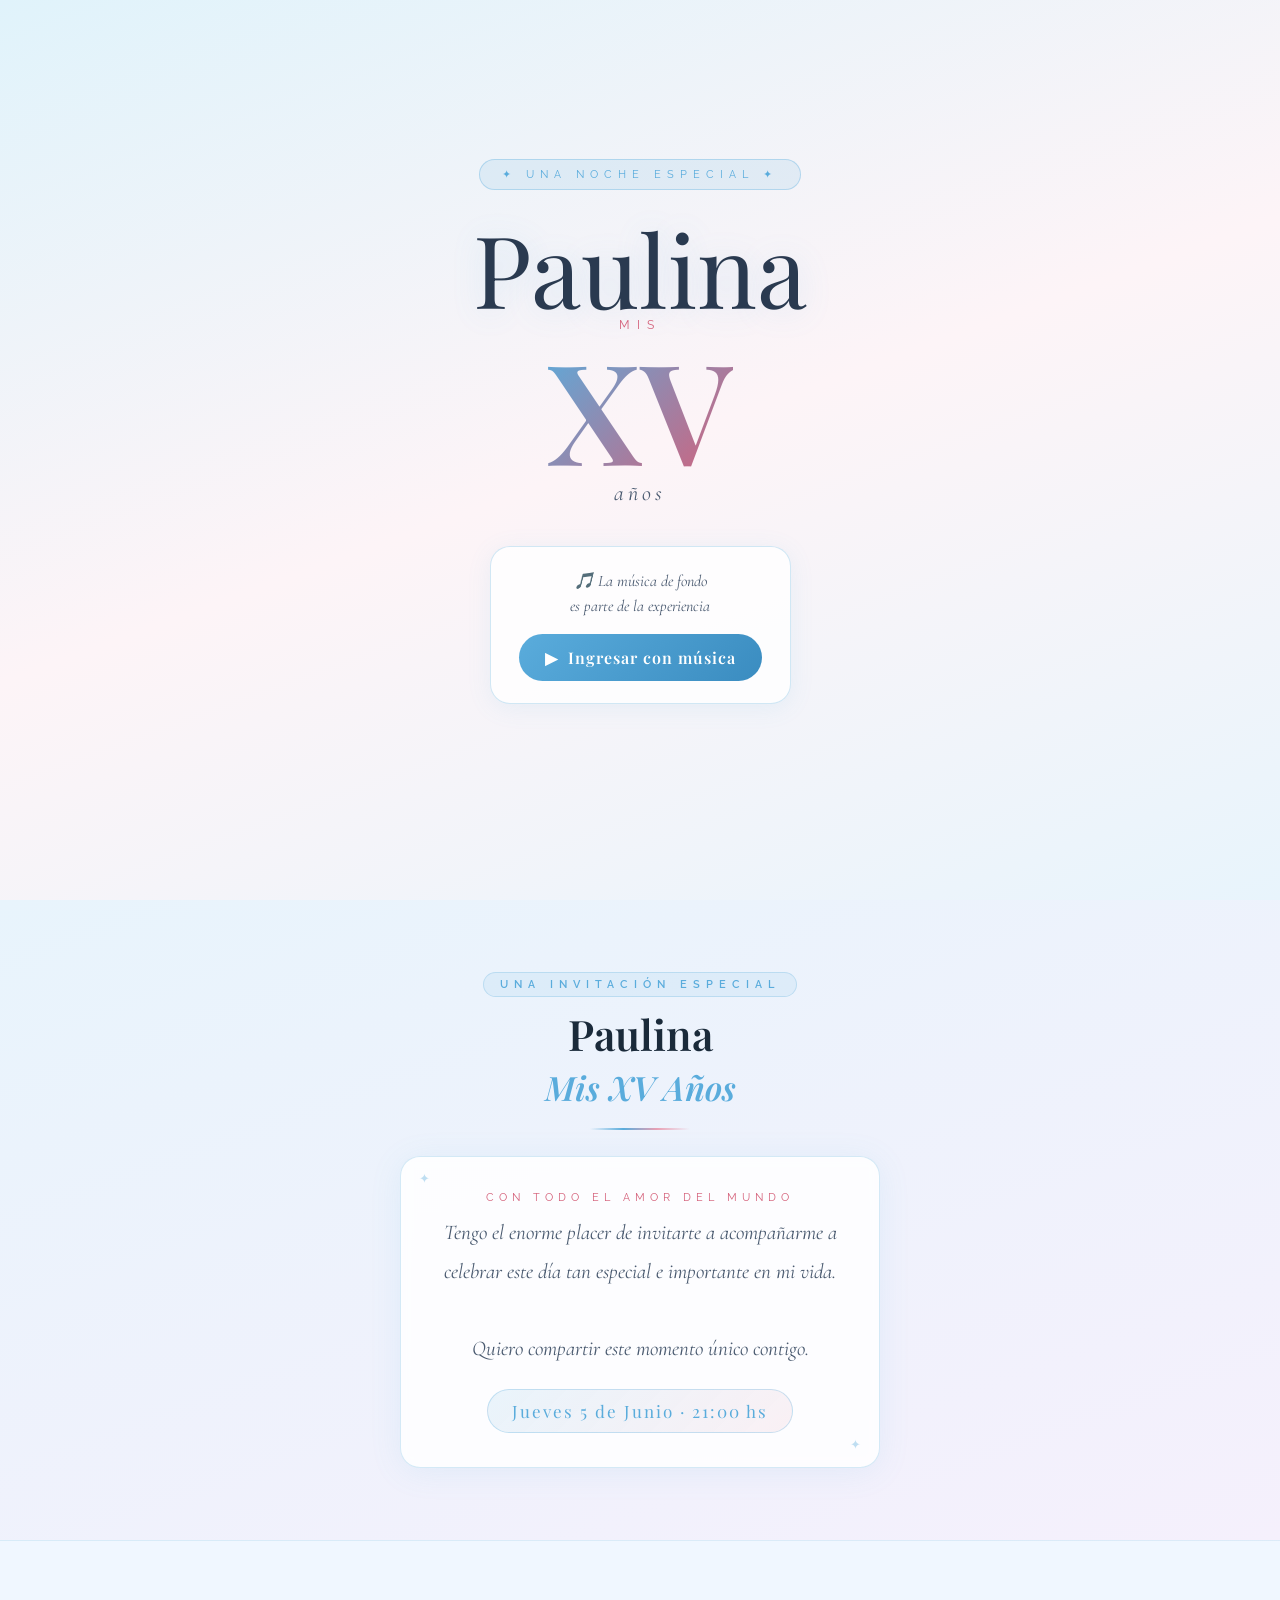
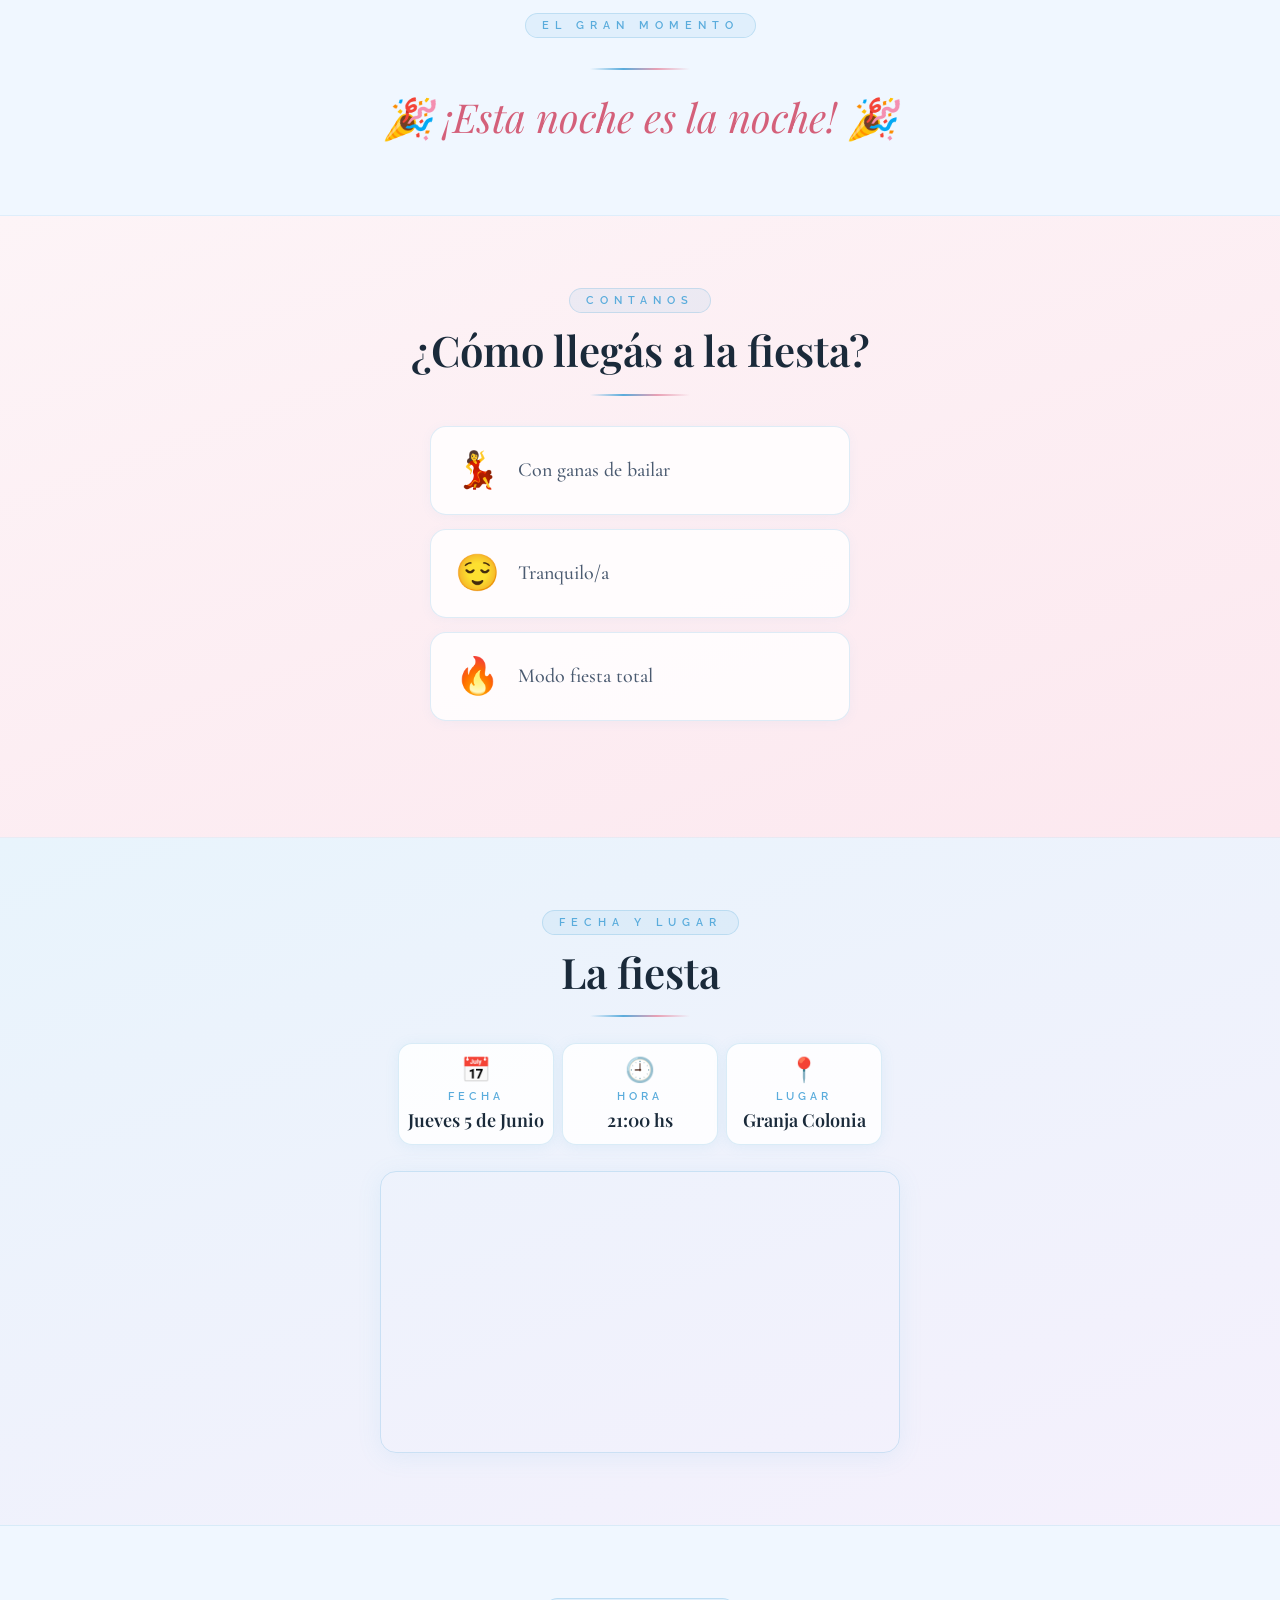
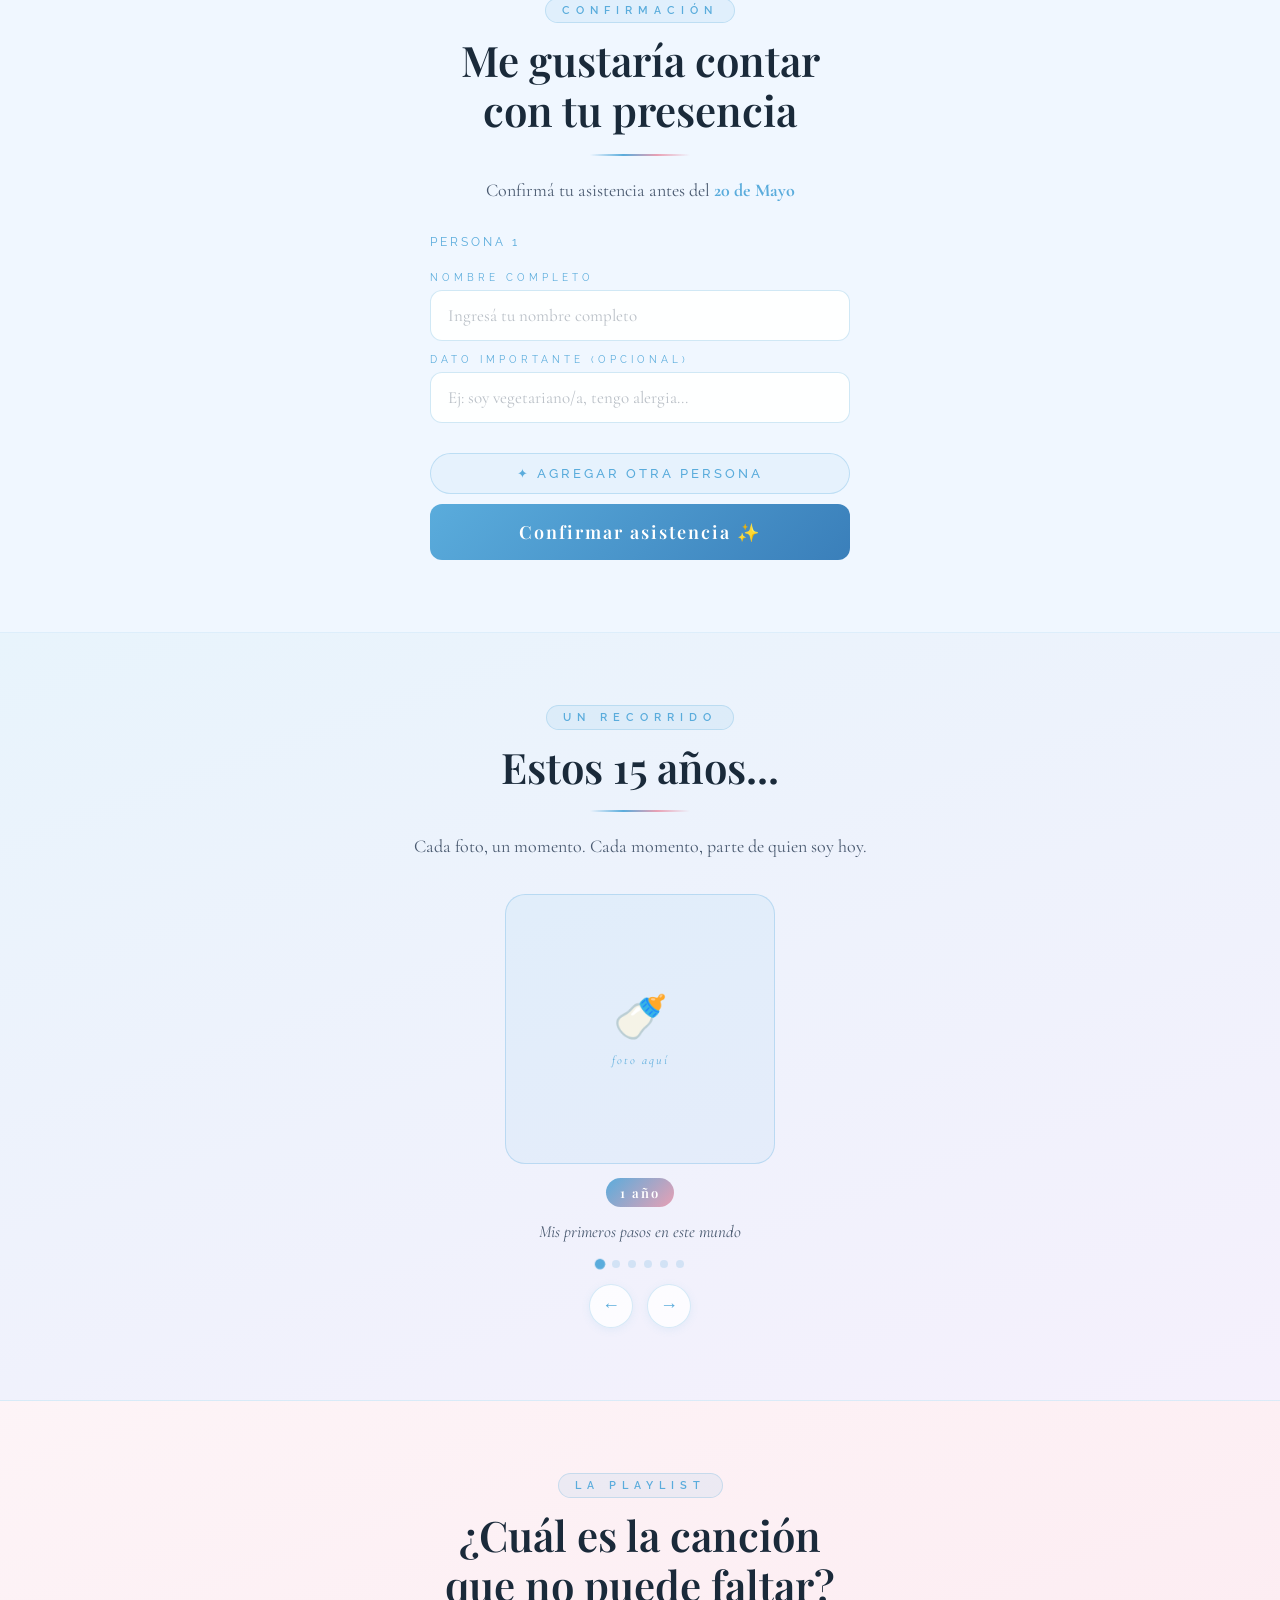
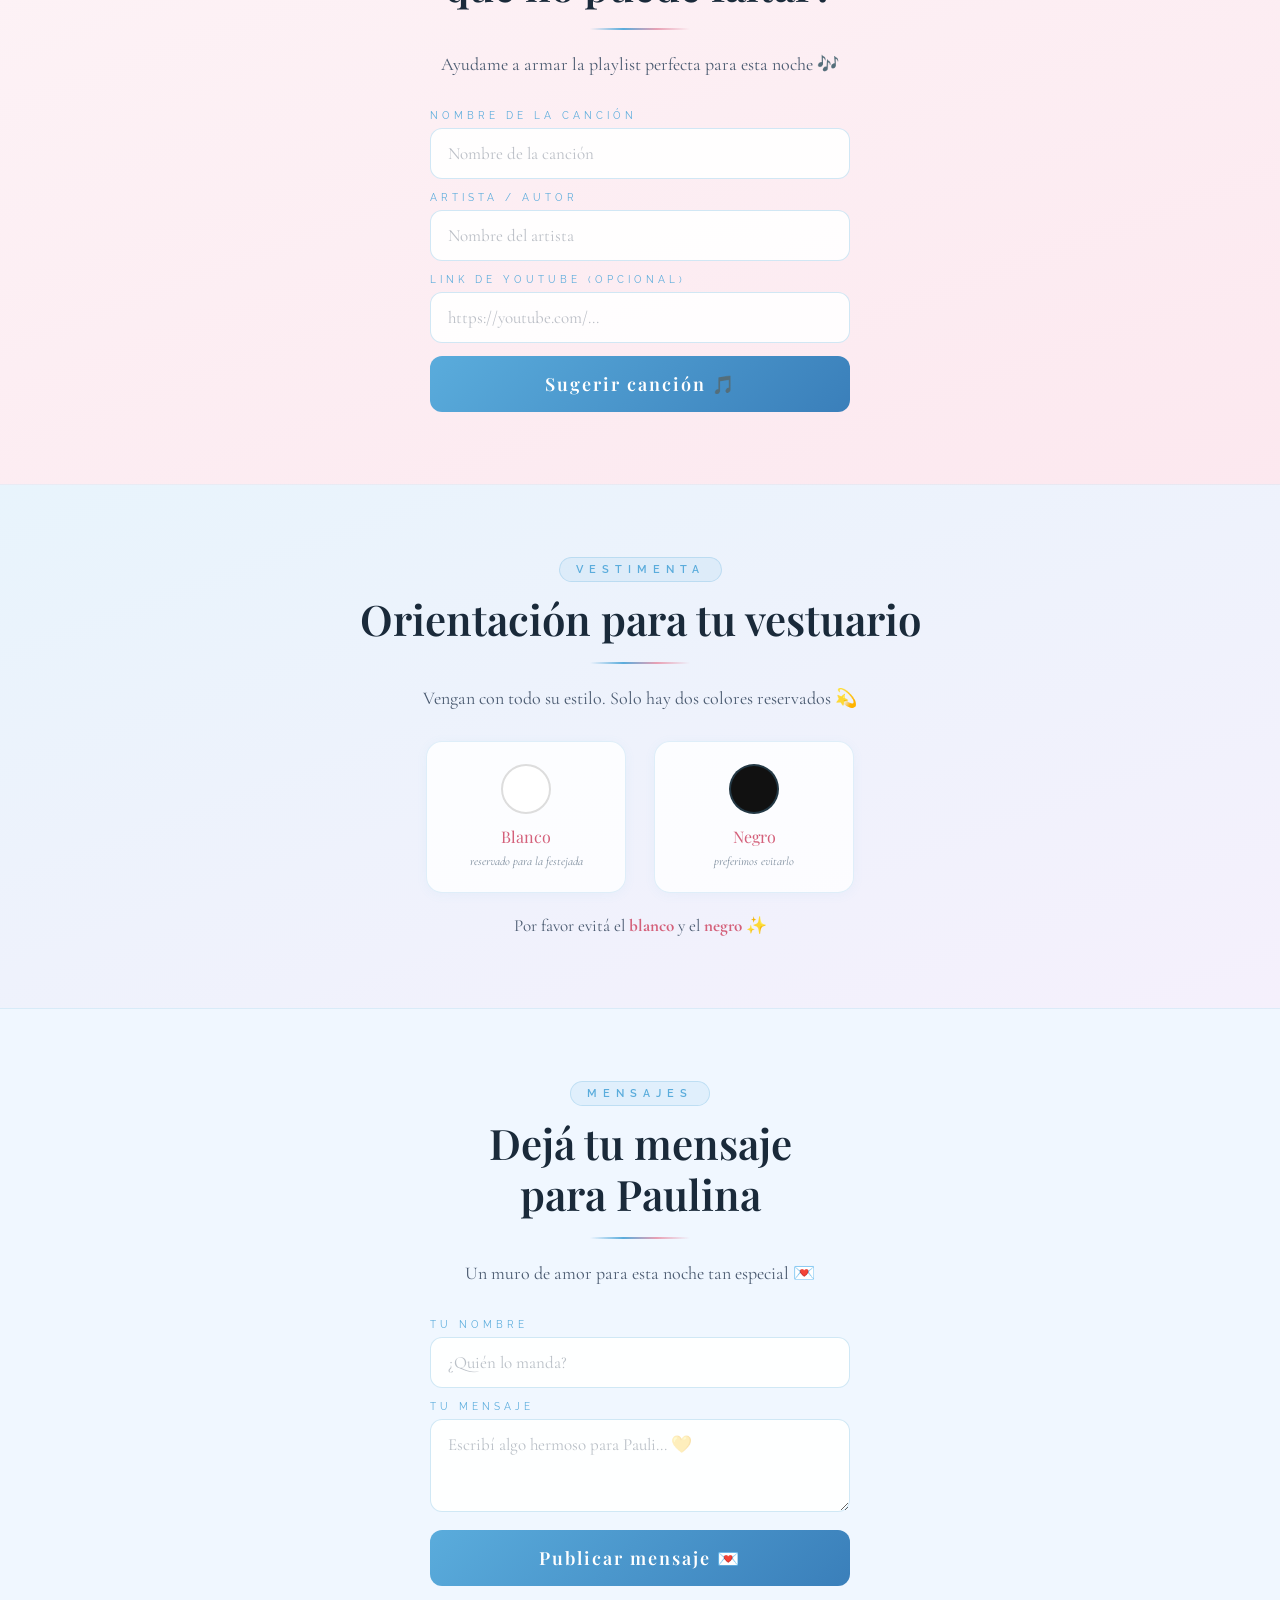
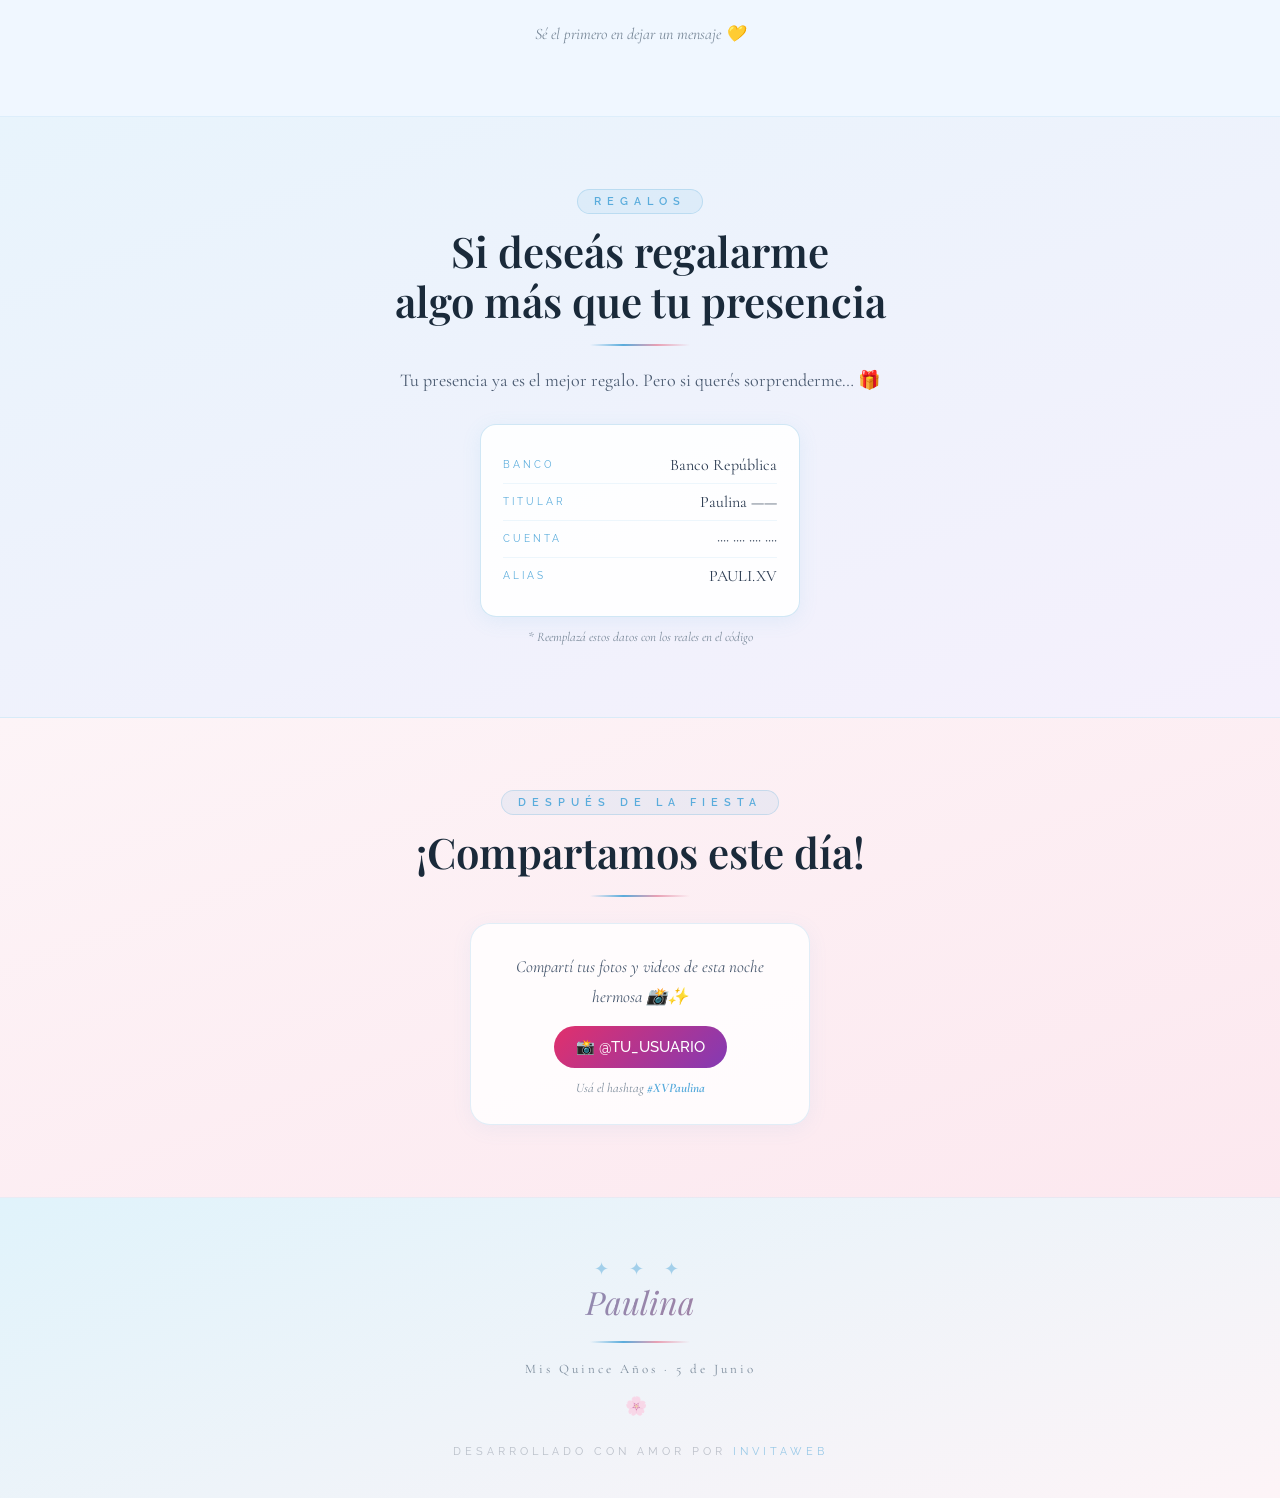
==== commit 7c72a5d2: "Update index.html" ====
--- a/index.html
+++ b/index.html
@@ -114,18 +114,17 @@
 </div>
 <div style="max-width:420px;margin:12px auto 0;display:flex;gap:10px;flex-direction:column;">
 <button class="btn-add-person" id="btn-add-person" onclick="addRSVPPerson()">✦ Agregar otra persona</button>
-<button class="btn-gold" id="rsvp-btn" onclick="submitRSVP()">Confirmar asistencia ✨</button>
+<div style="position:relative;">
+  <div class="party-burst" id="party-burst"></div>
+  <button class="btn-gold" id="rsvp-btn" onclick="submitRSVP()">Confirmar asistencia ✨</button>
+</div>
 <p class="sheet-loading" id="rsvp-loading">Enviando...</p>
 </div>
 </div>
-<div class="success-box" id="rsvp-success">
-  <div class="party-burst" id="party-burst"></div>
-  <div class="rsvp-success-content">
-    <div class="rsvp-success-emoji">🎉</div>
-    <p class="rsvp-success-headline">¡uuu confirmé bien ahií!</p>
-    <p class="success-msg" id="rsvp-thanks-msg"></p>
-    <button class="btn-add-more" onclick="showAddMore()">¿Olvidaste a alguien? Agregar más →</button>
-  </div>
+<div class="success-box" id="rsvp-success" style="position:relative;overflow:visible;">
+  <span class="success-icon">🌸</span>
+  <p class="success-msg" id="rsvp-thanks-msg"></p>
+  <button class="btn-add-more" onclick="showAddMore()">¿Olvidaste a alguien? Agregar más →</button>
 </div>
 <div id="rsvp-add-more" style="display:none;max-width:420px;margin:20px auto 0;">
   <div id="rsvp-extra-container"></div>
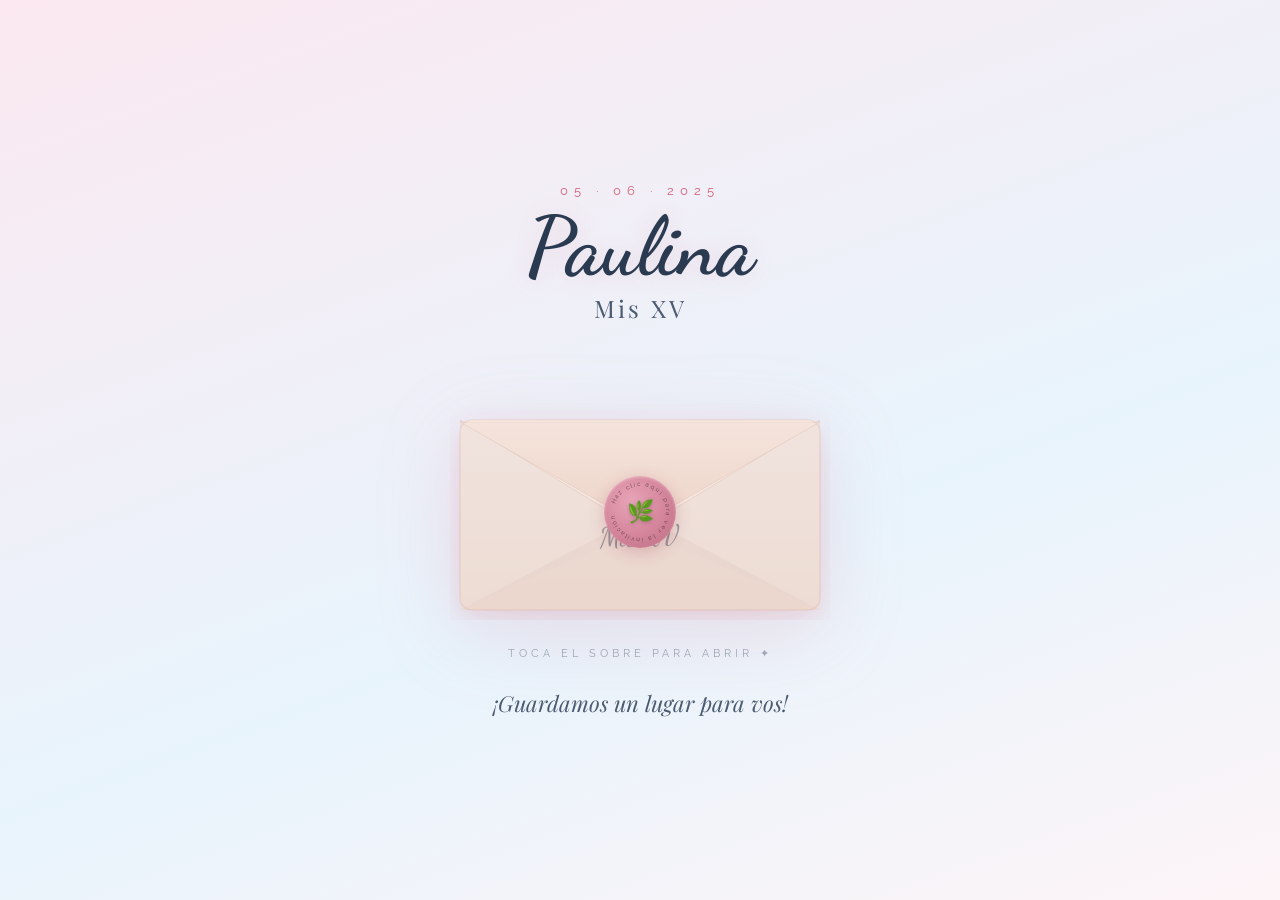
==== commit 00828e6f: "Rename entrada.html to index.html" ====
--- a/index.html
+++ b/index.html
@@ -1,612 +1,291 @@
-<!DOCTYPE html>
-
-<html lang="es">
-<head>
-<meta charset="utf-8"/>
-<meta content="width=device-width, initial-scale=1.0" name="viewport"/>
-<title>Mis XV – Paulina</title>
-<meta content="Mis XV – Paulina 🌸" property="og:title"/>
-<meta content="¡Estás invitado/a a mis XV años! Jueves 5 de Junio · 21:00 hs · Granja Colonia" property="og:description"/>
-<link href="https://fonts.googleapis.com" rel="preconnect"/>
-<link href="https://fonts.googleapis.com/css2?family=Playfair+Display:ital,wght@0,400;0,600;1,400;1,600&amp;family=Cormorant+Garamond:ital,wght@0,300;0,400;0,500;1,300;1,400&amp;family=Raleway:wght@300;400;500&amp;display=swap" rel="stylesheet"/>
-
-<link href="styles.css" rel="stylesheet"/></head>
-<body>
-<div id="petals"></div>
-<audio id="bg-audio" loop="">
-<source src="https://www.dropbox.com/scl/fi/ehjotuprtsx8vl22t01s5/Ed-Sheeran-Perfect.mp3?rlkey=2dh03h3hcytiv7m80mpddvq2r&amp;raw=1" type="audio/mpeg"/>
-</audio>
-<!-- ═══ HERO ═══ -->
-<section id="hero">
-<div id="hero-bg-photo"></div>
-<div class="hero-badge">✦ una noche especial ✦</div>
-<h1 class="hero-name">Paulina</h1>
-<p class="hero-pre">Mis</p>
-<div class="hero-xv">XV</div>
-<p class="hero-anos">años</p>
-<div class="music-btn-wrap">
-<div class="music-card">
-<p style="text-align:center;">🎵 La música de fondo<br/>es parte de la experiencia</p>
-<button class="btn-music" id="musicBtn" onclick="toggleMusic()">
-<span id="musicIcon">▶</span>
-<span id="musicLabel">Ingresar con música</span>
-</button>
-<div class="audio-playing" id="audioAnim">
-<div class="bar-anim" style="animation-delay:0s;height:5px;"></div>
-<div class="bar-anim" style="animation-delay:.12s;height:9px;"></div>
-<div class="bar-anim" style="animation-delay:.24s;height:13px;"></div>
-<div class="bar-anim" style="animation-delay:.12s;height:9px;"></div>
-<div class="bar-anim" style="animation-delay:0s;height:5px;"></div>
-<span style="margin-left:8px;">Perfect · Ed Sheeran</span>
-</div>
-</div>
-</div>
-</section>
-<!-- ═══ INVITACIÓN ═══ -->
-<section class="section s-dark" id="invitacion">
-<span class="sec-tag">una invitación especial</span>
-<h2 class="sec-title">Paulina<br/><em style="font-size:.8em;color:var(--sky);">Mis XV Años</em></h2>
-<div class="gold-line"></div>
-<div class="invite-card">
-<p class="invite-who">Con todo el amor del mundo</p>
-<p class="invite-text">Tengo el enorme placer de invitarte a acompañarme a celebrar este día tan especial e importante en mi vida.<br/><br/>Quiero compartir este momento único contigo.</p>
-<div class="invite-date">Jueves 5 de Junio · 21:00 hs</div>
-</div>
-</section>
-<!-- ═══ COUNTDOWN ═══ -->
-<section class="section" id="countdown-section">
-<span class="sec-tag">el gran momento</span>
-<h2 class="sec-title" id="countdownTitle">Faltan...</h2>
-<div class="gold-line"></div>
-<div class="countdown-grid" id="countdownGrid">
-<div class="count-box"><span class="count-num" id="cd-days">--</span><span class="count-label">Días</span></div>
-<div class="count-box"><span class="count-num" id="cd-hours">--</span><span class="count-label">Horas</span></div>
-<div class="count-box"><span class="count-num" id="cd-mins">--</span><span class="count-label">Min</span></div>
-<div class="count-box"><span class="count-num" id="cd-secs">--</span><span class="count-label">Seg</span></div>
-</div>
-<div id="event-arrived">🎉 ¡Esta noche es la noche! 🎉</div>
-</section>
-<!-- ═══ MOOD ═══ -->
-<section class="section s-rose">
-<span class="sec-tag">contanos</span>
-<h2 class="sec-title">¿Cómo llegás a la fiesta?</h2>
-<div class="gold-line"></div>
-<div class="mood-grid mood-grid-vertical">
-<button class="mood-btn mood-btn-centered" onclick="selectMood(this,'¡Así me gusta! ¡Con toda la energía! 💃')">
-<span class="mood-icon">💃</span><span class="mood-label">Con ganas de bailar</span>
-</button>
-<button class="mood-btn mood-btn-centered" onclick="selectMood(this,'Perfecto, también hay lugar para descansar 😌')">
-<span class="mood-icon">😌</span><span class="mood-label">Tranquilo/a</span>
-</button>
-<button class="mood-btn mood-btn-centered" onclick="selectMood(this,'¡¡MODO BESTIA ACTIVADO!! 🔥🎉')">
-<span class="mood-icon">🔥</span><span class="mood-label">Modo fiesta total</span>
-</button>
-</div>
-<p id="mood-response"></p>
-</section>
-<!-- ═══ LUGAR ═══ -->
-<section class="section s-dark">
-<span class="sec-tag">fecha y lugar</span>
-<h2 class="sec-title">La fiesta</h2>
-<div class="gold-line"></div>
-<div class="lugar-info">
-<div class="lugar-detail"><span class="ld-icon">📅</span><span class="ld-label">Fecha</span><span class="ld-val">Jueves 5 de Junio</span></div>
-<div class="lugar-detail"><span class="ld-icon">🕘</span><span class="ld-label">Hora</span><span class="ld-val">21:00 hs</span></div>
-<div class="lugar-detail"><span class="ld-icon">📍</span><span class="ld-label">Lugar</span><span class="ld-val">Granja Colonia</span></div>
-</div>
-<div class="map-wrap">
-<iframe allowfullscreen="" height="280" loading="lazy" referrerpolicy="no-referrer-when-downgrade" src="https://www.google.com/maps/embed?pb=!1m18!1m12!1m3!1d3290.685437477045!2d-57.740736999999996!3d-34.4347445!2m3!1f0!2f0!3f0!3m2!1i1024!2i768!4f13.1!3m3!1m2!1s0x95a30c7c1a34ffbd%3A0x6a4ad1bd16b728e4!2sGranja%20Colonia!5e0!3m2!1ses-419!2suy!4v1768006159809!5m2!1ses-419!2suy" style="border:0;display:block;" width="100%"></iframe>
-</div>
-</section>
-<!-- ═══ RSVP ═══ -->
-<section class="section">
-<span class="sec-tag">confirmación</span>
-<h2 class="sec-title">Me gustaría contar<br/>con tu presencia</h2>
-<div class="gold-line"></div>
-<p class="sec-body">Confirmá tu asistencia antes del <strong style="color:var(--sky)">20 de Mayo</strong></p>
-<div id="rsvp-wrap">
-<div id="rsvp-forms-container">
-<div class="rsvp-form rsvp-person-form" id="rsvp-form-0">
-<p class="rsvp-person-label">Persona 1</p>
-<div><label class="field-label">Nombre completo</label><input class="rsvp-input rsvp-name-input" placeholder="Ingresá tu nombre completo" type="text"/></div>
-<div><label class="field-label">Dato importante (opcional)</label><input class="rsvp-input rsvp-dato-input" placeholder="Ej: soy vegetariano/a, tengo alergia..." type="text"/></div>
-</div>
-</div>
-<div style="max-width:420px;margin:12px auto 0;display:flex;gap:10px;flex-direction:column;">
-<button class="btn-add-person" id="btn-add-person" onclick="addRSVPPerson()">✦ Agregar otra persona</button>
-<div style="position:relative;">
-  <div class="party-burst" id="party-burst"></div>
-  <button class="btn-gold" id="rsvp-btn" onclick="submitRSVP()">Confirmar asistencia ✨</button>
-</div>
-<p class="sheet-loading" id="rsvp-loading">Enviando...</p>
-</div>
-</div>
-<div class="success-box" id="rsvp-success" style="position:relative;overflow:visible;">
-  <span class="success-icon">🌸</span>
-  <p class="success-msg" id="rsvp-thanks-msg"></p>
-  <button class="btn-add-more" onclick="showAddMore()">¿Olvidaste a alguien? Agregar más →</button>
-</div>
-<div id="rsvp-add-more" style="display:none;max-width:420px;margin:20px auto 0;">
-  <div id="rsvp-extra-container"></div>
-  <div style="display:flex;gap:10px;flex-direction:column;margin-top:10px;">
-    <button class="btn-add-person" onclick="addExtraPerson()">✦ Agregar otra persona</button>
-    <button class="btn-gold" id="rsvp-extra-btn" onclick="submitExtra()">Confirmar ✨</button>
-    <p class="sheet-loading" id="rsvp-extra-loading">Enviando...</p>
-  </div>
-</div>
-</section>
-<!-- ═══ SLIDESHOW ═══ -->
-<section class="section s-dark" id="slideshow-section">
-<span class="sec-tag">un recorrido</span>
-<h2 class="sec-title">Estos 15 años...</h2>
-<div class="gold-line"></div>
-<p class="sec-body">Cada foto, un momento. Cada momento, parte de quien soy hoy.</p>
-<div class="slides-wrap">
-<div class="slide active">
-<div class="slide-photo"><div class="slide-photo-placeholder">🍼<span>foto aquí</span></div></div>
-<div class="slide-year-tag">1 año</div><p class="slide-caption">Mis primeros pasos en este mundo</p>
-</div>
-<div class="slide">
-<div class="slide-photo"><div class="slide-photo-placeholder">🎠<span>foto aquí</span></div></div>
-<div class="slide-year-tag">4 años</div><p class="slide-caption">La infancia más feliz</p>
-</div>
-<div class="slide">
-<div class="slide-photo"><div class="slide-photo-placeholder">🎒<span>foto aquí</span></div></div>
-<div class="slide-year-tag">7 años</div><p class="slide-caption">Empezando la escuela con todo</p>
-</div>
-<div class="slide">
-<div class="slide-photo"><div class="slide-photo-placeholder">⭐<span>foto aquí</span></div></div>
-<div class="slide-year-tag">10 años</div><p class="slide-caption">Creciendo y brillando</p>
-</div>
-<div class="slide">
-<div class="slide-photo"><div class="slide-photo-placeholder">💫<span>foto aquí</span></div></div>
-<div class="slide-year-tag">13 años</div><p class="slide-caption">Encontrando mi camino</p>
-</div>
-<div class="slide">
-<div class="slide-photo" style="background:rgba(212,170,90,.15);border-color:var(--gold);display:flex;align-items:center;justify-content:center;">
-<span style="font-family:'Playfair Display',serif;font-size:52px;color:var(--gold);">XV</span>
-</div>
-<div class="slide-year-tag" style="background:var(--rose);color:#fff;">¡Hoy! ✨</div>
-<p class="slide-caption">La noche más especial de mi vida</p>
-</div>
-</div>
-<div class="slide-dots" id="slideDots"></div>
-<div class="slide-nav">
-<button onclick="changeSlide(-1)">←</button>
-<button onclick="changeSlide(1)">→</button>
-</div>
-</section>
-<!-- ═══ CANCIÓN ═══ -->
-<section class="section s-rose">
-<span class="sec-tag">la playlist</span>
-<h2 class="sec-title">¿Cuál es la canción<br/>que no puede faltar?</h2>
-<div class="gold-line"></div>
-<p class="sec-body">Ayudame a armar la playlist perfecta para esta noche 🎶</p>
-<div id="cancion-wrap">
-<div class="cancion-form">
-<div><label class="field-label">Nombre de la canción</label><input class="rsvp-input" id="song-name" placeholder="Nombre de la canción" type="text"/></div>
-<div><label class="field-label">Artista / Autor</label><input class="rsvp-input" id="song-artist" placeholder="Nombre del artista" type="text"/></div>
-<div><label class="field-label">Link de YouTube (opcional)</label><input class="rsvp-input" id="song-yt" placeholder="https://youtube.com/..." type="url"/></div>
-<button class="btn-gold" id="song-btn" onclick="submitSong()">Sugerir canción 🎵</button>
-<p class="sheet-loading" id="song-loading">Enviando...</p>
-</div>
-</div>
-<div class="success-box" id="song-success">
-  <div class="music-burst" id="music-burst"></div>
-  <div class="song-success-content">
-    <div class="vinyl-spin">🎵</div>
-    <p class="song-success-headline">¡Ya suena en la lista!</p>
-    <p class="success-msg">Tu canción está en la playlist. ¡Esta noche va a sonar con todo! 🔥</p>
-  </div>
-</div>
-</section>
-<!-- ═══ DRESS CODE ═══ -->
-<section class="section s-dark">
-<span class="sec-tag">vestimenta</span>
-<h2 class="sec-title">Orientación para tu vestuario</h2>
-<div class="gold-line"></div>
-<p class="sec-body">Vengan con todo su estilo. Solo hay dos colores reservados 💫</p>
-<div class="dress-grid" style="justify-content:center;gap:28px;">
-<div class="dress-card">
-  <div class="dress-swatch" style="background:#ffffff;border:2px solid #ddd;"></div>
-  <span class="dress-name" style="color:var(--rose);">Blanco</span>
-  <span class="dress-hint">reservado para la festejada</span>
-</div>
-<div class="dress-card">
-  <div class="dress-swatch" style="background:#111111;"></div>
-  <span class="dress-name" style="color:var(--rose);">Negro</span>
-  <span class="dress-hint">preferimos evitarlo</span>
-</div>
-</div>
-<p class="dress-avoid" style="margin-top:22px;font-size:17px;">Por favor evitá el <strong>blanco</strong> y el <strong>negro</strong> ✨</p>
-</section>
-<!-- ═══ MURO MENSAJES ═══ -->
-<section class="section">
-<span class="sec-tag">mensajes</span>
-<h2 class="sec-title">Dejá tu mensaje<br/>para Paulina</h2>
-<div class="gold-line"></div>
-<p class="sec-body" style="margin-bottom:26px;">Un muro de amor para esta noche tan especial 💌</p>
-<div class="wall-form">
-<div><label class="field-label">Tu nombre</label><input class="rsvp-input" id="msg-author" placeholder="¿Quién lo manda?" type="text"/></div>
-<div><label class="field-label">Tu mensaje</label><textarea class="rsvp-input" id="msg-text" placeholder="Escribí algo hermoso para Pauli... 💛" rows="3"></textarea></div>
-<button class="btn-gold" id="msg-btn" onclick="submitMessage()">Publicar mensaje 💌</button>
-<p class="sheet-loading" id="msg-loading">Enviando...</p>
-</div>
-<div class="messages-grid" id="messages-grid"></div>
-<p id="no-msgs" style="font-style:italic;color:var(--text3);margin-top:14px;font-size:16px;">Sé el primero en dejar un mensaje 💛</p>
-<div id="load-more-wrap" style="display:none;margin-top:18px;">
-<button class="btn-load-more" id="load-more-btn" onclick="showMoreMessages()">Ver más mensajes 💌</button>
-</div>
-</section>
-<!-- ═══ REGALOS ═══ -->
-<section class="section s-dark">
-<span class="sec-tag">regalos</span>
-<h2 class="sec-title">Si deseás regalarme<br/>algo más que tu presencia</h2>
-<div class="gold-line"></div>
-<p class="sec-body">Tu presencia ya es el mejor regalo. Pero si querés sorprenderme… 🎁</p>
-<div class="cuenta-card" style="margin-top:26px;">
-<div class="cuenta-row"><span class="cuenta-key">Banco</span><span class="cuenta-val">Banco República</span></div>
-<div class="cuenta-row"><span class="cuenta-key">Titular</span><span class="cuenta-val">Paulina ——</span></div>
-<div class="cuenta-row"><span class="cuenta-key">Cuenta</span><span class="cuenta-val">···· ···· ···· ····</span></div>
-<div class="cuenta-row"><span class="cuenta-key">Alias</span><span class="cuenta-val">PAULI.XV</span></div>
-</div>
-<p style="margin-top:12px;font-style:italic;font-size:13px;color:var(--text3);">* Reemplazá estos datos con los reales en el código</p>
-</section>
-<!-- ═══ COMPARTIR ═══ -->
-<section class="section s-rose">
-<span class="sec-tag">después de la fiesta</span>
-<h2 class="sec-title">¡Compartamos este día!</h2>
-<div class="gold-line"></div>
-<div class="compartir-card">
-<p style="font-size:17px;line-height:1.75;color:var(--text2);font-style:italic;">Compartí tus fotos y videos de esta noche hermosa 📸✨</p>
-<a class="ig-link" href="https://instagram.com/TU_USUARIO" target="_blank">📸 @TU_USUARIO</a>
-<p style="margin-top:12px;font-size:13px;color:var(--text3);font-style:italic;">Usá el hashtag <strong style="color:var(--sky)">#XVPaulina</strong></p>
-</div>
-</section>
-<!-- ═══ FOOTER ═══ -->
-<footer>
-<div class="ornament">✦ ✦ ✦</div>
-<p class="footer-name">Paulina</p>
-<div class="gold-line"></div>
-<p class="footer-sub">Mis Quince Años · 5 de Junio</p>
-<div class="ornament" style="margin-top:18px;">🌸</div>
-<p class="footer-dev">Desarrollado con amor por <a href="https://instagram.com/invitaweb" target="_blank">InvitaWeb</a></p>
-</footer>
-<script>
-const RSVP_URL   = 'https://script.google.com/macros/s/AKfycby2bw_PEi1w4SXfk_TTuOe9Qt4-QoPeKziPu39IPRhcY4eWBf8t-KB4WMZ339tUosrSmA/exec';
-const SONG_URL   = 'https://script.google.com/macros/s/AKfycbwihVxnTMyxjVmnY-t0No33_3AevM8NCIVOHHYjIyl0JQ2nB4KIGzhMf7et7EvwhIkz/exec';
-const WALL_URL   = 'https://script.google.com/macros/s/AKfycbxCaXE3C5wKMLF_wX_gRmzpaJHUsHrGMh-nxW_STA-od3k9UpepJ0_OFmLWIS_dCV-lzw/exec';
-
-/* PÉTALOS */
-(function(){
-  const c=document.getElementById('petals');
-  const cols=['#a8d8f0','#e8a0b4','#5aacdc','#f0c8d8','#90ccee','#d4607a','#b8e0f4'];
-  for(let i=0;i<30;i++){
-    const p=document.createElement('div'); p.className='petal';
-    const s=7+Math.random()*10;
-    p.style.cssText=['left:'+(Math.random()*100)+'vw','width:'+s+'px','height:'+(s*1.4)+'px',
-      'background:'+cols[Math.floor(Math.random()*cols.length)],
-      'animation-duration:'+(4+Math.random()*7)+'s',
-      'animation-delay:'+(Math.random()*10)+'s',
-      'border-radius:'+(48+Math.random()*20)+'% '+(38+Math.random()*20)+'% '+(52+Math.random()*18)+'% '+(34+Math.random()*18)+'%'
-    ].join(';');
-    c.appendChild(p);
-  }
-})();
-
-/* SPARKLES */
-(function(){
-  const h=document.getElementById('hero');
-  for(let i=0;i<18;i++){
-    const s=document.createElement('div'); s.className='hero-sparkle';
-    s.style.cssText=['left:'+(10+Math.random()*80)+'%','top:'+(10+Math.random()*80)+'%',
-      'width:'+(1+Math.random()*2.5)+'px','height:'+(1+Math.random()*2.5)+'px',
-      'animation-duration:'+(2+Math.random()*4)+'s','animation-delay:'+(Math.random()*4)+'s'
-    ].join(';');
-    h.appendChild(s);
-  }
-})();
-
-/* MÚSICA */
-let playing=false;
-function toggleMusic(){
-  const a=document.getElementById('bg-audio');
-  const icon=document.getElementById('musicIcon');
-  const lbl=document.getElementById('musicLabel');
-  const anim=document.getElementById('audioAnim');
-  const floatBtn=document.getElementById('music-float');
-  const pauseSvg=document.getElementById('float-pause-svg');
-  const playSvg=document.getElementById('float-play-svg');
-  if(!playing){
-    a.play().catch(()=>{});
-    icon.textContent='⏸'; lbl.textContent='Pausar música';
-    anim.classList.add('show');
-    floatBtn.style.display='flex';
-    if(pauseSvg){pauseSvg.style.display='block'; playSvg.style.display='none';}
-    playing=true;
-  }else{
-    a.pause();
-    icon.textContent='▶'; lbl.textContent='Reanudar música';
-    anim.classList.remove('show');
-    floatBtn.style.display='flex';
-    if(pauseSvg){pauseSvg.style.display='none'; playSvg.style.display='block';}
-    playing=false;
-  }
-}
-
-/* COUNTDOWN */
-(function(){
-  const target=new Date('2026-06-05T21:00:00');
-  const grid=document.getElementById('countdownGrid');
-  const arrived=document.getElementById('event-arrived');
-  const title=document.getElementById('countdownTitle');
-  function tick(){
-    const diff=target-Date.now();
-    if(diff<=0){grid.style.display='none';arrived.style.display='block';title.style.display='none';return;}
-    document.getElementById('cd-days').textContent=Math.floor(diff/86400000);
-    document.getElementById('cd-hours').textContent=Math.floor((diff%86400000)/3600000);
-    document.getElementById('cd-mins').textContent=Math.floor((diff%3600000)/60000);
-    document.getElementById('cd-secs').textContent=Math.floor((diff%60000)/1000);
-  }
-  tick(); setInterval(tick,1000);
-})();
-
-/* MOOD */
-function selectMood(btn,msg){
-  document.querySelectorAll('.mood-btn').forEach(b=>b.classList.remove('selected'));
-  btn.classList.add('selected');
-  const r=document.getElementById('mood-response');
-  r.style.opacity=0;
-  setTimeout(()=>{r.textContent=msg;r.style.opacity=1;},200);
-}
-
-/* SLIDESHOW */
-(function(){
-  const slides=document.querySelectorAll('.slide');
-  const dotsEl=document.getElementById('slideDots');
-  let current=0, timer;
-  slides.forEach((_,i)=>{
-    const d=document.createElement('button'); d.className='sdot'+(i===0?' active':'');
-    d.onclick=()=>goTo(i); dotsEl.appendChild(d);
-  });
-  function goTo(n){
-    slides[current].classList.remove('active'); dotsEl.children[current].classList.remove('active');
-    current=(n+slides.length)%slides.length;
-    slides[current].classList.add('active'); dotsEl.children[current].classList.add('active');
-    resetTimer();
-  }
-  function resetTimer(){clearInterval(timer); timer=setInterval(()=>goTo(current+1),4000);}
-  resetTimer();
-  window.changeSlide=n=>goTo(current+n);
-})();
-
-/* UTIL FETCH A SHEETS */
-async function sendToSheet(url, data, btnId, loadingId){
-  const btn=document.getElementById(btnId);
-  const loading=document.getElementById(loadingId);
-  btn.disabled=true; loading.classList.add('show');
-  try{
-    // Sin Content-Type header: evita preflight CORS con Google Apps Script
-    await fetch(url,{method:'POST',body:JSON.stringify(data)});
-  }catch(e){console.warn('Sheet error',e);}
-  loading.classList.remove('show');
-}
-
-/* RSVP */
-let rsvpPersonCount = 1;
-function addRSVPPerson(){
-  const container = document.getElementById('rsvp-forms-container');
-  const idx = rsvpPersonCount;
-  const div = document.createElement('div');
-  div.className = 'rsvp-form rsvp-person-form';
-  div.id = 'rsvp-form-'+idx;
-  div.innerHTML = `
-    <p class="rsvp-person-label">Persona ${idx+1} <button onclick="removeRSVPPerson(${idx})" class="btn-remove-person">✕ quitar</button></p>
-    <div><label class="field-label">Nombre completo</label><input class="rsvp-input rsvp-name-input" placeholder="Nombre completo" type="text"/></div>
-    <div><label class="field-label">Dato importante (opcional)</label><input class="rsvp-input rsvp-dato-input" placeholder="Ej: soy vegetariano/a, tiene alergia..." type="text"/></div>
-  `;
-  container.appendChild(div);
-  rsvpPersonCount++;
-}
-function removeRSVPPerson(idx){
-  const el = document.getElementById('rsvp-form-'+idx);
-  if(el) el.remove();
-}
-async function submitRSVP(){
-  const forms = document.querySelectorAll('.rsvp-person-form');
-  const personas = [];
-  let allValid = true;
-  forms.forEach((form,i)=>{
-    const name = form.querySelector('.rsvp-name-input').value.trim();
-    const dato = form.querySelector('.rsvp-dato-input').value.trim();
-    if(!name){ allValid=false; form.querySelector('.rsvp-name-input').focus(); }
-    else personas.push({name,dato});
-  });
-  if(!allValid){ alert('Por favor ingresá el nombre de todas las personas.'); return; }
-  const btn=document.getElementById('rsvp-btn');
-  const loading=document.getElementById('rsvp-loading');
-  btn.disabled=true; loading.classList.add('show');
-  for(const p of personas){
-    await fetch(RSVP_URL,{method:'POST',body:JSON.stringify({nombre:p.name,extra:p.dato,timestamp:new Date().toLocaleString('es-UY')})}).catch(()=>{});
-  }
-  loading.classList.remove('show');
-  document.getElementById('rsvp-wrap').style.display='none';
-  const suc=document.getElementById('rsvp-success'); suc.style.display='block';
-  const nombres = personas.map(p=>p.name).join(', ');
-  document.getElementById('rsvp-thanks-msg').textContent='¡Gracias! Asistencia confirmada para: '+nombres+'. ¡Los esperamos con todo! 🌸';
-  setTimeout(launchConfetti, 100);
-}
-
-/* CANCIÓN */
-async function submitSong(){
-  const name=document.getElementById('song-name').value.trim();
-  const artist=document.getElementById('song-artist').value.trim();
-  const yt=document.getElementById('song-yt').value.trim();
-  if(!name||!artist){alert('Por favor ingresá la canción y el artista.');return;}
-  await sendToSheet(SONG_URL,{nombre:name+' - '+artist,extra:yt,timestamp:new Date().toLocaleString('es-UY')},'song-btn','song-loading');
-  document.getElementById('cancion-wrap').style.display='none';
-  document.getElementById('song-success').style.display='block';
-  setTimeout(launchMusicNotes, 100);
-}
-
-/* MURO */
-const localMessages=[];
-
-// Cargar mensajes existentes desde Sheets al cargar la página
-(async function loadMessages(){
-  try{
-    const res = await fetch(WALL_URL);
-    const data = await res.json();
-    if(Array.isArray(data)){
-      data.forEach(row=>{
-        if(row.nombre && row.mensaje){
-          localMessages.push({author:row.nombre, text:row.mensaje, time:new Date(row.timestamp||Date.now())});
-        }
-      });
-      renderMessages();
-    }
-  }catch(e){ /* silencioso si falla */ }
-})();
-async function submitMessage(){
-  const author=document.getElementById('msg-author').value.trim();
-  const text=document.getElementById('msg-text').value.trim();
-  if(!author||!text){alert('Por favor completá tu nombre y mensaje.');return;}
-  await sendToSheet(WALL_URL,{nombre:author,mensaje:text,timestamp:new Date().toLocaleString('es-UY')},'msg-btn','msg-loading');
-  localMessages.push({author,text,time:new Date()});
-  document.getElementById('msg-author').value='';
-  document.getElementById('msg-text').value='';
-  document.getElementById('msg-btn').disabled=false;
-  renderMessages();
-}
-const MSG_PAGE = 5;
-let msgVisible = MSG_PAGE;
-function renderMessages(reset){
-  if(reset) msgVisible = MSG_PAGE;
-  const grid=document.getElementById('messages-grid');
-  const noMsg=document.getElementById('no-msgs');
-  const loadWrap=document.getElementById('load-more-wrap');
-  const sorted=[...localMessages].reverse();
-  if(sorted.length>0) noMsg.style.display='none';
-  grid.innerHTML='';
-  sorted.slice(0,msgVisible).forEach(m=>{
-    const d=document.createElement('div'); d.className='msg-card';
-    const t=m.time instanceof Date ? m.time : new Date(m.time);
-    const min=t.getMinutes().toString().padStart(2,'0');
-    d.innerHTML=`<p class="msg-author">${m.author}</p><p class="msg-text">"${m.text}"</p><p class="msg-time">${t.getHours()}:${min}</p>`;
-    grid.appendChild(d);
-  });
-  if(loadWrap) loadWrap.style.display = (sorted.length > msgVisible) ? 'block' : 'none';
-}
-function showMoreMessages(){
-  msgVisible += MSG_PAGE;
-  renderMessages();
-}
-
-/* RSVP EXTRA */
-function showAddMore(){
-  document.getElementById('rsvp-add-more').style.display='block';
-  addExtraPerson();
-  document.getElementById('rsvp-success').querySelector('.btn-add-more').style.display='none';
-}
-let extraPersonCount=0;
-function addExtraPerson(){
-  const container=document.getElementById('rsvp-extra-container');
-  const idx=extraPersonCount++;
-  const div=document.createElement('div');
-  div.className='rsvp-form rsvp-person-form'; div.id='rsvp-extra-'+idx;
-  div.innerHTML=`
-    <p class="rsvp-person-label">Persona extra ${idx+1} <button onclick="document.getElementById('rsvp-extra-${idx}').remove()" class="btn-remove-person">✕ quitar</button></p>
-    <div><label class="field-label">Nombre completo</label><input class="rsvp-input rsvp-name-input" placeholder="Nombre completo" type="text"/></div>
-    <div><label class="field-label">Dato importante (opcional)</label><input class="rsvp-input rsvp-dato-input" placeholder="Ej: soy vegetariano/a..." type="text"/></div>
-  `;
-  container.appendChild(div);
-}
-async function submitExtra(){
-  const forms=document.querySelectorAll('#rsvp-extra-container .rsvp-person-form');
-  const personas=[];
-  let allValid=true;
-  forms.forEach(form=>{
-    const name=form.querySelector('.rsvp-name-input').value.trim();
-    const dato=form.querySelector('.rsvp-dato-input').value.trim();
-    if(!name){allValid=false;}else{personas.push({name,dato});}
-  });
-  if(!allValid){alert('Por favor ingresá el nombre.');return;}
-  const btn=document.getElementById('rsvp-extra-btn');
-  const loading=document.getElementById('rsvp-extra-loading');
-  btn.disabled=true; loading.classList.add('show');
-  for(const p of personas){
-    await fetch(RSVP_URL,{method:'POST',body:JSON.stringify({nombre:p.name,extra:p.dato,timestamp:new Date().toLocaleString('es-UY')})}).catch(()=>{});
-  }
-  loading.classList.remove('show');
-  document.getElementById('rsvp-add-more').style.display='none';
-  const nombres=personas.map(p=>p.name).join(', ');
-  const msg=document.getElementById('rsvp-thanks-msg');
-  msg.textContent+=' • También confirmado: '+nombres+' 🌸';
-}
-
-/* REGALOS */
-function showRegalo(btn){
-  document.getElementById('regalo-reveal').classList.add('show');
-  btn.style.display='none';
-}
-
-/* ═══ ANIMACIÓN RSVP: confetti ═══ */
-function launchConfetti(){
-  const burst=document.getElementById('party-burst');
-  if(!burst) return;
-  burst.innerHTML='';
-  const colors=['#5aacdc','#d4607a','#e8cc88','#a8d8f0','#f0c8d8','#7ecfa0','#ffd700'];
-  for(let i=0;i<40;i++){
-    const el=document.createElement('div');
-    el.className='confetti-piece';
-    const angle=Math.random()*360;
-    const dist=80+Math.random()*140;
-    const tx=Math.cos(angle*Math.PI/180)*dist+'px';
-    const ty=Math.sin(angle*Math.PI/180)*dist+'px';
-    const rot=(Math.random()-0.5)*720+'deg';
-    el.style.cssText=`background:${colors[i%colors.length]};--tx:${tx};--ty:${ty};--rot:${rot};animation-delay:${Math.random()*.3}s;border-radius:${Math.random()>0.5?'50%':'2px'};width:${6+Math.random()*8}px;height:${6+Math.random()*8}px;`;
-    burst.appendChild(el);
-  }
-}
-
-/* ═══ ANIMACIÓN CANCIÓN: notas ═══ */
-function launchMusicNotes(){
-  const burst=document.getElementById('music-burst');
-  if(!burst) return;
-  burst.innerHTML='';
-  const notes=['🎵','🎶','🎸','🎹','🎤','✨','🎼','💫'];
-  for(let i=0;i<18;i++){
-    const el=document.createElement('div');
-    el.className='music-note';
-    const angle=Math.random()*360;
-    const dist=70+Math.random()*160;
-    const tx=Math.cos(angle*Math.PI/180)*dist+'px';
-    const ty=Math.sin(angle*Math.PI/180)*dist+'px';
-    const rot=(Math.random()-0.5)*180+'deg';
-    el.style.cssText=`--tx:${tx};--ty:${ty};--rot:${rot};animation-delay:${Math.random()*.4}s;font-size:${18+Math.random()*18}px;`;
-    el.textContent=notes[Math.floor(Math.random()*notes.length)];
-    burst.appendChild(el);
-  }
-}
-</script>
-
-<!-- MUSIC FLOAT WIDGET -->
-<button id="music-float" onclick="toggleMusic()" title="Reproducir / Pausar música"
-  style="display:none;position:fixed;bottom:22px;right:22px;z-index:1000;
-  width:54px;height:54px;border-radius:50%;border:none;cursor:pointer;
-  background:linear-gradient(135deg,var(--sky),var(--rose));
-  box-shadow:0 4px 20px rgba(90,172,220,0.4);
-  align-items:center;justify-content:center;
-  transition:transform .2s,box-shadow .2s;padding:0;">
-  <!-- PAUSE icon (dos barras) -->
-  <svg id="float-pause-svg" xmlns="http://www.w3.org/2000/svg" width="22" height="22" viewBox="0 0 24 24" fill="white" style="display:block;">
-    <rect x="5" y="4" width="4" height="16" rx="1.5"/>
-    <rect x="15" y="4" width="4" height="16" rx="1.5"/>
-  </svg>
-  <!-- PLAY icon (triángulo) -->
-  <svg id="float-play-svg" xmlns="http://www.w3.org/2000/svg" width="22" height="22" viewBox="0 0 24 24" fill="white" style="display:none;margin-left:3px;">
-    <polygon points="5,3 19,12 5,21"/>
-  </svg>
-</button>
-</body>
-</html>
+<!DOCTYPE html>
+<html lang="es">
+<head>
+<meta charset="utf-8"/>
+<meta content="width=device-width, initial-scale=1.0" name="viewport"/>
+<title>Paulina · Mis XV</title>
+<link href="https://fonts.googleapis.com/css2?family=Playfair+Display:ital,wght@0,400;0,600;1,400;1,600&family=Cormorant+Garamond:ital,wght@0,300;0,400;1,400&family=Raleway:wght@300;400;500&family=Dancing+Script:wght@600;700&display=swap" rel="stylesheet"/>
+<style>
+*,*::before,*::after{box-sizing:border-box;margin:0;padding:0;}
+html,body{height:100%;overflow:hidden;}
+
+:root{
+  --rose:#d4607a;--rose-light:#e8a0b4;--rose-pale:#fce8ef;
+  --sky:#5aacdc;--sky-light:#a8d8f0;
+  --cream:#fff8f4;--text:#2a3a50;--text2:#4a5a70;
+  --envelope:#f7ede6;--envelope-dark:#f0ddd2;--seal:#d4849a;
+}
+
+body{
+  background:linear-gradient(160deg,#fbe8f0 0%,#e8f4fc 60%,#fdf4f7 100%);
+  font-family:'Cormorant Garamond',serif;
+  display:flex;flex-direction:column;align-items:center;
+  justify-content:center;min-height:100vh;
+  position:relative;overflow:hidden;
+}
+
+/* ── PÉTALOS ── */
+#petals{position:fixed;inset:0;pointer-events:none;z-index:1;}
+.petal{position:absolute;top:-20px;border-radius:60% 40% 55% 35%;animation:petalFall linear infinite;opacity:0;}
+@keyframes petalFall{
+  0%{transform:translateY(0) rotate(0deg) translateX(0);opacity:.65;}
+  50%{transform:translateY(50vh) rotate(200deg) translateX(18px);opacity:.45;}
+  100%{transform:translateY(108vh) rotate(380deg) translateX(-12px);opacity:0;}
+}
+
+/* ── HEADER TEXT ── */
+.header-area{
+  text-align:center;margin-bottom:36px;
+  opacity:0;animation:fadeUp .9s .2s forwards;
+  position:relative;z-index:10;
+}
+.header-date{
+  font-family:'Raleway',sans-serif;font-size:13px;letter-spacing:6px;
+  color:var(--rose);text-transform:uppercase;margin-bottom:8px;
+}
+.header-name{
+  font-family:'Dancing Script',cursive;font-size:clamp(52px,14vw,82px);
+  color:var(--text);line-height:1;
+  text-shadow:0 2px 24px rgba(212,96,122,.15);
+}
+.header-subtitle{
+  font-family:'Playfair Display',serif;font-size:clamp(18px,4vw,24px);
+  color:var(--text2);letter-spacing:3px;margin-top:4px;font-weight:400;
+}
+
+/* ── SOBRE ── */
+.envelope-scene{
+  position:relative;z-index:10;
+  width:clamp(280px,80vw,380px);
+  opacity:0;animation:fadeUp .9s .55s forwards;
+  cursor:pointer;
+}
+
+.envelope-scene.opening .flap{animation:flapOpen .6s cubic-bezier(.4,0,.2,1) forwards;}
+.envelope-scene.opening .letter{animation:letterRise .7s .4s cubic-bezier(.4,0,.2,1) forwards;}
+.envelope-scene.opening .seal-wrap{animation:sealFade .3s forwards;}
+.envelope-scene.done{animation:envelopeExit .5s .1s forwards;}
+
+/* SVG sobre */
+.envelope-svg{width:100%;filter:drop-shadow(0 18px 40px rgba(212,96,122,.18));}
+
+/* FLAP animable */
+.flap{transform-origin:center top;transform-box:fill-box;}
+@keyframes flapOpen{
+  0%{transform:rotateX(0deg);}
+  100%{transform:rotateX(-180deg);}
+}
+
+/* CARTA que sube */
+.letter{
+  position:absolute;
+  left:12%;width:76%;
+  bottom:38%;
+  background:linear-gradient(170deg,#fff 0%,#fdf4f7 100%);
+  border-radius:6px 6px 4px 4px;
+  padding:18px 14px 14px;
+  text-align:center;
+  box-shadow:0 -4px 24px rgba(212,96,122,.1);
+  transform:translateY(0px) scale(.95);
+  opacity:0;
+  pointer-events:none;
+  border:1px solid rgba(212,96,122,.15);
+}
+@keyframes letterRise{
+  0%{transform:translateY(0) scale(.95);opacity:0;}
+  100%{transform:translateY(-88%) scale(1);opacity:1;}
+}
+.letter-inner-name{
+  font-family:'Dancing Script',cursive;font-size:22px;color:var(--rose);
+  display:block;margin-bottom:2px;
+}
+.letter-inner-text{
+  font-family:'Cormorant Garamond',serif;font-size:12px;
+  color:var(--text2);letter-spacing:2px;text-transform:uppercase;
+}
+
+/* SELLO */
+.seal-wrap{
+  position:absolute;
+  left:50%;bottom:29%;
+  transform:translateX(-50%);
+  z-index:20;
+  transition:transform .2s;
+}
+.envelope-scene:hover:not(.opening) .seal-wrap{transform:translateX(-50%) scale(1.07);}
+@keyframes sealFade{to{opacity:0;transform:translateX(-50%) scale(1.3);}}
+
+.seal-circle{
+  width:72px;height:72px;border-radius:50%;
+  background:radial-gradient(circle at 38% 35%,#e8a4b8,var(--seal) 55%,#b86880);
+  display:flex;align-items:center;justify-content:center;
+  box-shadow:0 4px 16px rgba(180,80,100,.3),inset 0 1px 3px rgba(255,255,255,.4);
+  position:relative;
+}
+.seal-text{
+  position:absolute;inset:0;
+  font-family:'Raleway',sans-serif;font-size:7.5px;letter-spacing:1.8px;
+  color:rgba(42,30,36,.7);text-transform:uppercase;
+  display:flex;align-items:center;justify-content:center;
+}
+.seal-text svg{position:absolute;inset:0;width:100%;height:100%;}
+.seal-icon{font-size:22px;position:relative;z-index:2;filter:drop-shadow(0 1px 2px rgba(0,0,0,.2));}
+
+/* HINT */
+.tap-hint{
+  margin-top:22px;text-align:center;
+  font-family:'Raleway',sans-serif;font-size:11px;letter-spacing:4px;
+  color:rgba(42,58,80,.4);text-transform:uppercase;
+  opacity:0;animation:fadeUp .9s 1s forwards;
+  position:relative;z-index:10;
+  transition:opacity .3s;
+}
+.envelope-scene.opening ~ .tap-hint{opacity:0 !important;}
+
+/* FOOTER TEXT */
+.footer-text{
+  margin-top:28px;text-align:center;
+  font-family:'Playfair Display',serif;font-size:clamp(17px,4vw,22px);
+  font-style:italic;color:var(--text2);
+  opacity:0;animation:fadeUp .9s .8s forwards;
+  position:relative;z-index:10;
+}
+
+/* ── OVERLAY de transición ── */
+#overlay{
+  position:fixed;inset:0;
+  background:linear-gradient(160deg,#fbe8f0,#e8f4fc);
+  opacity:0;pointer-events:none;z-index:100;
+  transition:opacity .6s ease;
+}
+#overlay.fade-in{opacity:1;pointer-events:all;}
+
+@keyframes fadeUp{from{opacity:0;transform:translateY(20px);}to{opacity:1;transform:translateY(0);}}
+@keyframes envelopeExit{to{transform:scale(.9) translateY(20px);opacity:0;}}
+</style>
+</head>
+<body>
+
+<div id="petals"></div>
+<div id="overlay"></div>
+
+<div class="header-area">
+  <p class="header-date">05 · 06 · 2025</p>
+  <h1 class="header-name">Paulina</h1>
+  <p class="header-subtitle">Mis XV</p>
+</div>
+
+<!-- SOBRE -->
+<div class="envelope-scene" id="envelope" onclick="openEnvelope()">
+
+  <!-- Carta que asoma -->
+  <div class="letter">
+    <span class="letter-inner-name">Paulina</span>
+    <span class="letter-inner-text">Mis XV Años · 5 de Junio</span>
+  </div>
+
+  <!-- Sello -->
+  <div class="seal-wrap" id="seal-wrap">
+    <div class="seal-circle">
+      <!-- texto circular SVG -->
+      <svg viewBox="0 0 72 72" style="position:absolute;inset:0;width:100%;height:100%;">
+        <defs>
+          <path id="circle-path" d="M36,36 m-26,0 a26,26 0 1,1 52,0 a26,26 0 1,1 -52,0"/>
+        </defs>
+        <text font-family="Raleway,sans-serif" font-size="6.2" fill="rgba(42,30,36,0.65)" letter-spacing="1.6">
+          <textPath href="#circle-path" startOffset="5%">Haz clic aquí para ver la invitación</textPath>
+        </text>
+      </svg>
+      <span class="seal-icon">🌿</span>
+    </div>
+  </div>
+
+  <!-- SVG del sobre -->
+  <svg class="envelope-svg" viewBox="0 0 380 260" xmlns="http://www.w3.org/2000/svg">
+    <defs>
+      <linearGradient id="envGrad" x1="0" y1="0" x2="0" y2="1">
+        <stop offset="0%" stop-color="#f9eeea"/>
+        <stop offset="100%" stop-color="#f0ddd2"/>
+      </linearGradient>
+      <linearGradient id="flapGrad" x1="0" y1="0" x2="0" y2="1">
+        <stop offset="0%" stop-color="#f5e4dc"/>
+        <stop offset="100%" stop-color="#edd4c8"/>
+      </linearGradient>
+      <filter id="shadow">
+        <feDropShadow dx="0" dy="8" stdDeviation="12" flood-color="rgba(212,96,122,0.15)"/>
+      </filter>
+    </defs>
+
+    <!-- Cuerpo del sobre -->
+    <rect x="10" y="60" width="360" height="190" rx="12" fill="url(#envGrad)" filter="url(#shadow)"/>
+
+    <!-- Triángulos laterales (interior) -->
+    <polygon points="10,60 190,170 10,250" fill="#ecddd6" opacity=".6"/>
+    <polygon points="370,60 190,170 370,250" fill="#ecddd6" opacity=".6"/>
+    <!-- Triángulo inferior -->
+    <polygon points="10,250 190,155 370,250" fill="#e8d4cc" opacity=".7"/>
+
+    <!-- Líneas de doblez sutiles -->
+    <line x1="10" y1="60" x2="190" y2="170" stroke="rgba(200,150,130,.25)" stroke-width="1"/>
+    <line x1="370" y1="60" x2="190" y2="170" stroke="rgba(200,150,130,.25)" stroke-width="1"/>
+
+    <!-- Flap superior (animable) -->
+    <polygon class="flap" points="10,62 190,165 370,62" fill="url(#flapGrad)" stroke="rgba(200,150,130,.2)" stroke-width="1"/>
+
+    <!-- Borde exterior -->
+    <rect x="10" y="60" width="360" height="190" rx="12" fill="none" stroke="rgba(212,150,130,.2)" stroke-width="1.5"/>
+
+    <!-- Texto manuscrito "MIS XV" -->
+    <text x="190" y="185" text-anchor="middle"
+      font-family="Dancing Script, cursive" font-size="28"
+      fill="rgba(42,58,80,.45)" transform="rotate(-3,190,185)">Mis XV</text>
+  </svg>
+
+</div>
+
+<p class="tap-hint" id="tap-hint">toca el sobre para abrir ✦</p>
+
+<p class="footer-text">¡Guardamos un lugar para vos!</p>
+
+<script>
+/* PÉTALOS */
+(function(){
+  const c=document.getElementById('petals');
+  const cols=['#a8d8f0','#e8a0b4','#5aacdc','#f0c8d8','#90ccee','#d4607a','#f5d0dc'];
+  for(let i=0;i<28;i++){
+    const p=document.createElement('div'); p.className='petal';
+    const s=6+Math.random()*9;
+    p.style.cssText=[
+      'left:'+(Math.random()*100)+'vw',
+      'width:'+s+'px','height:'+(s*1.4)+'px',
+      'background:'+cols[Math.floor(Math.random()*cols.length)],
+      'animation-duration:'+(5+Math.random()*7)+'s',
+      'animation-delay:'+(-Math.random()*8)+'s',
+      'border-radius:'+(48+Math.random()*20)+'% '+(38+Math.random()*20)+'% '+(52+Math.random()*18)+'% '+(34+Math.random()*18)+'%'
+    ].join(';');
+    c.appendChild(p);
+  }
+})();
+
+/* ABRIR SOBRE */
+let opened = false;
+function openEnvelope(){
+  if(opened) return;
+  opened = true;
+
+  const env = document.getElementById('envelope');
+  const hint = document.getElementById('tap-hint');
+  hint.style.opacity = '0';
+  env.classList.add('opening');
+
+  // Después de la animación → fade y navegar
+  setTimeout(()=>{
+    env.classList.add('done');
+    const overlay = document.getElementById('overlay');
+    overlay.classList.add('fade-in');
+    setTimeout(()=>{ window.location.href = 'index.html'; }, 650);
+  }, 1100);
+}
+</script>
+</body>
+</html>
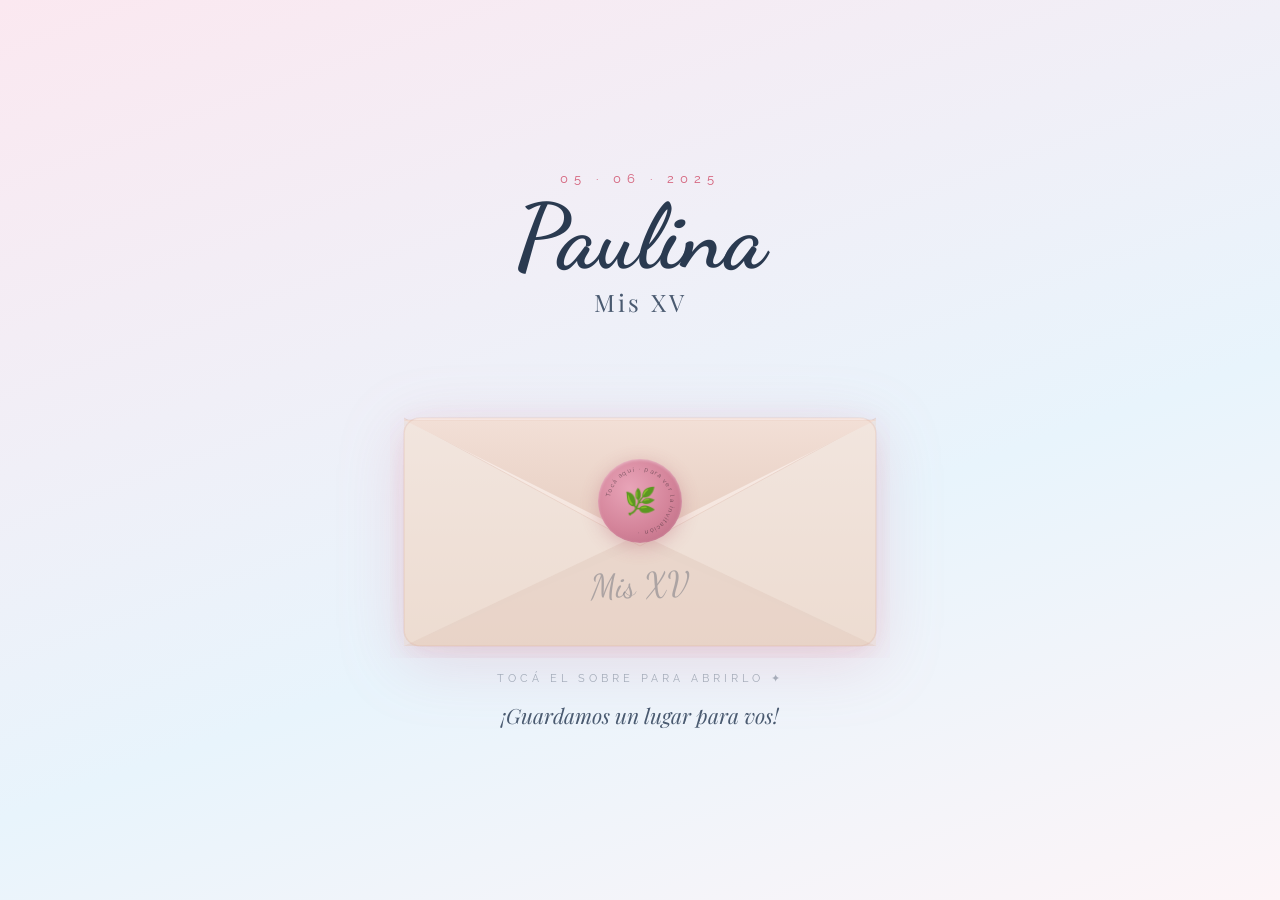
==== commit 1e5a71de: "Update index.html" ====
--- a/index.html
+++ b/index.html
@@ -8,23 +8,22 @@
 <style>
 *,*::before,*::after{box-sizing:border-box;margin:0;padding:0;}
 html,body{height:100%;overflow:hidden;}
-
 :root{
-  --rose:#d4607a;--rose-light:#e8a0b4;--rose-pale:#fce8ef;
-  --sky:#5aacdc;--sky-light:#a8d8f0;
-  --cream:#fff8f4;--text:#2a3a50;--text2:#4a5a70;
-  --envelope:#f7ede6;--envelope-dark:#f0ddd2;--seal:#d4849a;
-}
-
+  --rose:#d4607a;--rose-light:#e8a0b4;
+  --sky:#5aacdc;
+  --text:#2a3a50;--text2:#4a5a70;
+  --seal:#d4849a;
+}
 body{
   background:linear-gradient(160deg,#fbe8f0 0%,#e8f4fc 60%,#fdf4f7 100%);
   font-family:'Cormorant Garamond',serif;
   display:flex;flex-direction:column;align-items:center;
-  justify-content:center;min-height:100vh;
+  justify-content:center;min-height:100vh;min-height:100dvh;
   position:relative;overflow:hidden;
-}
-
-/* ── PÉTALOS ── */
+  padding:16px;
+}
+
+/* PÉTALOS */
 #petals{position:fixed;inset:0;pointer-events:none;z-index:1;}
 .petal{position:absolute;top:-20px;border-radius:60% 40% 55% 35%;animation:petalFall linear infinite;opacity:0;}
 @keyframes petalFall{
@@ -33,139 +32,196 @@
   100%{transform:translateY(108vh) rotate(380deg) translateX(-12px);opacity:0;}
 }
 
-/* ── HEADER TEXT ── */
+/* HEADER */
 .header-area{
-  text-align:center;margin-bottom:36px;
+  text-align:center;margin-bottom:20px;
   opacity:0;animation:fadeUp .9s .2s forwards;
   position:relative;z-index:10;
 }
 .header-date{
-  font-family:'Raleway',sans-serif;font-size:13px;letter-spacing:6px;
-  color:var(--rose);text-transform:uppercase;margin-bottom:8px;
+  font-family:'Raleway',sans-serif;
+  font-size:clamp(10px,2.8vw,13px);
+  letter-spacing:6px;color:var(--rose);
+  text-transform:uppercase;margin-bottom:4px;
 }
 .header-name{
-  font-family:'Dancing Script',cursive;font-size:clamp(52px,14vw,82px);
-  color:var(--text);line-height:1;
-  text-shadow:0 2px 24px rgba(212,96,122,.15);
+  font-family:'Dancing Script',cursive;
+  font-size:clamp(56px,16vw,90px);
+  color:var(--text);line-height:1.05;
 }
 .header-subtitle{
-  font-family:'Playfair Display',serif;font-size:clamp(18px,4vw,24px);
-  color:var(--text2);letter-spacing:3px;margin-top:4px;font-weight:400;
-}
-
-/* ── SOBRE ── */
-.envelope-scene{
-  position:relative;z-index:10;
-  width:clamp(280px,80vw,380px);
+  font-family:'Playfair Display',serif;
+  font-size:clamp(17px,4.5vw,24px);
+  color:var(--text2);letter-spacing:3px;margin-top:2px;
+}
+
+/* ── ESCENA COMPLETA ── */
+/* Usamos un wrapper que ocupa hasta el 92vw y máximo 500px */
+.scene{
+  position:relative;
+  width:min(92vw, 500px);
   opacity:0;animation:fadeUp .9s .55s forwards;
   cursor:pointer;
-}
-
-.envelope-scene.opening .flap{animation:flapOpen .6s cubic-bezier(.4,0,.2,1) forwards;}
-.envelope-scene.opening .letter{animation:letterRise .7s .4s cubic-bezier(.4,0,.2,1) forwards;}
-.envelope-scene.opening .seal-wrap{animation:sealFade .3s forwards;}
-.envelope-scene.done{animation:envelopeExit .5s .1s forwards;}
-
-/* SVG sobre */
-.envelope-svg{width:100%;filter:drop-shadow(0 18px 40px rgba(212,96,122,.18));}
-
-/* FLAP animable */
-.flap{transform-origin:center top;transform-box:fill-box;}
-@keyframes flapOpen{
-  0%{transform:rotateX(0deg);}
-  100%{transform:rotateX(-180deg);}
-}
-
-/* CARTA que sube */
+  z-index:10;
+  /* la altura la define el sobre SVG */
+}
+
+/* ── HOJA (carta completa) ── */
+/* Está antes del SVG en el DOM. z-index la pone arriba cuando sube. */
 .letter{
   position:absolute;
-  left:12%;width:76%;
-  bottom:38%;
-  background:linear-gradient(170deg,#fff 0%,#fdf4f7 100%);
-  border-radius:6px 6px 4px 4px;
-  padding:18px 14px 14px;
-  text-align:center;
-  box-shadow:0 -4px 24px rgba(212,96,122,.1);
-  transform:translateY(0px) scale(.95);
+  left:14%;
+  width:72%;
+  /* empieza escondida dentro del sobre */
+  top:30%;
+  z-index:5;
   opacity:0;
   pointer-events:none;
-  border:1px solid rgba(212,96,122,.15);
-}
-@keyframes letterRise{
-  0%{transform:translateY(0) scale(.95);opacity:0;}
-  100%{transform:translateY(-88%) scale(1);opacity:1;}
-}
-.letter-inner-name{
-  font-family:'Dancing Script',cursive;font-size:22px;color:var(--rose);
-  display:block;margin-bottom:2px;
-}
-.letter-inner-text{
-  font-family:'Cormorant Garamond',serif;font-size:12px;
-  color:var(--text2);letter-spacing:2px;text-transform:uppercase;
-}
-
-/* SELLO */
+
+  background:linear-gradient(175deg,#fff 0%,#fdf4f8 100%);
+  border-radius:4px 4px 3px 3px;
+  border:1px solid rgba(212,96,122,.18);
+  box-shadow:0 -4px 28px rgba(212,96,122,.14), 0 2px 12px rgba(0,0,0,.07);
+
+  /* altura fija: que quepa dentro del sobre */
+  height:62%;
+
+  display:flex;flex-direction:column;
+  align-items:center;justify-content:center;
+  gap:8px;padding:16px 12px;
+  text-align:center;
+  overflow:hidden;
+}
+
+/* líneas decorativas en la hoja */
+.letter::before{
+  content:'';position:absolute;top:14px;left:14px;right:14px;
+  height:1px;background:linear-gradient(90deg,transparent,rgba(212,96,122,.25),transparent);
+}
+.letter::after{
+  content:'';position:absolute;bottom:14px;left:14px;right:14px;
+  height:1px;background:linear-gradient(90deg,transparent,rgba(212,96,122,.25),transparent);
+}
+.letter-ornament{font-size:clamp(22px,5vw,28px);}
+.letter-name{
+  font-family:'Dancing Script',cursive;
+  font-size:clamp(26px,7vw,38px);
+  color:var(--rose);line-height:1;
+}
+.letter-msg{
+  font-family:'Cormorant Garamond',serif;
+  font-size:clamp(13px,3.2vw,16px);
+  color:var(--text2);letter-spacing:2px;
+  font-style:italic;line-height:1.5;
+}
+.letter-date{
+  font-family:'Raleway',sans-serif;
+  font-size:clamp(10px,2.5vw,12px);
+  letter-spacing:4px;color:var(--rose);
+  text-transform:uppercase;margin-top:4px;
+}
+.letter-xv{
+  font-family:'Playfair Display',serif;
+  font-size:clamp(32px,9vw,52px);
+  font-weight:600;
+  background:linear-gradient(135deg,var(--sky),var(--rose));
+  -webkit-background-clip:text;-webkit-text-fill-color:transparent;
+  background-clip:text;
+  line-height:1;
+}
+
+/* ── SVG SOBRE ── */
+.envelope-wrap{
+  position:relative;
+  z-index:20;   /* encima de la carta hasta que sube */
+  width:100%;
+}
+.envelope-svg{width:100%;display:block;filter:drop-shadow(0 14px 32px rgba(212,96,122,.18));}
+
+/* FLAP */
+.flap{transform-box:fill-box;transform-origin:50% 0%;}
+
+/* ── SELLO ── */
 .seal-wrap{
   position:absolute;
-  left:50%;bottom:29%;
+  left:50%;bottom:36%;
   transform:translateX(-50%);
-  z-index:20;
-  transition:transform .2s;
-}
-.envelope-scene:hover:not(.opening) .seal-wrap{transform:translateX(-50%) scale(1.07);}
-@keyframes sealFade{to{opacity:0;transform:translateX(-50%) scale(1.3);}}
-
+  z-index:25;
+}
 .seal-circle{
-  width:72px;height:72px;border-radius:50%;
+  width:clamp(68px,16vw,84px);
+  height:clamp(68px,16vw,84px);
+  border-radius:50%;
   background:radial-gradient(circle at 38% 35%,#e8a4b8,var(--seal) 55%,#b86880);
   display:flex;align-items:center;justify-content:center;
-  box-shadow:0 4px 16px rgba(180,80,100,.3),inset 0 1px 3px rgba(255,255,255,.4);
+  box-shadow:0 4px 18px rgba(180,80,100,.3),inset 0 1px 3px rgba(255,255,255,.4);
   position:relative;
 }
-.seal-text{
-  position:absolute;inset:0;
-  font-family:'Raleway',sans-serif;font-size:7.5px;letter-spacing:1.8px;
-  color:rgba(42,30,36,.7);text-transform:uppercase;
-  display:flex;align-items:center;justify-content:center;
-}
-.seal-text svg{position:absolute;inset:0;width:100%;height:100%;}
-.seal-icon{font-size:22px;position:relative;z-index:2;filter:drop-shadow(0 1px 2px rgba(0,0,0,.2));}
+.seal-icon{font-size:clamp(20px,5vw,26px);position:relative;z-index:2;}
+
+/* ── ANIMACIONES ── */
+@keyframes flapOpen{
+  0%  {transform:rotateX(0deg);}
+  100%{transform:rotateX(-175deg);}
+}
+@keyframes sealPop{
+  0%  {transform:translateX(-50%) scale(1);opacity:1;}
+  35% {transform:translateX(-50%) scale(1.18);opacity:.7;}
+  100%{transform:translateX(-50%) scale(0);opacity:0;}
+}
+/* La carta sube desde dentro y pasa POR ENCIMA del sobre */
+@keyframes letterRise{
+  0%  {transform:translateY(0) scale(.97);opacity:0;}
+  20% {opacity:1;}
+  100%{transform:translateY(-38%) scale(1);opacity:1;}
+}
+@keyframes envelopeExit{
+  to{transform:scale(.88) translateY(16px);opacity:0;}
+}
+@keyframes fadeUp{from{opacity:0;transform:translateY(18px);}to{opacity:1;transform:translateY(0);}}
+
+/* Clases de estado */
+.opening .flap     {animation:flapOpen   .55s .05s cubic-bezier(.4,0,.2,1) forwards;}
+.opening .seal-wrap{animation:sealPop    .32s .0s  ease-in                forwards;}
+.opening .letter   {animation:letterRise .75s .38s cubic-bezier(.2,.8,.3,1) forwards;}
+.done              {animation:envelopeExit .48s .08s ease-in               forwards;}
+
+/* hover sello */
+.scene:not(.opening) .seal-wrap{transition:transform .2s;}
+.scene:hover:not(.opening) .seal-wrap{transform:translateX(-50%) scale(1.08);}
 
 /* HINT */
 .tap-hint{
-  margin-top:22px;text-align:center;
-  font-family:'Raleway',sans-serif;font-size:11px;letter-spacing:4px;
-  color:rgba(42,58,80,.4);text-transform:uppercase;
-  opacity:0;animation:fadeUp .9s 1s forwards;
+  margin-top:14px;text-align:center;
+  font-family:'Raleway',sans-serif;
+  font-size:clamp(9px,2.5vw,11px);
+  letter-spacing:4px;color:rgba(42,58,80,.36);
+  text-transform:uppercase;
+  opacity:0;animation:fadeUp .9s 1.1s forwards;
+  position:relative;z-index:10;transition:opacity .3s;
+}
+
+/* FOOTER */
+.footer-text{
+  margin-top:16px;text-align:center;
+  font-family:'Playfair Display',serif;
+  font-size:clamp(15px,4vw,21px);
+  font-style:italic;color:var(--text2);
+  opacity:0;animation:fadeUp .9s .85s forwards;
   position:relative;z-index:10;
-  transition:opacity .3s;
-}
-.envelope-scene.opening ~ .tap-hint{opacity:0 !important;}
-
-/* FOOTER TEXT */
-.footer-text{
-  margin-top:28px;text-align:center;
-  font-family:'Playfair Display',serif;font-size:clamp(17px,4vw,22px);
-  font-style:italic;color:var(--text2);
-  opacity:0;animation:fadeUp .9s .8s forwards;
-  position:relative;z-index:10;
-}
-
-/* ── OVERLAY de transición ── */
+}
+
+/* OVERLAY */
 #overlay{
   position:fixed;inset:0;
   background:linear-gradient(160deg,#fbe8f0,#e8f4fc);
   opacity:0;pointer-events:none;z-index:100;
-  transition:opacity .6s ease;
+  transition:opacity .65s ease;
 }
 #overlay.fade-in{opacity:1;pointer-events:all;}
-
-@keyframes fadeUp{from{opacity:0;transform:translateY(20px);}to{opacity:1;transform:translateY(0);}}
-@keyframes envelopeExit{to{transform:scale(.9) translateY(20px);opacity:0;}}
 </style>
 </head>
 <body>
-
 <div id="petals"></div>
 <div id="overlay"></div>
 
@@ -175,76 +231,80 @@
   <p class="header-subtitle">Mis XV</p>
 </div>
 
-<!-- SOBRE -->
-<div class="envelope-scene" id="envelope" onclick="openEnvelope()">
-
-  <!-- Carta que asoma -->
-  <div class="letter">
-    <span class="letter-inner-name">Paulina</span>
-    <span class="letter-inner-text">Mis XV Años · 5 de Junio</span>
+<div class="scene" id="scene" onclick="openEnvelope()">
+
+  <!-- 1. HOJA COMPLETA — en el DOM primero, z-index la sube al animarse -->
+  <div class="letter" id="letter">
+    <span class="letter-ornament">🌸</span>
+    <span class="letter-xv">XV</span>
+    <span class="letter-name">Paulina</span>
+    <span class="letter-msg">Te invito a compartir<br/>la noche más especial<br/>de mi vida</span>
+    <span class="letter-date">Jueves 5 de Junio · 21:00 hs</span>
   </div>
 
-  <!-- Sello -->
+  <!-- 2. SELLO -->
   <div class="seal-wrap" id="seal-wrap">
     <div class="seal-circle">
-      <!-- texto circular SVG -->
-      <svg viewBox="0 0 72 72" style="position:absolute;inset:0;width:100%;height:100%;">
+      <svg viewBox="0 0 84 84" style="position:absolute;inset:0;width:100%;height:100%;">
         <defs>
-          <path id="circle-path" d="M36,36 m-26,0 a26,26 0 1,1 52,0 a26,26 0 1,1 -52,0"/>
+          <path id="cp" d="M42,42 m-30,0 a30,30 0 1,1 60,0 a30,30 0 1,1 -60,0"/>
         </defs>
-        <text font-family="Raleway,sans-serif" font-size="6.2" fill="rgba(42,30,36,0.65)" letter-spacing="1.6">
-          <textPath href="#circle-path" startOffset="5%">Haz clic aquí para ver la invitación</textPath>
+        <text font-family="Raleway,sans-serif" font-size="6.2" fill="rgba(42,30,36,0.58)" letter-spacing="1.3">
+          <textPath href="#cp" startOffset="2%">Tocá aquí · para ver la invitación ·</textPath>
         </text>
       </svg>
       <span class="seal-icon">🌿</span>
     </div>
   </div>
 
-  <!-- SVG del sobre -->
-  <svg class="envelope-svg" viewBox="0 0 380 260" xmlns="http://www.w3.org/2000/svg">
-    <defs>
-      <linearGradient id="envGrad" x1="0" y1="0" x2="0" y2="1">
-        <stop offset="0%" stop-color="#f9eeea"/>
-        <stop offset="100%" stop-color="#f0ddd2"/>
-      </linearGradient>
-      <linearGradient id="flapGrad" x1="0" y1="0" x2="0" y2="1">
-        <stop offset="0%" stop-color="#f5e4dc"/>
-        <stop offset="100%" stop-color="#edd4c8"/>
-      </linearGradient>
-      <filter id="shadow">
-        <feDropShadow dx="0" dy="8" stdDeviation="12" flood-color="rgba(212,96,122,0.15)"/>
-      </filter>
-    </defs>
-
-    <!-- Cuerpo del sobre -->
-    <rect x="10" y="60" width="360" height="190" rx="12" fill="url(#envGrad)" filter="url(#shadow)"/>
-
-    <!-- Triángulos laterales (interior) -->
-    <polygon points="10,60 190,170 10,250" fill="#ecddd6" opacity=".6"/>
-    <polygon points="370,60 190,170 370,250" fill="#ecddd6" opacity=".6"/>
-    <!-- Triángulo inferior -->
-    <polygon points="10,250 190,155 370,250" fill="#e8d4cc" opacity=".7"/>
-
-    <!-- Líneas de doblez sutiles -->
-    <line x1="10" y1="60" x2="190" y2="170" stroke="rgba(200,150,130,.25)" stroke-width="1"/>
-    <line x1="370" y1="60" x2="190" y2="170" stroke="rgba(200,150,130,.25)" stroke-width="1"/>
-
-    <!-- Flap superior (animable) -->
-    <polygon class="flap" points="10,62 190,165 370,62" fill="url(#flapGrad)" stroke="rgba(200,150,130,.2)" stroke-width="1"/>
-
-    <!-- Borde exterior -->
-    <rect x="10" y="60" width="360" height="190" rx="12" fill="none" stroke="rgba(212,150,130,.2)" stroke-width="1.5"/>
-
-    <!-- Texto manuscrito "MIS XV" -->
-    <text x="190" y="185" text-anchor="middle"
-      font-family="Dancing Script, cursive" font-size="28"
-      fill="rgba(42,58,80,.45)" transform="rotate(-3,190,185)">Mis XV</text>
-  </svg>
+  <!-- 3. SVG SOBRE — encima mientras la carta no sube -->
+  <div class="envelope-wrap" id="envelope-wrap">
+    <svg class="envelope-svg" viewBox="0 0 500 320" xmlns="http://www.w3.org/2000/svg">
+      <defs>
+        <linearGradient id="envG" x1="0" y1="0" x2="0" y2="1">
+          <stop offset="0%" stop-color="#f9eeea"/>
+          <stop offset="100%" stop-color="#efdbcf"/>
+        </linearGradient>
+        <linearGradient id="flapG" x1="0" y1="0" x2="0" y2="1">
+          <stop offset="0%" stop-color="#f2dfd6"/>
+          <stop offset="100%" stop-color="#e6cdc0"/>
+        </linearGradient>
+        <filter id="sh">
+          <feDropShadow dx="0" dy="10" stdDeviation="14" flood-color="rgba(212,96,122,0.14)"/>
+        </filter>
+      </defs>
+
+      <!-- Cuerpo -->
+      <rect x="14" y="80" width="472" height="228" rx="16" fill="url(#envG)" filter="url(#sh)"/>
+
+      <!-- Triángulos de doblez laterales e inferior -->
+      <polygon points="14,80  250,208  14,308"  fill="#ecddd4" opacity=".5"/>
+      <polygon points="486,80 250,208 486,308"  fill="#ecddd4" opacity=".5"/>
+      <polygon points="14,308 250,196 486,308"  fill="#e4cfc4" opacity=".6"/>
+
+      <!-- Líneas de doblez -->
+      <line x1="14"  y1="80"  x2="250" y2="208" stroke="rgba(200,145,125,.2)" stroke-width="1"/>
+      <line x1="486" y1="80"  x2="250" y2="208" stroke="rgba(200,145,125,.2)" stroke-width="1"/>
+
+      <!-- FLAP animable -->
+      <g class="flap" style="transform-origin:250px 80px;">
+        <polygon points="14,82 250,200 486,82" fill="url(#flapG)"/>
+        <line x1="14" y1="82" x2="486" y2="82" stroke="rgba(200,145,125,.16)" stroke-width="1"/>
+      </g>
+
+      <!-- Borde -->
+      <rect x="14" y="80" width="472" height="228" rx="16" fill="none" stroke="rgba(212,150,130,.18)" stroke-width="1.5"/>
+
+      <!-- "Mis XV" manuscrita -->
+      <text x="250" y="258" text-anchor="middle"
+        font-family="'Dancing Script',cursive" font-size="34"
+        fill="rgba(42,58,80,.32)" transform="rotate(-2,250,258)">Mis XV</text>
+    </svg>
+  </div>
 
 </div>
 
-<p class="tap-hint" id="tap-hint">toca el sobre para abrir ✦</p>
-
+<p class="tap-hint" id="tap-hint">tocá el sobre para abrirlo ✦</p>
 <p class="footer-text">¡Guardamos un lugar para vos!</p>
 
 <script>
@@ -253,7 +313,7 @@
   const c=document.getElementById('petals');
   const cols=['#a8d8f0','#e8a0b4','#5aacdc','#f0c8d8','#90ccee','#d4607a','#f5d0dc'];
   for(let i=0;i<28;i++){
-    const p=document.createElement('div'); p.className='petal';
+    const p=document.createElement('div');p.className='petal';
     const s=6+Math.random()*9;
     p.style.cssText=[
       'left:'+(Math.random()*100)+'vw',
@@ -268,23 +328,30 @@
 })();
 
 /* ABRIR SOBRE */
-let opened = false;
+let opened=false;
 function openEnvelope(){
-  if(opened) return;
-  opened = true;
-
-  const env = document.getElementById('envelope');
-  const hint = document.getElementById('tap-hint');
-  hint.style.opacity = '0';
-  env.classList.add('opening');
-
-  // Después de la animación → fade y navegar
+  if(opened)return;
+  opened=true;
+  document.getElementById('tap-hint').style.opacity='0';
+
+  const scene=document.getElementById('scene');
+  const letter=document.getElementById('letter');
+  const envWrap=document.getElementById('envelope-wrap');
+
+  scene.classList.add('opening');
+
+  // A los 500ms (cuando el flap ya está abierto) la carta sube POR ENCIMA del sobre
   setTimeout(()=>{
-    env.classList.add('done');
-    const overlay = document.getElementById('overlay');
-    overlay.classList.add('fade-in');
-    setTimeout(()=>{ window.location.href = 'index.html'; }, 650);
-  }, 1100);
+    letter.style.zIndex='35';      // ahora por encima del sobre (z:20)
+    envWrap.style.zIndex='15';     // sobre baja
+  }, 500);
+
+  // A los 1200ms → fade out y navegar
+  setTimeout(()=>{
+    scene.classList.add('done');
+    document.getElementById('overlay').classList.add('fade-in');
+    setTimeout(()=>{ window.location.href='invitacion.html'; }, 700);
+  }, 1200);
 }
 </script>
 </body>
